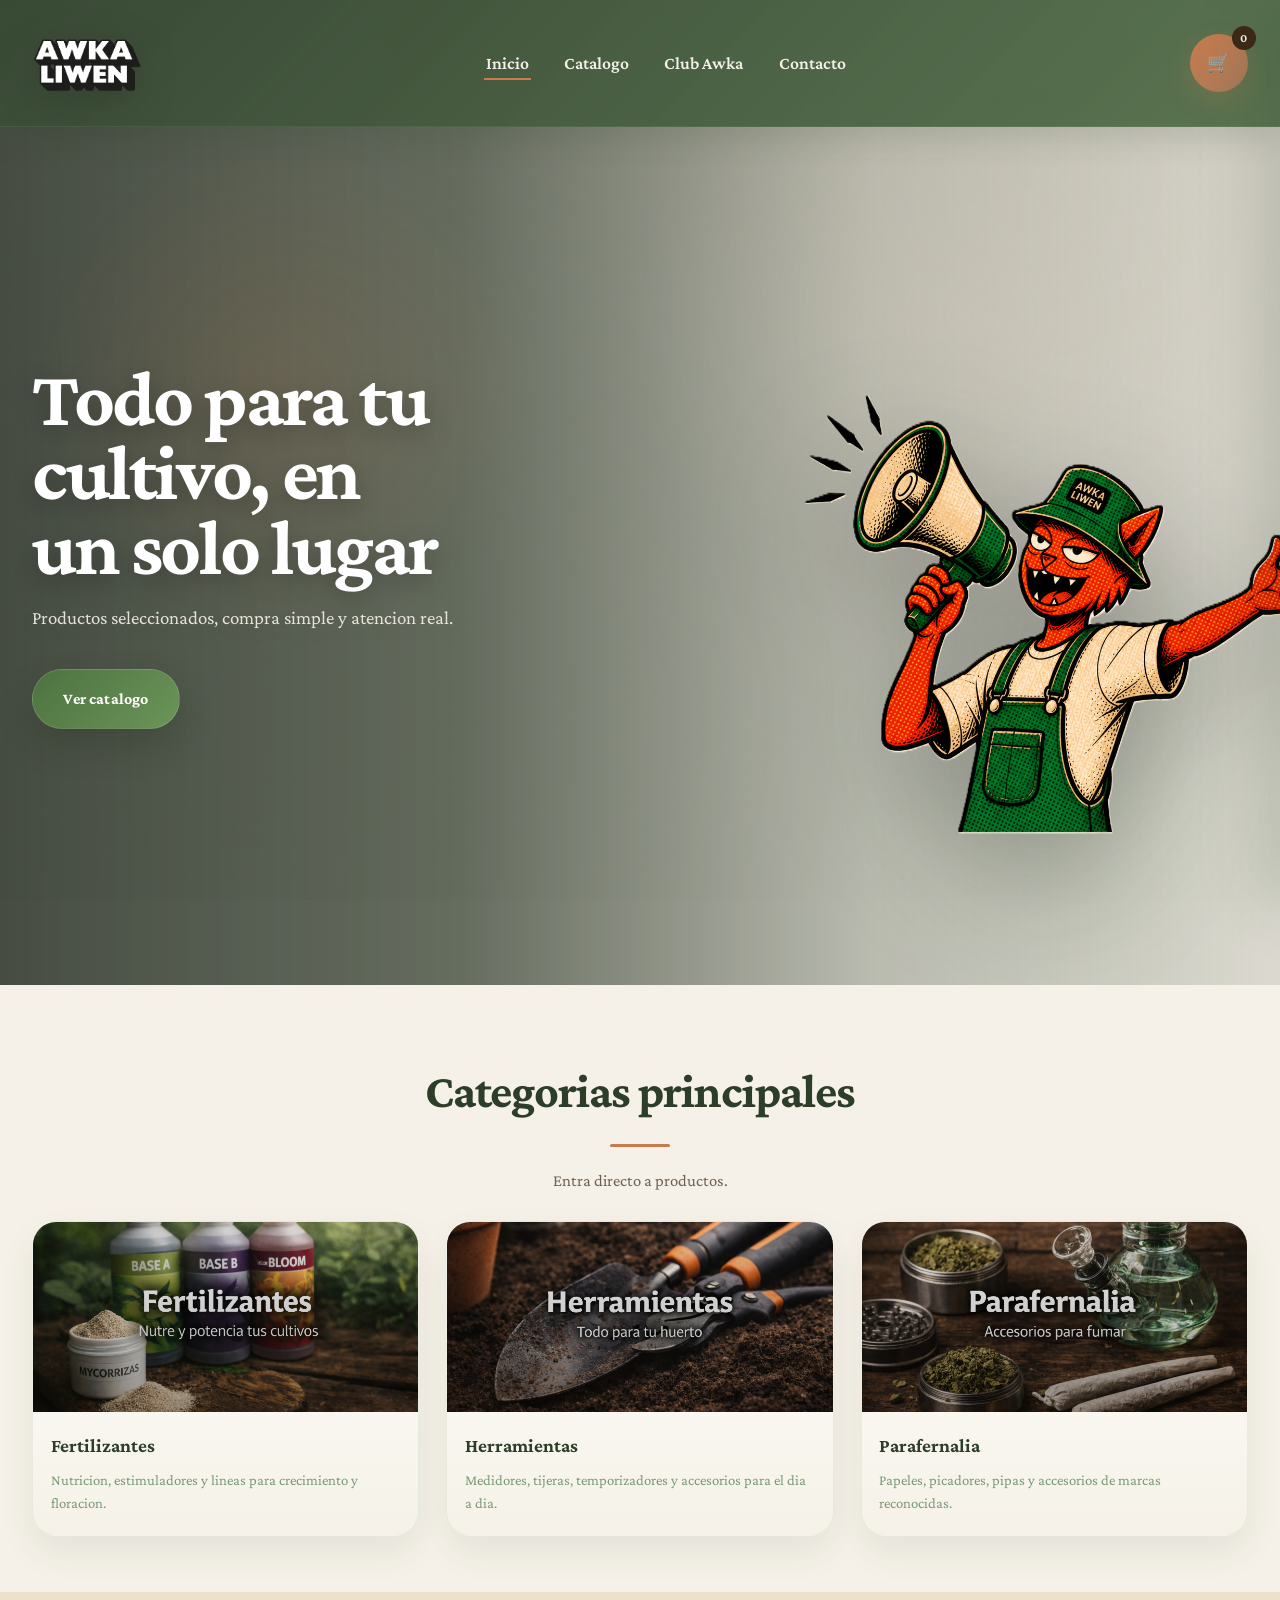
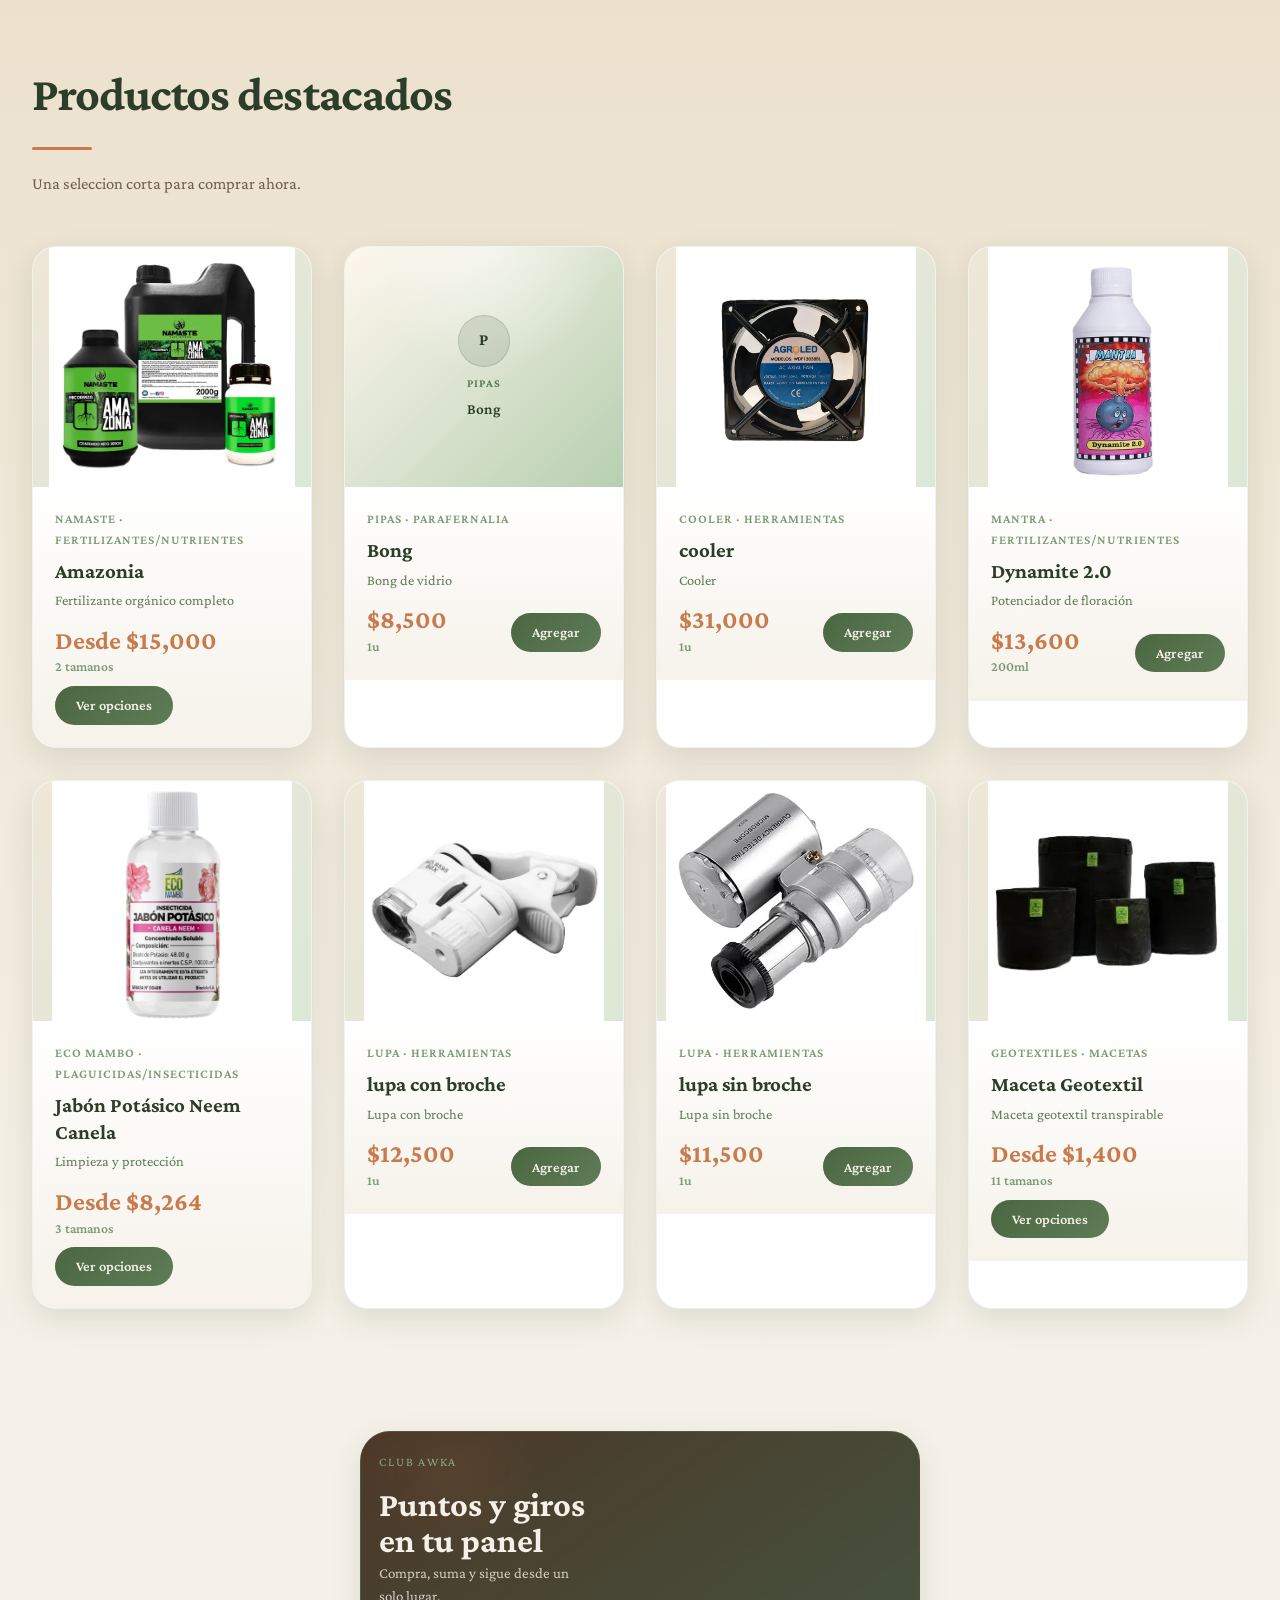
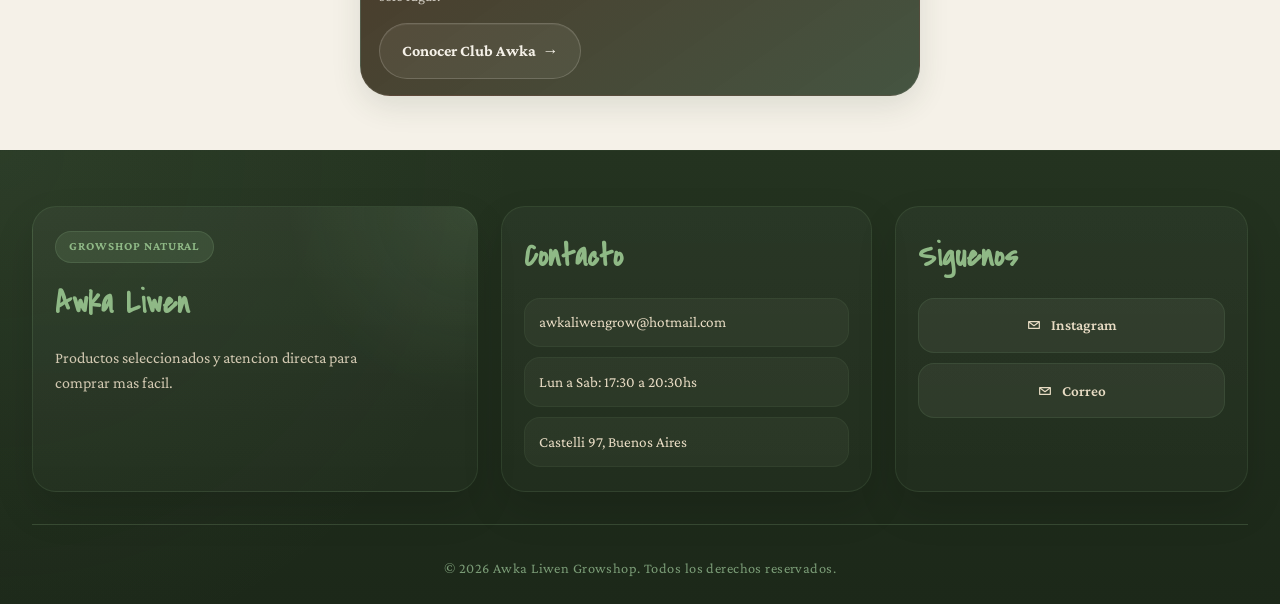
==== index.html @ b284bf14 "Unify asset cache-busting across main pages" ====
<!DOCTYPE html>
<html lang="es">
<head>
    <meta charset="UTF-8">
    <meta name="viewport" content="width=device-width, initial-scale=1.0">
    <meta name="description" content="Awka Liwen Growshop: fertilizantes, control de plagas, herramientas y parafernalia para cultivadores en Buenos Aires.">
    <meta name="theme-color" content="#2C3E29">
    <meta property="og:type" content="website">
    <meta property="og:title" content="Awka Liwen Growshop">
    <meta property="og:description" content="Catalogo natural con fertilizantes, herramientas y parafernalia para cultivadores.">
    <meta property="og:url" content="https://tienda-awka-new.vercel.app/">
    <meta property="og:image" content="https://tienda-awka-new.vercel.app/img/categorias/fertilizantes.jpg">
    <meta name="twitter:card" content="summary_large_image">
    <link rel="canonical" href="https://tienda-awka-new.vercel.app/">
    <link rel="icon" type="image/svg+xml" href="favicon.svg">
    <link rel="apple-touch-icon" href="favicon.svg">
    <link rel="manifest" href="site.webmanifest">
    <title>Awka Liwen - Growshop Natural desde 2020</title>
    <link rel="preconnect" href="https://fonts.googleapis.com">
    <link rel="preconnect" href="https://fonts.gstatic.com" crossorigin>
    <link href="https://fonts.googleapis.com/css2?family=Covered+By+Your+Grace&family=Crimson+Pro:wght@300;400;600;700&display=swap" rel="stylesheet">
    <link rel="stylesheet" href="css/styles.css?v=20260517-11">
</head>
<body>
    <header>
        <div class="container">
            <div class="header-content">
                <a href="index.html" class="logo" aria-label="Awka Liwen"><img src="img/awka-logo.png" alt="Awka Liwen"></a>
                <nav id="mainNav">
                    <ul>
                        <li><a href="index.html" class="active">Inicio</a></li>
                        <li><a href="shop.html">Catalogo</a></li>
                        <li><a href="club.html">Club Awka</a></li>
                        <li><a href="#contacto">Contacto</a></li>
                    </ul>
                </nav>
                <button class="cart-button" onclick="toggleCart()" aria-label="Abrir carrito">
                    Carrito
                    <span class="cart-count" id="cartCount">0</span>
                </button>
                <button class="hamburger" id="hamburger" aria-label="Menu" onclick="toggleNav()">
                    <span></span><span></span><span></span>
                </button>
            </div>
        </div>
    </header>

    <section class="hero">
        <div class="container">
            <div class="hero-shell">
                <div class="hero-copy">
                    <h1>Todo para tu cultivo, en un solo lugar</h1>
                    <p>Productos seleccionados, compra simple y atencion real.</p>
                    <div class="hero-actions">
                        <a href="shop.html" class="hero-cta">Ver catalogo</a>
                    </div>
                </div>
                <div class="hero-visual" aria-hidden="true">
                    <div class="hero-visual-frame">
                        <img src="img/brand/hero-megafono.png" alt="" class="hero-character" loading="eager">
                    </div>
                </div>
            </div>
        </div>
    </section>

    <section class="categories-section" id="categorias">
        <div class="container">
            <h2 class="section-title">Categorias principales</h2>
            <p class="section-lead">Entra directo a productos.</p>
            <div class="categories-grid">
                <a href="shop.html#fertilizantes" class="category-card">
                    <div class="category-image">
                        <img src="img/categorias/fertilizantes.jpg" alt="Fertilizantes" loading="lazy">
                    </div>
                    <div class="category-info">
                        <div class="category-name">Fertilizantes</div>
                        <div class="category-description">Nutricion, estimuladores y lineas para crecimiento y floracion.</div>
                    </div>
                </a>

                <a href="shop.html#herramientas" class="category-card">
                    <div class="category-image">
                        <img src="img/categorias/herramientas.jpg" alt="Herramientas" loading="lazy">
                    </div>
                    <div class="category-info">
                        <div class="category-name">Herramientas</div>
                        <div class="category-description">Medidores, tijeras, temporizadores y accesorios para el dia a dia.</div>
                    </div>
                </a>

                <a href="shop.html#parafernalia" class="category-card">
                    <div class="category-image">
                        <img src="img/categorias/parafernalia.jpg" alt="Parafernalia" loading="lazy">
                    </div>
                    <div class="category-info">
                        <div class="category-name">Parafernalia</div>
                        <div class="category-description">Papeles, picadores, pipas y accesorios de marcas reconocidas.</div>
                    </div>
                </a>

            </div>
        </div>
    </section>

    <section class="featured-section">
        <div class="container">
            <div class="section-heading-row">
                <div>
                    <h2 class="section-title section-title-left">Productos destacados</h2>
                    <p class="section-lead section-lead-left">Una seleccion corta para comprar ahora.</p>
                </div>
            </div>
            <div class="products-grid" id="featuredProducts"></div>
        </div>
    </section>

    <section class="club-preview-section" id="club-awka">
        <div class="container">
            <div class="club-preview-shell club-preview-shell-secondary">
                <div class="club-preview-copy">
                    <div class="club-preview-kicker">Club Awka</div>
                    <h2>Puntos y giros en tu panel</h2>
                    <p>Compra, suma y sigue desde un solo lugar.</p>
                    <div class="club-preview-actions">
                        <a href="club.html" class="promo-link cta-secondary">Conocer Club Awka</a>
                    </div>
                </div>
            </div>
        </div>
    </section>

    <footer id="contacto">
        <div class="container">
            <div class="footer-content">
                <div class="footer-section footer-brand">
                    <div class="footer-badge">Growshop natural</div>
                    <h3>Awka Liwen</h3>
                    <p>Productos seleccionados y atencion directa para comprar mas facil.</p>
                </div>
                <div class="footer-section footer-contact">
                    <h3>Contacto</h3>
                    <ul class="footer-list">
                        <li>awkaliwengrow@hotmail.com</li>
                        <li>Lun a Sab: 17:30 a 20:30hs</li>
                        <li>Castelli 97, Buenos Aires</li>
                    </ul>
                </div>
                <div class="footer-section footer-social">
                    <h3>Siguenos</h3>
                    <ul class="footer-list footer-social-list">
                        <li><a href="https://www.instagram.com/awkaliwengrowshop/" target="_blank" rel="noopener noreferrer">Instagram</a></li>
                        <li><a href="mailto:awkaliwengrow@hotmail.com">Correo</a></li>
                    </ul>
                </div>
            </div>
            <div class="footer-bottom">
                <p>&copy; 2026 Awka Liwen Growshop. Todos los derechos reservados.</p>
            </div>
        </div>
    </footer>

    <div class="cart-sidebar" id="cartSidebar">
        <div class="cart-header">
            <h2>Tu Carrito</h2>
            <button class="close-cart" onclick="toggleCart()" aria-label="Cerrar carrito">×</button>
        </div>
        <div class="cart-items" id="cartItems">
            <div class="empty-cart">
                <div class="empty-cart-icon">🌱</div>
                <p>Tu carrito esta vacio</p>
            </div>
        </div>
        <div class="cart-footer" id="cartFooter" style="display: none;">
            <div class="cart-total">
                <span>Total:</span>
                <span id="cartTotal">$0</span>
            </div>
            <button class="checkout-btn" onclick="checkout()">Finalizar Compra</button>
        </div>
    </div>

    <div class="modal-overlay" id="sizeModal" onclick="closeModal(event)">
        <div class="modal-content" onclick="event.stopPropagation()">
            <button class="modal-close" onclick="closeModal()" aria-label="Cerrar">×</button>
            <div class="modal-product-header">
                <div class="modal-product-icon" id="modalIcon"></div>
                <div class="modal-product-image" id="modalImage" style="display: none;"></div>
                <div class="modal-product-name" id="modalName"></div>
                <div class="modal-product-brand" id="modalBrand"></div>
            </div>
            <div class="size-options" id="sizeOptions"></div>
        </div>
    </div>

    <script src="js/products.js?v=20260517-11"></script>
    <script src="js/shop.js?v=20260517-11"></script>
    <script>
        function toggleNav() {
            const nav = document.getElementById('mainNav');
            const btn = document.getElementById('hamburger');
            nav.classList.toggle('open');
            btn.classList.toggle('open');
        }

        document.addEventListener('DOMContentLoaded', () => {
            const featuredGrid = document.getElementById('featuredProducts');
            if (!featuredGrid) return;

            const featured = products.filter((p) => p.featured).slice(0, 8);
            const list = featured.length > 0
                ? featured
                : products.sort(() => 0.5 - Math.random()).slice(0, 8);

            featuredGrid.innerHTML = list.map(renderProductCard).join('');
        });

        function renderProductCard(product) {
            let priceDisplay = '';
            if (product.sizes && product.sizes.length > 0) {
                if (product.sizes.length === 1) {
                    priceDisplay = `<div class="product-price">$${product.sizes[0].price.toLocaleString()}</div>
                                    <div class="product-size">${product.sizes[0].size}</div>`;
                } else {
                    priceDisplay = `<div class="product-price">Desde $${Math.min(...product.sizes.map((s) => s.price)).toLocaleString()}</div>
                                    <div class="product-size">${product.sizes.length} tamanos</div>`;
                }
            }

            const offerBadge = product.offer
                ? `<div class="offer-badge">${product.offerText || 'OFERTA'}</div>`
                : '';

            const imageContent = renderProductImage(product);
            const btnAction = product.sizes && product.sizes.length > 1
                ? `showProductDetails(${product.id})`
                : `addToCart(${product.id}, 0)`;
            const btnLabel = product.sizes && product.sizes.length > 1
                ? 'Ver opciones'
                : 'Agregar';

            return `
            <div class="product-card" onclick="showProductDetails(${product.id})">
                ${offerBadge}
                <div class="product-image">${imageContent}</div>
                <div class="product-info">
                    <div class="product-category">${product.brand} · ${getCategoryName(product.category)}</div>
                    <div class="product-name">${product.name}</div>
                    <div class="product-description">${product.description}</div>
                    <div class="product-footer">
                        <div>${priceDisplay}</div>
                        <button class="add-to-cart" onclick="event.stopPropagation(); ${btnAction}">${btnLabel}</button>
                    </div>
                </div>
            </div>`;
        }
    </script>
</body>
</html>
---- css/styles.css ----
/* AWKA LIWEN — ESTILOS COMPARTIDOS */

/* ── TOKENS ── */
:root {
    --earth-dark:   #2C3E29;
    --earth-green:  #4A6741;
    --sage:         #7A9B76;
    --clay:         #A67B5B;
    --terracotta:   #C97B4D;
    --cream:        #F5F1E8;
    --sand:         #E8DCC4;
    --soil:         #3D2817;
    --moss:         #5F7C58;
    --leaf:         #8FB986;
    --white:        #ffffff;
    --shadow-sm:    0 5px 15px rgba(44,62,41,0.08);
    --shadow-md:    0 10px 30px rgba(44,62,41,0.12);
    --shadow-lg:    0 20px 50px rgba(44,62,41,0.18);
    --radius-sm:    8px;
    --radius-md:    16px;
    --radius-lg:    24px;
    --radius-pill:  50px;
    --transition:   all 0.3s ease;
}

/* ── RESET ── */
*, *::before, *::after {
    margin: 0;
    padding: 0;
    box-sizing: border-box;
}

/* ── BASE ── */
body {
    font-family: 'Crimson Pro', serif;
    color: var(--earth-dark);
    background: var(--cream);
    line-height: 1.6;
    overflow-x: hidden;
}

body::before {
    content: '';
    position: fixed;
    inset: 0;
    background:
        radial-gradient(circle at 50% 0%, rgba(201,123,77,0.05) 0%, transparent 28%),
        radial-gradient(circle at 20% 80%, rgba(138,155,118,0.08) 0%, transparent 50%),
        radial-gradient(circle at 80% 20%, rgba(166,123,91,0.06)  0%, transparent 50%),
        url('data:image/svg+xml,%3Csvg width="100" height="100" xmlns="http://www.w3.org/2000/svg"%3E%3Cfilter id="n"%3E%3CfeTurbulence type="fractalNoise" baseFrequency="0.9" numOctaves="4"/%3E%3C/filter%3E%3Crect width="100" height="100" filter="url(%23n)" opacity="0.03"/%3E%3C/svg%3E');
    pointer-events: none;
    z-index: 0;
}

.container {
    max-width: 1400px;
    margin: 0 auto;
    padding: 0 2rem;
    position: relative;
    z-index: 1;
}

/* ── HEADER ── */
header {
    background:
        linear-gradient(135deg, rgba(44,62,41,0.94), rgba(74,103,65,0.9));
    padding: 1.2rem 0;
    position: sticky;
    top: 0;
    z-index: 100;
    box-shadow: 0 10px 30px rgba(44,62,41,0.16);
    backdrop-filter: blur(10px);
    border-bottom: 1px solid rgba(245,241,232,0.08);
}

.header-content {
    display: flex;
    justify-content: space-between;
    align-items: center;
    gap: 1.5rem;
}

.logo {
    text-decoration: none;
    display: inline-flex;
    align-items: center;
}

.logo img {
    width: auto;
    height: 88px;
    max-width: 320px;
    object-fit: contain;
    display: block;
    filter: drop-shadow(0 10px 20px rgba(0,0,0,0.18));
}

/* Nav */
nav ul {
    list-style: none;
    display: flex;
    gap: 2rem;
}

nav a {
    color: var(--cream);
    text-decoration: none;
    font-weight: 600;
    font-size: 1.1rem;
    transition: var(--transition);
    position: relative;
    padding: 0.45rem 0.1rem;
}

nav a::after {
    content: '';
    position: absolute;
    bottom: 0;
    left: 0;
    width: 0;
    height: 2px;
    background: var(--terracotta);
    transition: width 0.3s ease;
}

nav a:hover::after,
nav a.active::after {
    width: 100%;
}

/* Cart button */
.cart-button {
    background: linear-gradient(135deg, var(--terracotta), var(--clay));
    color: var(--cream);
    border: none;
    width: 58px;
    height: 58px;
    padding: 0;
    border-radius: var(--radius-pill);
    cursor: pointer;
    font-size: 0;
    font-weight: 600;
    font-family: 'Crimson Pro', serif;
    transition: var(--transition);
    position: relative;
    white-space: nowrap;
    display: inline-flex;
    align-items: center;
    justify-content: center;
    box-shadow: 0 10px 24px rgba(201,123,77,0.22);
}

.cart-button::before {
    content: '🛒';
    font-size: 1.15rem;
    line-height: 1;
}

.header-actions {
    display: flex;
    align-items: center;
    gap: 0.9rem;
    margin-left: auto;
}

.cart-button:hover {
    background: linear-gradient(135deg, var(--clay), var(--terracotta));
    transform: translateY(-2px);
    box-shadow: 0 6px 20px rgba(201,123,77,0.3);
}

.cart-count {
    position: absolute;
    top: -8px;
    right: -8px;
    background: var(--soil);
    color: var(--cream);
    border-radius: 50%;
    width: 24px;
    height: 24px;
    display: flex;
    align-items: center;
    justify-content: center;
    font-size: 0.75rem;
    font-weight: 700;
}

/* Hamburger */
.hamburger {
    display: none;
    flex-direction: column;
    gap: 5px;
    cursor: pointer;
    background: none;
    border: none;
    padding: 4px;
}

.hamburger span {
    display: block;
    width: 26px;
    height: 2px;
    background: var(--cream);
    border-radius: 2px;
    transition: var(--transition);
}

.hamburger.open span:nth-child(1) { transform: translateY(7px) rotate(45deg); }
.hamburger.open span:nth-child(2) { opacity: 0; }
.hamburger.open span:nth-child(3) { transform: translateY(-7px) rotate(-45deg); }

/* ── HERO ── */
.hero {
    position: relative;
    min-height: 72vh;
    display: flex;
    align-items: center;
    justify-content: flex-start;
    text-align: left;
    color: var(--white);
    overflow: hidden;
}

.hero::before {
    content: '';
    position: absolute;
    inset: 0;
    background: url('../img/hero-grow.jpg') center/cover no-repeat;
    transform: scale(1.04);
    filter: brightness(0.42) saturate(0.92);
    z-index: 0;
}

.hero::after {
    content: '';
    position: absolute;
    inset: 0;
    background:
        radial-gradient(circle at 22% 30%, rgba(201,123,77,0.14), transparent 22%),
        radial-gradient(circle at 84% 76%, rgba(143,185,134,0.12), transparent 20%),
        radial-gradient(circle at 75% 22%, rgba(232,220,196,0.18), transparent 28%),
        linear-gradient(90deg, rgba(21,30,20,0.78) 0%, rgba(33,46,30,0.68) 36%, rgba(33,46,30,0.28) 68%, rgba(33,46,30,0.12) 100%);
    z-index: 0;
}

.hero .container {
    position: relative;
    z-index: 1;
    padding-top: 1.7rem;
    padding-bottom: 1.9rem;
}

.hero-shell {
    display: grid;
    grid-template-columns: minmax(0, 0.92fr) minmax(420px, 1fr);
    gap: 2rem;
    align-items: center;
    position: relative;
}

.hero-copy {
    max-width: 700px;
    position: relative;
    z-index: 2;
}

.hero-visual {
    display: grid;
    justify-items: end;
    align-self: center;
    min-height: 100%;
}

.hero-visual-frame {
    position: relative;
    width: min(100%, 700px);
    padding: 0;
    background: none;
    border: none;
    box-shadow: none;
    overflow: visible;
}

.hero-character {
    display: block;
    width: 122%;
    max-width: none;
    max-height: 800px;
    object-fit: contain;
    object-position: center bottom;
    transform: translateX(8%) translateY(2%);
    filter: drop-shadow(0 36px 60px rgba(9,14,10,0.3));
}

.hero h1 {
    font-size: clamp(2.9rem, 6.2vw, 5.7rem);
    font-weight: 700;
    line-height: 0.94;
    letter-spacing: -0.03em;
    margin-bottom: 1.15rem;
    text-wrap: balance;
    text-shadow: 0 8px 24px rgba(0,0,0,0.26);
    opacity: 0;
    transform: translateY(20px);
    animation: fadeUp 0.8s ease forwards;
}

.hero p {
    max-width: 52ch;
    font-size: 1.18rem;
    color: rgba(245,241,232,0.9);
    margin-bottom: 2.25rem;
    text-shadow: 0 6px 18px rgba(0,0,0,0.18);
    opacity: 0;
    transform: translateY(20px);
    animation: fadeUp 0.8s ease 0.2s forwards;
}

.hero-actions {
    display: flex;
    justify-content: flex-start;
    gap: 1rem;
    flex-wrap: wrap;
    margin-bottom: 1.25rem;
}

.hero-cta {
    display: inline-flex;
    align-items: center;
    justify-content: center;
    min-height: 56px;
    padding: 1rem 1.9rem;
    background: linear-gradient(135deg, #4d7240, #6b9559);
    color: var(--white);
    text-decoration: none;
    font-weight: 700;
    font-size: 1rem;
    letter-spacing: 0.01em;
    border-radius: var(--radius-pill);
    transition: var(--transition);
    border: 1px solid rgba(245,241,232,0.12);
    box-shadow: 0 16px 34px rgba(28,43,25,0.24);
    opacity: 0;
    transform: translateY(20px);
    animation: fadeUp 0.8s ease 0.4s forwards;
}

.hero-cta:hover {
    background: linear-gradient(135deg, #6b9559, #4d7240);
    transform: translateY(-3px);
    box-shadow: 0 18px 36px rgba(28,43,25,0.3);
}

.hero-cta:focus-visible,
.checkout-btn:focus-visible,
.club-side-link:focus-visible,
.cta-secondary:focus-visible {
    outline: 2px solid rgba(107,149,89,0.65);
    outline-offset: 3px;
}

.hero-link-secondary {
    color: rgba(245,241,232,0.9);
    border-bottom: 1px solid rgba(245,241,232,0.22);
    padding-bottom: 0.2rem;
}

.hero-link-secondary:hover {
    color: var(--white);
    border-color: rgba(245,241,232,0.5);
}

.hero-actions a,
.club-dashboard-actions a,
.club-preview-actions a {
    white-space: nowrap;
}

.promo-strip {
    margin-top: 1.35rem;
    padding: 0 0 1.3rem;
    position: relative;
    z-index: 2;
}

.promo-strip .container {
    max-width: 100%;
    padding: 0 1rem;
}

.promo-carousel {
    display: grid;
    grid-template-columns: auto minmax(0, 1fr) auto;
    gap: 1rem;
    align-items: center;
}

.promo-viewport {
    overflow: hidden;
}

.promo-track {
    position: relative;
    min-height: 320px;
}

.promo-slide {
    display: none;
    padding: 2.4rem 2.5rem;
    border-radius: 32px;
    background:
        radial-gradient(circle at top right, rgba(232,220,196,0.18), transparent 28%),
        linear-gradient(145deg, rgba(36,51,32,0.98), rgba(74,103,65,0.94));
    color: var(--white);
    border: 1px solid rgba(245,241,232,0.1);
    box-shadow: 0 28px 60px rgba(44,62,41,0.2);
}

.promo-slide-offer {
    background:
        radial-gradient(circle at top right, rgba(201,123,77,0.22), transparent 30%),
        linear-gradient(145deg, rgba(36,51,32,0.98), rgba(91,66,43,0.95));
}

.promo-slide.is-active {
    display: block;
    animation: fadeUp 0.45s ease;
}

.promo-kicker {
    display: inline-flex;
    margin-bottom: 1rem;
    padding: 0.42rem 0.82rem;
    border-radius: var(--radius-pill);
    background: rgba(245,241,232,0.12);
    border: 1px solid rgba(245,241,232,0.14);
    font-size: 0.75rem;
    letter-spacing: 0.08em;
    text-transform: uppercase;
}

.promo-slide h2 {
    font-size: clamp(2rem, 3.2vw, 3rem);
    line-height: 0.96;
    margin-bottom: 1rem;
}

.promo-slide p {
    max-width: 52ch;
    color: rgba(245,241,232,0.86);
    margin-bottom: 1.4rem;
    font-size: 1.03rem;
    line-height: 1.75;
}

.promo-link {
    display: inline-flex;
    align-items: center;
    gap: 0.4rem;
    color: var(--cream);
    text-decoration: none;
    font-weight: 700;
}

.cta-secondary {
    min-height: 52px;
    padding: 0.9rem 1.35rem;
    border-radius: var(--radius-pill);
    border: 1px solid rgba(245,241,232,0.18);
    background: rgba(245,241,232,0.06);
    box-shadow: inset 0 1px 0 rgba(255,255,255,0.06);
}

.cta-secondary:hover {
    transform: translateY(-2px);
    background: rgba(245,241,232,0.1);
    border-color: rgba(245,241,232,0.28);
}

.promo-link::after {
    content: '→';
}

.promo-nav {
    width: 52px;
    height: 52px;
    border-radius: 999px;
    border: 1px solid rgba(74,103,65,0.18);
    background: rgba(255,255,255,0.9);
    color: var(--earth-dark);
    font-size: 1.6rem;
    line-height: 1;
    cursor: pointer;
    box-shadow: var(--shadow-sm);
}

.promo-dots {
    display: flex;
    justify-content: center;
    gap: 0.55rem;
    margin-top: 0.75rem;
}

.promo-dot {
    width: 10px;
    height: 10px;
    border-radius: 999px;
    border: none;
    background: rgba(74,103,65,0.24);
    cursor: pointer;
}

.promo-dot.is-active {
    width: 30px;
    background: var(--earth-green);
}

@keyframes fadeUp {
    to { opacity: 1; transform: translateY(0); }
}

/* ── SECTIONS ── */
.categories-section {
    padding: 68px 0 56px;
}

.featured-section {
    padding: 64px 0 68px;
    background:
        linear-gradient(180deg, rgba(232,220,196,0.75), rgba(245,241,232,0.92));
}

.section-title {
    text-align: center;
    font-size: clamp(2.1rem, 4vw, 3rem);
    margin-bottom: 30px;
    font-weight: 700;
    color: var(--earth-dark);
    position: relative;
    letter-spacing: -0.02em;
}

.section-title::after {
    content: '';
    display: block;
    width: 60px;
    height: 3px;
    background: var(--terracotta);
    margin: 14px auto 0;
    border-radius: 2px;
}

.section-lead {
    max-width: 760px;
    margin: -10px auto 26px;
    text-align: center;
    color: rgba(61,40,23,0.72);
    font-size: 1.04rem;
    line-height: 1.72;
    text-wrap: balance;
}

.section-heading-row {
    display: flex;
    align-items: end;
    justify-content: space-between;
    gap: 1.5rem;
    margin-bottom: 1.35rem;
}

.section-title-left,
.section-lead-left {
    text-align: left;
    margin-left: 0;
    margin-right: 0;
}

.section-title-left::after {
    margin-left: 0;
    margin-right: 0;
}

.featured-section-link {
    flex-shrink: 0;
    color: var(--earth-green);
}

/* ── CATEGORY CARDS ── */
.categories-grid {
    display: grid;
    grid-template-columns: repeat(auto-fit, minmax(220px, 1fr));
    gap: 1.7rem;
}

.category-card {
    display: block;
    background: linear-gradient(180deg, rgba(255,255,255,0.96), rgba(245,241,232,0.96));
    border-radius: 24px;
    overflow: hidden;
    text-decoration: none;
    color: inherit;
    transition: var(--transition);
    box-shadow: 0 16px 34px rgba(44,62,41,0.08);
    border: 1px solid rgba(122,155,118,0.12);
}

.category-card:hover {
    transform: translateY(-8px);
    box-shadow: 0 28px 50px rgba(44,62,41,0.16);
}
.category-image {
    position: relative;
    height: 190px;
    display: flex;
    align-items: center;
    justify-content: center;
    font-size: 2.5rem;
    background: linear-gradient(135deg, var(--earth-green), var(--moss));
    color: var(--white);
    overflow: hidden;
}

.category-image::after {
    content: "";
    position: absolute;
    inset: 0;
    background: linear-gradient(180deg, rgba(0,0,0,0.06), rgba(0,0,0,0.34));
}

.category-info {
    position: relative;
    z-index: 2;
}

.category-image img {
    width: 100%;
    height: 100%;
    object-fit: cover;
    object-position: center;
    transition: transform 0.4s ease;
}

.featured-categories-grid .category-card:nth-child(2) .category-image img {
    object-position: center 58%;
}

.category-card:hover .category-image img {
    transform: scale(1.05);
}

.category-info {
    padding: 1.15rem 1.1rem 1.2rem;
}

.category-name {
    font-weight: 700;
    font-size: 1.2rem;
    margin-bottom: 0.45rem;
    color: var(--earth-dark);
}

.category-description {
    font-size: 0.92rem;
    color: var(--sage);
    line-height: 1.6;
}

/* ── PRODUCT CARDS ── */
.products-grid {
    display: grid;
    grid-template-columns: repeat(auto-fill, minmax(280px, 1fr));
    gap: 2rem;
}

.products-grid > .club-profile-empty {
    grid-column: 1 / -1;
}

.products-meta {
    display: flex;
    align-items: center;
    justify-content: space-between;
    gap: 1rem;
    margin-bottom: 1.15rem;
    padding: 1rem 1.1rem;
    border-radius: 22px;
    background: linear-gradient(180deg, rgba(255,255,255,0.82), rgba(245,241,232,0.88));
    border: 1px solid rgba(122,155,118,0.12);
    box-shadow: var(--shadow-sm);
}

.products-meta-copy {
    display: grid;
    gap: 0.15rem;
}

.products-meta-label {
    font-size: 0.72rem;
    font-weight: 700;
    text-transform: uppercase;
    letter-spacing: 0.12em;
    color: var(--moss);
}

.products-meta-copy strong {
    color: var(--soil);
    font-size: 1.1rem;
}

.products-meta-copy span:last-child {
    color: rgba(61,40,23,0.72);
}

.products-meta-reset {
    min-height: 42px;
    padding: 0 1rem;
    border-radius: 999px;
    border: 1px solid rgba(74,103,65,0.18);
    background: rgba(255,255,255,0.7);
    color: var(--earth-dark);
    font-family: 'Crimson Pro', serif;
    font-size: 0.96rem;
    font-weight: 700;
    cursor: pointer;
    transition: var(--transition);
}

.products-meta-reset:hover {
    transform: translateY(-1px);
    border-color: rgba(74,103,65,0.32);
    background: rgba(255,255,255,0.95);
}

.product-card {
    background: var(--white);
    border-radius: var(--radius-lg);
    overflow: hidden;
    box-shadow: var(--shadow-md);
    transition: var(--transition);
    cursor: pointer;
    position: relative;
    border: 1px solid rgba(122,155,118,0.12);
}

.product-card:hover {
    transform: translateY(-10px);
    box-shadow: 0 24px 55px rgba(44,62,41,0.16);
}

.product-image {
    width: 100%;
    height: 240px;
    background:
        radial-gradient(circle at top, rgba(255,255,255,0.55), transparent 46%),
        linear-gradient(135deg, #efe6d7, #dce8d7);
    display: flex;
    align-items: center;
    justify-content: center;
    font-size: 4rem;
    overflow: hidden;
}

.product-image img {
    width: 100%;
    height: 100%;
    object-fit: contain;
    display: block;
}

.image-fallback {
    width: 100%;
    height: 100%;
    padding: 1.2rem;
    display: flex;
    flex-direction: column;
    align-items: center;
    justify-content: center;
    gap: 0.45rem;
    background:
        radial-gradient(circle at top, rgba(255,255,255,0.5), transparent 45%),
        linear-gradient(135deg, rgba(255,248,239,0.95), rgba(181,206,175,0.95));
    color: var(--earth-dark);
    text-align: center;
}

.image-fallback--compact {
    padding: 0.5rem;
    gap: 0.2rem;
}

.image-fallback-badge {
    width: 3.25rem;
    height: 3.25rem;
    border-radius: 999px;
    display: inline-flex;
    align-items: center;
    justify-content: center;
    background: rgba(67, 86, 57, 0.14);
    border: 1px solid rgba(67, 86, 57, 0.18);
    font-size: 1.05rem;
    font-weight: 700;
    letter-spacing: 0.08em;
}

.image-fallback--compact .image-fallback-badge {
    width: 2rem;
    height: 2rem;
    font-size: 0.7rem;
}

.image-fallback-brand {
    font-size: 0.72rem;
    font-weight: 700;
    letter-spacing: 0.12em;
    text-transform: uppercase;
    color: var(--moss);
}

.image-fallback-name {
    font-size: 0.95rem;
    font-weight: 600;
    line-height: 1.3;
}

.image-fallback--compact .image-fallback-brand,
.image-fallback--compact .image-fallback-name {
    font-size: 0.62rem;
}

.product-info {
    padding: 1.4rem;
    background:
        linear-gradient(180deg, rgba(255,255,255,0.98), rgba(245,241,232,0.92));
}

.product-category {
    font-size: 0.8rem;
    color: var(--sage);
    text-transform: uppercase;
    letter-spacing: 1px;
    margin-bottom: 0.4rem;
    font-weight: 600;
}

.product-name {
    font-size: 1.3rem;
    font-weight: 700;
    color: var(--earth-dark);
    margin-bottom: 0.4rem;
    line-height: 1.3;
}

.product-description {
    font-size: 0.9rem;
    color: var(--moss);
    margin-bottom: 0.8rem;
    line-height: 1.5;
}

.product-footer {
    display: flex;
    justify-content: space-between;
    align-items: center;
    margin-top: 1rem;
    gap: 0.5rem;
    flex-wrap: wrap;
}

.product-price {
    font-size: 1.6rem;
    font-weight: 700;
    color: var(--terracotta);
    line-height: 1;
}

.product-size {
    font-size: 0.85rem;
    color: var(--sage);
    margin-top: 0.2rem;
    font-weight: 600;
}

.add-to-cart {
    background: linear-gradient(135deg, var(--earth-green), var(--moss));
    color: var(--cream);
    border: none;
    padding: 0.7rem 1.3rem;
    border-radius: var(--radius-pill);
    cursor: pointer;
    font-size: 0.9rem;
    font-weight: 600;
    font-family: 'Crimson Pro', serif;
    transition: var(--transition);
    white-space: nowrap;
}

.add-to-cart:hover {
    background: linear-gradient(135deg, var(--moss), var(--earth-green));
    transform: translateY(-1px);
}

/* Offer badge */
.offer-badge {
    position: absolute;
    top: 12px;
    left: 12px;
    background: var(--terracotta);
    color: var(--white);
    font-size: 0.75rem;
    font-weight: 700;
    padding: 4px 10px;
    border-radius: var(--radius-pill);
    text-transform: uppercase;
    letter-spacing: 0.5px;
    z-index: 1;
}

/* ── SEARCH ── */
.shop-page-wrapper {
    min-height: 60vh;
    padding: 1rem 0 4rem;
}

.shop-hero {
    display: block;
    margin-bottom: 1rem;
}

.shop-hero-minimal .shop-hero-panel {
    display: none;
}

.shop-hero-copy,
.shop-hero-panel {
    border-radius: 30px;
    overflow: hidden;
    position: relative;
}

.shop-hero-copy {
    padding: 1.7rem 1.8rem;
    background:
        radial-gradient(circle at 18% 18%, rgba(201,123,77,0.16), transparent 16%),
        radial-gradient(circle at top right, rgba(232,220,196,0.12), transparent 24%),
        linear-gradient(145deg, #31472b 0%, #496441 52%, #5f7855 100%);
    color: var(--white);
    box-shadow: 0 22px 48px rgba(44,62,41,0.16);
    border: 1px solid rgba(255,255,255,0.07);
}

.shop-hero-copy::after {
    content: '';
    position: absolute;
    inset: auto -10% -34% auto;
    width: 260px;
    height: 260px;
    border-radius: 50%;
    background: radial-gradient(circle, rgba(232,220,196,0.16), transparent 68%);
    pointer-events: none;
}

.shop-kicker {
    display: inline-flex;
    align-items: center;
    padding: 0.45rem 0.9rem;
    border-radius: var(--radius-pill);
    background: rgba(245,241,232,0.1);
    border: 1px solid rgba(245,241,232,0.16);
    font-size: 0.85rem;
    letter-spacing: 0.08em;
    text-transform: uppercase;
    margin-bottom: 1rem;
}

.shop-hero-copy h1 {
    max-width: none;
    font-size: clamp(2rem, 3.6vw, 3rem);
    line-height: 1;
    letter-spacing: -0.03em;
    margin-bottom: 0.65rem;
}

.shop-hero-copy p {
    max-width: 38ch;
    color: rgba(245,241,232,0.9);
    font-size: 0.98rem;
    line-height: 1.55;
}

.shop-hero-centered .shop-hero-copy {
    text-align: center;
    justify-items: center;
    gap: 0.9rem;
}

.shop-hero-centered .shop-hero-copy h1 {
    margin-bottom: 0;
}

.shop-hero-centered .search-section {
    width: min(100%, 620px);
}

.shop-hero-centered .search-bar {
    margin-inline: auto;
}

.shop-hero-panel {
    padding: 1rem;
    background:
        radial-gradient(circle at bottom right, rgba(201,123,77,0.12), transparent 24%),
        radial-gradient(circle at top left, rgba(143,185,134,0.16), transparent 42%),
        linear-gradient(180deg, rgba(247,244,238,0.98), rgba(233,224,205,0.92));
    border: 1px solid rgba(122,155,118,0.16);
    box-shadow: var(--shadow-md);
    display: grid;
    gap: 0.75rem;
}

.shop-hero-stat {
    padding: 1.15rem 1.1rem;
    border-radius: 22px;
    background: rgba(255,255,255,0.78);
    border: 1px solid rgba(122,155,118,0.12);
    box-shadow: inset 0 1px 0 rgba(255,255,255,0.7);
}

.shop-hero-stat strong {
    display: block;
    color: var(--earth-dark);
    font-size: 1rem;
    margin-bottom: 0.3rem;
}

.shop-hero-stat span {
    color: var(--moss);
    font-size: 0.92rem;
    line-height: 1.45;
}

.shop-toolbar {
    padding: 0.95rem 1rem;
    margin-bottom: 1rem;
    border-radius: 28px;
    background:
        linear-gradient(180deg, rgba(255,255,255,0.96), rgba(245,241,232,0.92));
    border: 1px solid rgba(122,155,118,0.14);
    box-shadow: var(--shadow-md);
    display: grid;
    gap: 0.85rem;
}

.search-section {
    padding: 0;
}

.shop-search-help {
    margin-top: 0.5rem;
    color: rgba(61,40,23,0.68);
    font-size: 0.86rem;
    line-height: 1.45;
    max-width: 48ch;
}

.search-toggle {
    display: none;
    width: 44px;
    height: 44px;
    border-radius: 999px;
    border: 1px solid rgba(245,241,232,0.14);
    background: rgba(245,241,232,0.08);
    color: var(--cream);
    cursor: pointer;
    font-size: 1rem;
}

.search-bar {
    position: relative;
    max-width: 100%;
    margin: 0;
}

.search-input {
    width: 100%;
    padding: 1.05rem 3.2rem 1.05rem 1.4rem;
    border: 1px solid rgba(122,155,118,0.16);
    border-radius: 20px;
    font-family: 'Crimson Pro', serif;
    font-size: 1.05rem;
    color: var(--earth-dark);
    background: rgba(255,255,255,0.98);
    transition: var(--transition);
    outline: none;
}

.search-input:focus {
    border-color: var(--sage);
    box-shadow: 0 0 0 5px rgba(122,155,118,0.12);
}

.search-icon {
    position: absolute;
    right: 1.2rem;
    top: 50%;
    transform: translateY(-50%);
    font-size: 1.1rem;
    pointer-events: none;
}

/* ── FILTERS ── */
.filters-wrap {
    border-top: 1px solid rgba(122,155,118,0.12);
    padding-top: 0.85rem;
}

.filters-wrap:empty {
    display: none;
}

.filters-label {
    font-size: 0.8rem;
    font-weight: 700;
    letter-spacing: 0.12em;
    text-transform: uppercase;
    color: var(--moss);
    margin-bottom: 1rem;
}

.filters {
    display: flex;
    flex-wrap: wrap;
    gap: 0.55rem;
    padding: 0;
}

.filter-btn {
    display: flex;
    align-items: center;
    gap: 0.5rem;
    width: auto;
    min-height: 48px;
    padding: 0.72rem 0.82rem;
    border-radius: 18px;
    border: 1px solid rgba(122,155,118,0.16);
    background: linear-gradient(180deg, rgba(255,255,255,0.98), rgba(248,245,239,0.94));
    cursor: pointer;
    font-family: 'Crimson Pro', serif;
    font-size: 0.94rem;
    color: var(--earth-dark);
    transition: var(--transition);
    box-shadow: 0 10px 24px rgba(44,62,41,0.05);
    text-align: left;
}

.filter-btn:hover {
    background: linear-gradient(180deg, rgba(255,255,255,1), rgba(239,245,236,0.96));
    color: var(--earth-dark);
    border-color: rgba(74,103,65,0.22);
    transform: translateY(-2px);
}

.filter-btn.active {
    background: linear-gradient(135deg, var(--earth-green), var(--moss));
    color: var(--cream);
    border-color: transparent;
    box-shadow: 0 14px 28px rgba(74,103,65,0.24);
}

.filter-btn:active {
    transform: scale(0.96);
}

.filter-icon {
    width: 1.65rem;
    height: 1.65rem;
    border-radius: 999px;
    display: inline-flex;
    align-items: center;
    justify-content: center;
    background: rgba(44,62,41,0.07);
    font-size: 0.8rem;
    flex-shrink: 0;
}

.filter-btn.active .filter-icon {
    background: rgba(255,255,255,0.14);
}

/* ── INFO SECTION ── */
.info-section {
    background:
        radial-gradient(circle at top left, rgba(143,185,134,0.08), transparent 30%),
        linear-gradient(180deg, rgba(44,62,41,0.98), rgba(38,54,35,1));
    padding: 72px 0;
    margin-top: 5rem;
}

.home-benefits-section {
    margin-top: 0;
}

.info-grid {
    display: grid;
    grid-template-columns: repeat(auto-fit, minmax(220px, 1fr));
    gap: 1.4rem;
}

.info-card {
    padding: 1.65rem 1.3rem 1.45rem;
    border-radius: 28px;
    text-align: center;
    background: linear-gradient(180deg, rgba(255,255,255,0.035), rgba(255,255,255,0.015));
    border: 1px solid rgba(143,185,134,0.12);
    box-shadow: 0 18px 45px rgba(0,0,0,0.12);
}

.info-icon {
    font-size: 0;
    width: 3.1rem;
    height: 3.1rem;
    margin-inline: auto;
    margin-bottom: 1.15rem;
    border-radius: 50%;
    background-color: rgba(143,185,134,0.08);
    background-repeat: no-repeat;
    background-position: center;
    background-size: 1.45rem;
    border: 1px solid rgba(143,185,134,0.16);
}

.info-card:nth-child(1) .info-icon {
    background-image: url("data:image/svg+xml,%3Csvg xmlns='http://www.w3.org/2000/svg' viewBox='0 0 24 24' fill='none'%3E%3Cpath d='M3 7h11v8H3z' stroke='%238FB986' stroke-width='1.8' stroke-linejoin='round'/%3E%3Cpath d='M14 10h3l3 3v2h-6' stroke='%238FB986' stroke-width='1.8' stroke-linecap='round' stroke-linejoin='round'/%3E%3Ccircle cx='7' cy='18' r='2' stroke='%238FB986' stroke-width='1.8'/%3E%3Ccircle cx='17' cy='18' r='2' stroke='%238FB986' stroke-width='1.8'/%3E%3C/svg%3E");
}

.info-card:nth-child(2) .info-icon {
    background-image: url("data:image/svg+xml,%3Csvg xmlns='http://www.w3.org/2000/svg' viewBox='0 0 24 24' fill='none'%3E%3Cpath d='M4 20V9.5L12 4l8 5.5V20' stroke='%238FB986' stroke-width='1.8' stroke-linecap='round' stroke-linejoin='round'/%3E%3Cpath d='M9 20v-5h6v5' stroke='%238FB986' stroke-width='1.8' stroke-linecap='round' stroke-linejoin='round'/%3E%3C/svg%3E");
}

.info-card:nth-child(3) .info-icon {
    background-image: url("data:image/svg+xml,%3Csvg xmlns='http://www.w3.org/2000/svg' viewBox='0 0 24 24' fill='none'%3E%3Crect x='3' y='6' width='18' height='12' rx='2.5' stroke='%238FB986' stroke-width='1.8'/%3E%3Cpath d='M3 10h18' stroke='%238FB986' stroke-width='1.8'/%3E%3Cpath d='M7 15h4' stroke='%238FB986' stroke-width='1.8' stroke-linecap='round'/%3E%3C/svg%3E");
}

.info-title {
    font-size: 1.3rem;
    font-weight: 700;
    color: var(--leaf);
    margin-bottom: 0.65rem;
}

.info-text {
    font-size: 0.98rem;
    color: var(--sand);
    opacity: 0.88;
    line-height: 1.75;
    max-width: 30ch;
    margin: 0 auto;
}

/* ── CART SIDEBAR ── */
.cart-sidebar {
    position: fixed;
    right: -450px;
    top: 0;
    width: 450px;
    height: 100vh;
    background:
        radial-gradient(circle at top left, rgba(143,185,134,0.12), transparent 38%),
        linear-gradient(180deg, rgba(255,255,255,0.98), rgba(245,241,232,0.98));
    box-shadow: -20px 0 60px rgba(44,62,41,0.18);
    z-index: 1000;
    transition: right 0.4s ease;
    display: flex;
    flex-direction: column;
    border-left: 1px solid rgba(122,155,118,0.15);
}

.cart-sidebar.open { right: 0; }

.cart-header {
    background:
        linear-gradient(135deg, rgba(44,62,41,0.98), rgba(74,103,65,0.96));
    color: var(--cream);
    padding: 1.8rem 2rem;
    display: flex;
    justify-content: space-between;
    align-items: center;
    border-bottom: 1px solid rgba(255,255,255,0.08);
}

.cart-header h2 {
    font-family: 'Covered By Your Grace', cursive;
    font-size: 2rem;
}

.close-cart {
    background: rgba(255,255,255,0.08);
    border: 1px solid rgba(255,255,255,0.14);
    color: var(--cream);
    width: 44px;
    height: 44px;
    border-radius: 999px;
    font-size: 1.8rem;
    cursor: pointer;
    transition: transform 0.3s ease;
    line-height: 1;
}

.close-cart:hover { transform: rotate(90deg); }

.cart-items {
    flex: 1;
    overflow-y: auto;
    padding: 2rem;
}

.cart-item {
    display: flex;
    gap: 1rem;
    margin-bottom: 1.5rem;
    padding: 1rem;
    border-radius: 22px;
    background: rgba(255,255,255,0.8);
    border: 1px solid rgba(122,155,118,0.12);
    box-shadow: 0 12px 28px rgba(44,62,41,0.06);
}

.cart-item-image {
    width: 80px;
    height: 80px;
    background:
        radial-gradient(circle at top, rgba(255,255,255,0.5), transparent 46%),
        linear-gradient(135deg, #efe6d7, #dce8d7);
    border-radius: 18px;
    display: flex;
    align-items: center;
    justify-content: center;
    font-size: 2rem;
    flex-shrink: 0;
    overflow: hidden;
}

.cart-item-image img {
    width: 100%;
    height: 100%;
    object-fit: cover;
}

.cart-item-info { flex: 1; }

.cart-item-name {
    font-weight: 700;
    font-size: 1.05rem;
    color: var(--earth-dark);
    margin-bottom: 0.3rem;
}

.cart-item-price {
    color: var(--terracotta);
    font-weight: 600;
    font-size: 1rem;
}

.cart-item-controls {
    display: flex;
    align-items: center;
    gap: 0.8rem;
    margin-top: 0.6rem;
    flex-wrap: wrap;
}

.qty-btn {
    background: linear-gradient(135deg, var(--sage), var(--earth-green));
    color: var(--white);
    border: none;
    width: 32px;
    height: 32px;
    border-radius: 50%;
    cursor: pointer;
    font-size: 1rem;
    transition: var(--transition);
    display: flex;
    align-items: center;
    justify-content: center;
}

.qty-btn:hover {
    background: var(--earth-green);
    transform: scale(1.1);
}

.cart-item-quantity {
    font-weight: 600;
    min-width: 30px;
    text-align: center;
}

.remove-item {
    background: rgba(201,123,77,0.12);
    color: var(--terracotta);
    border: 1px solid rgba(201,123,77,0.2);
    padding: 0.4rem 0.8rem;
    border-radius: 999px;
    cursor: pointer;
    font-size: 0.85rem;
    margin-left: auto;
    transition: var(--transition);
    font-family: 'Crimson Pro', serif;
}

.remove-item:hover {
    background: var(--terracotta);
    color: var(--white);
}

.cart-footer {
    background:
        linear-gradient(180deg, rgba(232,220,196,0.95), rgba(245,241,232,0.98));
    padding: 2rem;
    border-top: 1px solid rgba(122,155,118,0.18);
}

.cart-total {
    display: flex;
    justify-content: space-between;
    margin-bottom: 1.5rem;
    font-size: 1.5rem;
    font-weight: 700;
    color: var(--earth-dark);
}

.checkout-btn {
    width: 100%;
    background: linear-gradient(135deg, var(--terracotta), var(--clay));
    color: var(--cream);
    border: none;
    padding: 1.2rem;
    border-radius: var(--radius-pill);
    cursor: pointer;
    min-height: 58px;
    font-size: 1.08rem;
    font-weight: 700;
    letter-spacing: 0.01em;
    font-family: 'Crimson Pro', serif;
    transition: var(--transition);
    box-shadow: 0 16px 30px rgba(201,123,77,0.22);
}

.filter-btn span:last-child {
    font-size: 0.9rem;
    line-height: 1.2;
}

.checkout-btn:hover {
    background: linear-gradient(135deg, var(--clay), var(--terracotta));
    transform: translateY(-2px);
    box-shadow: 0 14px 28px rgba(201,123,77,0.3);
}

.cart-actions {
    display: grid;
    gap: 0.9rem;
}

.checkout-btn-secondary {
    background: linear-gradient(135deg, #2fbf63, #26a851);
    box-shadow: 0 14px 30px rgba(47, 191, 99, 0.22);
}

.checkout-btn-secondary:hover {
    background: linear-gradient(135deg, #26a851, #209247);
    box-shadow: 0 8px 25px rgba(38, 168, 81, 0.35);
}

.empty-cart {
    text-align: center;
    padding: 3rem 2rem;
    color: var(--sage);
}

.empty-cart-icon {
    font-size: 4rem;
    margin-bottom: 1rem;
}

/* ── MODAL ── */
.modal-overlay {
    display: none;
    position: fixed;
    inset: 0;
    background: rgba(44,62,41,0.72);
    backdrop-filter: blur(8px);
    z-index: 2000;
    align-items: center;
    justify-content: center;
}

.modal-overlay.active { display: flex; }

.modal-content {
    background:
        radial-gradient(circle at top, rgba(255,255,255,0.92), transparent 42%),
        linear-gradient(180deg, rgba(255,255,255,0.98), rgba(245,241,232,0.98));
    border-radius: 28px;
    padding: 2.5rem;
    max-width: 500px;
    width: 90%;
    max-height: 85vh;
    overflow-y: auto;
    position: relative;
    border: 1px solid rgba(122,155,118,0.14);
    box-shadow: 0 28px 60px rgba(44,62,41,0.22);
}

.checkout-modal-content {
    max-width: 560px;
}

.checkout-modal-header {
    margin-bottom: 1.5rem;
}

.checkout-profile-form {
    display: grid;
    gap: 1rem;
}

.checkout-profile-field {
    display: grid;
    gap: 0.45rem;
}

.checkout-profile-field label {
    color: var(--earth-dark);
    font-weight: 700;
}

.checkout-profile-field input {
    min-height: 56px;
    border-radius: 18px;
    border: 1px solid rgba(74,103,65,0.18);
    padding: 0 1rem;
    font-family: 'Crimson Pro', serif;
    font-size: 1rem;
    background: rgba(255,255,255,0.78);
    color: var(--soil);
}

.checkout-profile-field input:focus {
    outline: none;
    border-color: var(--earth-green);
    box-shadow: 0 0 0 4px rgba(74,103,65,0.12);
}

.checkout-profile-help,
.checkout-profile-note,
.checkout-profile-feedback {
    color: rgba(61,40,23,0.78);
    line-height: 1.6;
}

.checkout-profile-help {
    max-width: 58ch;
}

.checkout-profile-note {
    padding: 0.8rem 0.9rem;
    border-radius: 16px;
    background: rgba(245,241,232,0.72);
    border: 1px solid rgba(74,103,65,0.1);
    font-size: 0.94rem;
}

.checkout-profile-feedback {
    min-height: 24px;
}

.checkout-profile-feedback.is-error {
    color: #a03f2f;
}

.purchase-status-modal {
    max-width: 580px;
}

.purchase-status-header {
    margin-bottom: 1.2rem;
}

.purchase-status-summary {
    display: grid;
    gap: 0.7rem;
    margin-bottom: 1rem;
}

.purchase-status-item {
    display: flex;
    justify-content: space-between;
    gap: 1rem;
    padding: 0.9rem 1rem;
    border-radius: 16px;
    background: rgba(245,241,232,0.76);
    border: 1px solid rgba(74,103,65,0.1);
}

.purchase-status-item span,
.purchase-status-item strong {
    display: block;
}

.purchase-status-item span {
    color: rgba(61,40,23,0.66);
    font-size: 0.84rem;
    text-transform: uppercase;
    letter-spacing: 0.08em;
}

.purchase-status-item strong {
    color: var(--soil);
    font-size: 1rem;
    text-align: right;
}

.purchase-status-note {
    padding: 0.95rem 1rem;
    border-radius: 18px;
    background: rgba(255,255,255,0.66);
    border: 1px solid rgba(74,103,65,0.08);
    color: rgba(61,40,23,0.8);
    line-height: 1.6;
    margin-bottom: 1rem;
}

.purchase-status-actions {
    display: grid;
    gap: 0.8rem;
}

.purchase-status-link {
    text-decoration: none;
    display: inline-flex;
    align-items: center;
    justify-content: center;
}

.modal-close {
    position: absolute;
    top: 1rem;
    right: 1rem;
    background: rgba(44,62,41,0.06);
    border: 1px solid rgba(122,155,118,0.16);
    width: 42px;
    height: 42px;
    border-radius: 999px;
    font-size: 1.7rem;
    cursor: pointer;
    color: var(--earth-dark);
    transition: transform 0.3s ease;
    line-height: 1;
}

.modal-close:hover { transform: rotate(90deg); }

.modal-product-header {
    text-align: center;
    margin-bottom: 2rem;
}

.modal-product-icon { font-size: 4rem; margin-bottom: 1rem; }

.modal-product-image {
    width: 160px;
    height: 160px;
    margin: 0 auto 1rem;
    border-radius: var(--radius-md);
    overflow: hidden;
    background:
        radial-gradient(circle at top, rgba(255,255,255,0.52), transparent 45%),
        linear-gradient(135deg, #efe6d7, #dce8d7);
    border: 1px solid rgba(122,155,118,0.12);
}

.modal-product-image img {
    width: 100%;
    height: 100%;
    object-fit: contain;
}

.modal-product-name {
    font-size: 1.8rem;
    font-weight: 700;
    color: var(--earth-dark);
    margin-bottom: 0.5rem;
}

.modal-product-brand {
    font-size: 1rem;
    color: var(--sage);
    text-transform: uppercase;
    letter-spacing: 1px;
}

.size-options {
    display: flex;
    flex-direction: column;
    gap: 1rem;
}

.size-option {
    display: flex;
    justify-content: space-between;
    align-items: center;
    padding: 1.2rem;
    border: 1px solid rgba(122,155,118,0.14);
    border-radius: var(--radius-md);
    cursor: pointer;
    transition: var(--transition);
    background: rgba(255,255,255,0.82);
    box-shadow: 0 10px 24px rgba(44,62,41,0.05);
}

.size-option:hover {
    border-color: rgba(74,103,65,0.24);
    background: linear-gradient(135deg, rgba(232,220,196,0.9), rgba(255,255,255,0.98));
    transform: translateX(4px);
}

.size-label {
    font-size: 1.2rem;
    font-weight: 600;
    color: var(--earth-dark);
}

.size-price {
    font-size: 1.4rem;
    font-weight: 700;
    color: var(--terracotta);
}

/* ── WHATSAPP FLOAT ── */
.contact-float,
.whatsapp-float {
    position: fixed;
    bottom: 2rem;
    right: 2rem;
    z-index: 900;
    text-decoration: none;
    display: flex;
    align-items: center;
    gap: 10px;
    background: linear-gradient(135deg, #d14f74, #8e4ac8);
    color: var(--white);
    padding: 0.85rem 1.4rem 0.85rem 1.1rem;
    border-radius: var(--radius-pill);
    font-family: 'Crimson Pro', serif;
    font-size: 1rem;
    font-weight: 600;
    border: 1px solid rgba(255,255,255,0.12);
    box-shadow: 0 14px 34px rgba(37,211,102,0.24);
    transition: var(--transition);
}

.contact-float:hover,
.whatsapp-float:hover {
    background: linear-gradient(135deg, #bf4268, #733abf);
    transform: translateY(-3px);
    box-shadow: 0 10px 30px rgba(142,74,200,0.35);
}

.contact-float--whatsapp,
.contact-float--whatsapp:hover {
    background: #25D366;
}

.contact-float--whatsapp:hover {
    box-shadow: 0 10px 30px rgba(37,211,102,0.45);
}

.contact-float svg,
.whatsapp-float svg {
    width: 22px;
    height: 22px;
    flex-shrink: 0;
}

/* ── FOOTER ── */
footer {
    background:
        radial-gradient(circle at top left, rgba(143,185,134,0.08), transparent 38%),
        linear-gradient(180deg, #243320, #1c2819);
    color: var(--sand);
    padding: 3.4rem 0 1.5rem;
    border-top: 1px solid rgba(143,185,134,0.12);
    position: relative;
    overflow: hidden;
}

.footer-content {
    display: grid;
    grid-template-columns: 1.2fr 1fr 0.95fr;
    gap: 1.4rem;
    margin-bottom: 2rem;
}

.footer-section {
    padding: 1.5rem 1.4rem;
    border-radius: 24px;
    background: linear-gradient(180deg, rgba(255,255,255,0.03), rgba(255,255,255,0.015));
    border: 1px solid rgba(143,185,134,0.12);
    box-shadow: 0 18px 40px rgba(0,0,0,0.12);
}

.footer-brand {
    background:
        radial-gradient(circle at top right, rgba(143,185,134,0.12), transparent 36%),
        linear-gradient(180deg, rgba(255,255,255,0.04), rgba(255,255,255,0.015));
}

.footer-badge {
    display: inline-flex;
    align-items: center;
    padding: 0.35rem 0.8rem;
    margin-bottom: 0.9rem;
    border-radius: 999px;
    background: rgba(143,185,134,0.14);
    border: 1px solid rgba(143,185,134,0.18);
    color: var(--leaf);
    font-size: 0.76rem;
    font-weight: 700;
    letter-spacing: 0.08em;
    text-transform: uppercase;
}

.footer-section h3 {
    font-family: 'Covered By Your Grace', cursive;
    font-size: 2rem;
    color: var(--leaf);
    margin-bottom: 1rem;
}

.footer-section p {
    color: rgba(232,220,196,0.88);
    max-width: 36ch;
}

.footer-list {
    list-style: none;
    display: flex;
    flex-direction: column;
    gap: 0.65rem;
}

.footer-section li {
    color: var(--sand);
    font-size: 0.95rem;
    line-height: 1.6;
}

.footer-contact li {
    padding: 0.72rem 0.9rem;
    border-radius: 16px;
    background: rgba(245,241,232,0.04);
    border: 1px solid rgba(143,185,134,0.08);
}

.footer-section a {
    color: var(--sand);
    text-decoration: none;
    transition: color 0.3s ease;
    display: inline-flex;
    align-items: center;
    gap: 0.55rem;
}

.footer-section a:hover { color: var(--leaf); }

.footer-social-list li {
    margin: 0;
}

.footer-social-list a {
    width: 100%;
    justify-content: center;
    padding: 0.9rem 1rem;
    border-radius: 16px;
    background: rgba(245,241,232,0.05);
    border: 1px solid rgba(143,185,134,0.12);
    font-weight: 600;
}

.footer-social-list a:hover {
    color: var(--cream);
    border-color: rgba(143,185,134,0.24);
    background: rgba(143,185,134,0.1);
}

.footer-section:nth-child(3) a:first-child::before,
.footer-section:nth-child(3) a:last-child::before {
    content: '';
    width: 1rem;
    height: 1rem;
    display: inline-block;
    flex-shrink: 0;
    background-repeat: no-repeat;
    background-position: center;
    background-size: contain;
}

.footer-section:nth-child(3) a:first-child::before {
    background-image: url("data:image/svg+xml,%3Csvg xmlns='http://www.w3.org/2000/svg' viewBox='0 0 24 24' fill='none'%3E%3Crect x='3.5' y='3.5' width='17' height='17' rx='5' stroke='%23E8DCC4' stroke-width='1.8'/%3E%3Ccircle cx='12' cy='12' r='4' stroke='%23E8DCC4' stroke-width='1.8'/%3E%3Ccircle cx='17.4' cy='6.6' r='1' fill='%23E8DCC4'/%3E%3C/svg%3E");
}

.footer-section:nth-child(3) a:last-child::before {
    background-image: url("data:image/svg+xml,%3Csvg xmlns='http://www.w3.org/2000/svg' viewBox='0 0 24 24' fill='none'%3E%3Cpath d='M4 7h16v10H4z' stroke='%23E8DCC4' stroke-width='1.8' stroke-linejoin='round'/%3E%3Cpath d='m5 8 7 5 7-5' stroke='%23E8DCC4' stroke-width='1.8' stroke-linecap='round' stroke-linejoin='round'/%3E%3C/svg%3E");
}

.footer-bottom {
    text-align: center;
    padding-top: 2rem;
    border-top: 1px solid rgba(95,124,88,0.4);
    color: var(--sage);
    font-size: 0.9rem;
    letter-spacing: 0.03em;
}

@media (max-width: 980px) {
    .footer-content {
        grid-template-columns: 1fr;
    }
}

/* ── BUTTONS ── */
.btn {
    display: inline-block;
    padding: 1rem 2.5rem;
    border-radius: var(--radius-pill);
    font-size: 1.1rem;
    font-weight: 600;
    text-decoration: none;
    transition: var(--transition);
    font-family: 'Crimson Pro', serif;
    border: none;
    cursor: pointer;
}

.btn-primary {
    background: var(--earth-green);
    color: var(--cream);
}

.btn-primary:hover {
    background: var(--moss);
    transform: translateY(-3px);
    box-shadow: 0 10px 30px rgba(74,103,65,0.3);
}

/* ── SHOP PAGE WRAPPER ── */
.shop-page-wrapper {
    min-height: 60vh;
    padding: 2rem 0 4rem;
}

/* CLUB AWKA */
.club-preview-section,
.club-pillars-section,
.club-roadmap-section {
    padding: 54px 0;
}

.club-benefits-section,
.club-profile-section,
.club-cta-section {
    padding: 0 0 88px;
}

.club-preview-shell,
.club-benefits-shell,
.club-cta-card,
.club-hero-panel,
.club-member-card,
.club-pillar-card,
.club-roadmap-item,
.club-benefit-item,
.club-preview-card {
    box-shadow: var(--shadow-md);
}

.club-preview-shell,
.club-benefits-shell,
.club-cta-card {
    display: grid;
    grid-template-columns: 1fr;
    gap: 0.9rem;
    align-items: center;
    background:
        radial-gradient(circle at 18% 18%, rgba(201,123,77,0.12), transparent 18%),
        radial-gradient(circle at 88% 82%, rgba(143,185,134,0.1), transparent 22%),
        linear-gradient(145deg, rgba(61,40,23,0.98), rgba(44,62,41,0.95));
    color: var(--cream);
    border-radius: 30px;
    padding: 2rem 2.15rem;
    border: 1px solid rgba(245,241,232,0.07);
}

.club-preview-copy h2,
.club-benefits-copy h2,
.club-cta-card h2,
.club-hero-copy h1 {
    font-size: clamp(2.1rem, 4.2vw, 3.4rem);
    line-height: 1.06;
    margin-bottom: 0.7rem;
    color: var(--cream);
    max-width: 12ch;
}

.club-preview-copy p,
.club-benefits-copy p,
.club-cta-card p,
.club-hero-copy p {
    font-size: 1rem;
    line-height: 1.55;
    color: rgba(245,241,232,0.8);
    max-width: 34rem;
}

.club-preview-kicker {
    display: inline-flex;
    align-items: center;
    gap: 0.35rem;
    padding: 0;
    border-radius: var(--radius-pill);
    color: var(--leaf);
    font-size: 0.78rem;
    letter-spacing: 0.14em;
    text-transform: uppercase;
    margin-bottom: 0.8rem;
    opacity: 0.85;
}

.club-preview-actions {
    display: flex;
    flex-wrap: wrap;
    gap: 1rem;
    margin-top: 0.9rem;
}

.club-preview-shell-secondary {
    max-width: 560px;
    margin: 0 auto;
    padding: 1rem 1.15rem;
    background:
        radial-gradient(circle at 16% 16%, rgba(201,123,77,0.08), transparent 16%),
        linear-gradient(145deg, rgba(61,40,23,0.92), rgba(44,62,41,0.88));
}

.club-preview-shell-secondary .club-preview-copy h2 {
    max-width: 10ch;
    margin-bottom: 0.22rem;
    font-size: clamp(1.6rem, 2.7vw, 2.15rem);
}

.club-preview-shell-secondary .club-preview-copy p {
    max-width: 26ch;
    font-size: 0.93rem;
}

.club-preview-card,
.club-member-card,
.club-pillar-card,
.club-roadmap-item,
.club-benefit-item {
    background: linear-gradient(145deg, rgba(245,241,232,0.94), rgba(232,220,196,0.88));
    border-radius: 24px;
    padding: 1.35rem;
    border: 1px solid rgba(61,40,23,0.08);
}

.club-preview-panel-minimal .club-preview-card-primary {
    padding: 1.1rem 1.15rem;
    box-shadow: none;
}

.club-preview-card strong,
.club-pillar-card h3,
.club-roadmap-item h3,
.club-benefit-item strong,
.club-member-name {
    display: block;
    font-size: 1.25rem;
    margin-bottom: 0.45rem;
    color: var(--soil);
}

.club-preview-card p,
.club-pillar-card p,
.club-roadmap-item p,
.club-benefit-item span,
.club-member-caption {
    color: rgba(61,40,23,0.8);
    line-height: 1.65;
}

.club-preview-grid,
.club-pillars-grid {
    display: grid;
    grid-template-columns: repeat(2, minmax(0, 1fr));
    gap: 1rem;
}

.club-preview-flow {
    display: grid;
    gap: 0;
    padding: 0;
    border-radius: 20px;
    background: rgba(255,255,255,0.14);
    border: 1px solid rgba(245,241,232,0.1);
    box-shadow: none;
    overflow: hidden;
}

.club-preview-flow-item {
    display: grid;
    grid-template-columns: auto 1fr;
    gap: 0.9rem;
    align-items: center;
    padding: 0.95rem 1rem;
}

.club-preview-flow-item + .club-preview-flow-item {
    border-top: 1px solid rgba(245,241,232,0.08);
}

.club-preview-flow-index {
    display: inline-flex;
    align-items: center;
    justify-content: center;
    min-width: 4.8rem;
    min-height: 1.8rem;
    padding: 0.2rem 0.6rem;
    border-radius: 999px;
    background: rgba(245,241,232,0.1);
    color: rgba(245,241,232,0.76);
    font-size: 0.72rem;
    letter-spacing: 0.12em;
    font-weight: 700;
    text-transform: uppercase;
}

.club-preview-flow-copy {
    display: block;
    padding-top: 0;
}

.club-preview-flow-copy span {
    color: rgba(245,241,232,0.84);
    line-height: 1.45;
    font-size: 0.97rem;
}

.club-preview-card-primary {
    background: linear-gradient(145deg, rgba(245,241,232,0.16), rgba(255,255,255,0.08));
    border: 1px solid rgba(245,241,232,0.1);
}

.club-preview-card-primary strong {
    color: var(--cream);
    font-size: 1.18rem;
    margin-bottom: 0.35rem;
}

.club-preview-card-primary p {
    color: rgba(245,241,232,0.78);
    line-height: 1.55;
}

.club-preview-label,
.club-roadmap-phase,
.club-member-eyebrow {
    display: inline-flex;
    margin-bottom: 0.7rem;
    color: var(--earth-green);
    text-transform: uppercase;
    letter-spacing: 0.12em;
    font-size: 0.78rem;
    font-weight: 700;
}

.club-preview-step,
.club-pillar-number {
    display: inline-flex;
    align-items: center;
    justify-content: center;
    width: 42px;
    height: 42px;
    margin-bottom: 0.9rem;
    border-radius: 50%;
    background: rgba(74,103,65,0.12);
    color: var(--earth-green);
    font-weight: 700;
}

.club-page .contact-float {
    position: fixed;
}

.club-page {
    background:
        radial-gradient(circle at top left, rgba(143,185,134,0.16), transparent 32%),
        radial-gradient(circle at right, rgba(201,123,77,0.14), transparent 28%),
        var(--cream);
}

.club-header-spacer {
    width: 58px;
    height: 58px;
    flex-shrink: 0;
}

.club-header-link {
    display: inline-flex;
    align-items: center;
    justify-content: center;
    padding: 0.85rem 1.35rem;
    border-radius: var(--radius-pill);
    background: rgba(245,241,232,0.12);
    border: 1px solid rgba(245,241,232,0.18);
    color: var(--cream);
    text-decoration: none;
    font-weight: 600;
    transition: var(--transition);
}

.club-header-link:hover {
    background: rgba(245,241,232,0.18);
    transform: translateY(-2px);
}

.club-hero {
    padding: 92px 0 88px;
}

.club-hero-grid {
    display: grid;
    grid-template-columns: 1.1fr 0.9fr;
    gap: 2rem;
    align-items: center;
}

.club-hero-copy {
    max-width: 620px;
}

.club-hero-notes {
    display: flex;
    flex-wrap: wrap;
    gap: 0.8rem;
    margin-top: 1.4rem;
}

.club-hero-notes span {
    display: inline-flex;
    padding: 0.65rem 0.95rem;
    border-radius: var(--radius-pill);
    background: rgba(44,62,41,0.08);
    border: 1px solid rgba(74,103,65,0.12);
    color: var(--earth-dark);
    font-weight: 600;
}

.club-member-card {
    background: linear-gradient(145deg, rgba(44,62,41,0.98), rgba(61,40,23,0.96));
    border-color: rgba(245,241,232,0.08);
    color: var(--cream);
    padding: 2rem;
}

.club-member-top,
.club-member-stats {
    display: flex;
    justify-content: space-between;
    gap: 1rem;
}

.club-member-pill {
    display: inline-flex;
    align-items: center;
    height: fit-content;
    padding: 0.5rem 0.8rem;
    border-radius: var(--radius-pill);
    background: rgba(143,185,134,0.14);
    color: var(--leaf);
    border: 1px solid rgba(143,185,134,0.16);
    font-size: 0.78rem;
    letter-spacing: 0.12em;
    text-transform: uppercase;
}

.club-member-name,
.club-member-points,
.club-member-card .club-member-caption,
.club-member-stats strong,
.club-member-stats span {
    color: var(--cream);
}

.club-member-balance {
    display: grid;
    gap: 0.45rem;
    padding: 1.35rem 0;
}

.club-member-points {
    font-size: 2.6rem;
    line-height: 1;
}

.club-member-stats {
    align-items: stretch;
}

.club-member-stats div {
    flex: 1;
    display: grid;
    gap: 0.25rem;
    padding: 1rem;
    border-radius: 18px;
    background: rgba(245,241,232,0.06);
    border: 1px solid rgba(245,241,232,0.08);
}

.club-member-stats span {
    font-size: 0.9rem;
    opacity: 0.76;
}

.club-pillar-card,
.club-roadmap-item {
    background: linear-gradient(180deg, rgba(255,255,255,0.82), rgba(232,220,196,0.88));
}

.club-roadmap {
    display: grid;
    grid-template-columns: repeat(3, minmax(0, 1fr));
    gap: 1rem;
}

.club-roadmap-item.is-active {
    background: linear-gradient(145deg, rgba(143,185,134,0.24), rgba(255,255,255,0.9));
    border-color: rgba(74,103,65,0.18);
}

.club-profile-shell {
    display: grid;
    grid-template-columns: 0.9fr 1.1fr;
    gap: 2rem;
    align-items: start;
}

.club-dashboard-hero {
    padding: 72px 0 24px;
    position: relative;
}

.club-dashboard-hero::before {
    content: '';
    position: absolute;
    inset: 18px 0 auto;
    height: 260px;
    pointer-events: none;
    background:
        radial-gradient(circle at 16% 36%, rgba(143,185,134,0.12), transparent 22%),
        radial-gradient(circle at 82% 14%, rgba(201,123,77,0.1), transparent 18%);
    z-index: 0;
}

.club-dashboard-shell {
    display: grid;
    grid-template-columns: 0.95fr 1.05fr;
    gap: 1.6rem;
    align-items: start;
}

.club-dashboard-shell-minimal {
    grid-template-columns: 1fr;
    align-items: start;
    justify-items: center;
    gap: 0.6rem;
    padding: 1.2rem 1.3rem;
    border: 1px solid rgba(61,40,23,0.08);
    border-radius: 24px;
    background:
        radial-gradient(circle at 14% 22%, rgba(201,123,77,0.08), transparent 16%),
        radial-gradient(circle at top right, rgba(143,185,134,0.18), transparent 28%),
        linear-gradient(145deg, rgba(255,255,255,0.92), rgba(232,220,196,0.86));
    box-shadow: 0 20px 44px rgba(44,62,41,0.08);
}

.club-dashboard-copy {
    max-width: 420px;
}

.club-dashboard-copy h1 {
    font-size: clamp(2.35rem, 4.6vw, 3.8rem);
    line-height: 1.04;
    margin-bottom: 0.55rem;
    color: var(--earth-dark);
}

.club-dashboard-shell-minimal .club-dashboard-copy {
    max-width: 46rem;
    text-align: center;
}

.club-dashboard-shell-minimal .club-dashboard-copy h1 {
    font-size: clamp(2.9rem, 7vw, 5rem);
    line-height: 0.95;
    margin-bottom: 0;
}

.club-dashboard-copy p {
    font-size: 0.98rem;
    line-height: 1.55;
    color: rgba(61,40,23,0.76);
    text-wrap: balance;
    max-width: 30ch;
}

.club-dashboard-cards,
.club-quick-grid {
    display: grid;
    gap: 1rem;
}

.club-dashboard-cards {
    grid-template-columns: repeat(3, minmax(0, 1fr));
}

.club-mini-card,
.club-action-card {
    background: linear-gradient(180deg, rgba(255,255,255,0.88), rgba(232,220,196,0.9));
    border-radius: 24px;
    border: 1px solid rgba(61,40,23,0.08);
    padding: 1.3rem;
    box-shadow: var(--shadow-sm);
}

.club-mini-card-soft {
    background: linear-gradient(180deg, rgba(245,241,232,0.96), rgba(232,220,196,0.88));
}

.club-mini-label,
.club-action-kicker {
    display: inline-flex;
    margin-bottom: 0.7rem;
    color: var(--earth-green);
    text-transform: uppercase;
    letter-spacing: 0.12em;
    font-size: 0.74rem;
    font-weight: 700;
}

.club-mini-card strong,
.club-action-card h2 {
    display: block;
    color: var(--soil);
    margin-bottom: 0.45rem;
}

.club-mini-card p,
.club-action-card p,
.club-action-note {
    color: rgba(61,40,23,0.78);
    line-height: 1.65;
}

.club-quick-panel {
    padding: 0 0 40px;
}

.club-kpi-card {
    background: linear-gradient(180deg, rgba(255,255,255,0.95), rgba(245,241,232,0.92));
    border-radius: 22px;
    border: 1px solid rgba(61,40,23,0.07);
    padding: 1.25rem;
    box-shadow: 0 16px 34px rgba(44,62,41,0.08);
}

.club-kpi-card-highlight {
    background: linear-gradient(145deg, rgba(74,103,65,0.18), rgba(245,241,232,0.92));
}

.club-kpi-label {
    display: inline-flex;
    margin-bottom: 0.65rem;
    color: var(--earth-green);
    text-transform: uppercase;
    letter-spacing: 0.12em;
    font-size: 0.72rem;
    font-weight: 700;
}

.club-kpi-card strong {
    display: block;
    color: var(--soil);
    margin-bottom: 0.35rem;
}

.club-kpi-card p {
    color: rgba(61,40,23,0.76);
    line-height: 1.55;
}

.club-dashboard-layout {
    display: grid;
    grid-template-columns: 280px minmax(0, 1fr);
    gap: 1.15rem;
    align-items: start;
}

.club-dashboard-layout-single {
    grid-template-columns: 1fr;
}

.club-side-card {
    position: sticky;
    top: 110px;
    background:
        radial-gradient(circle at top left, rgba(143,185,134,0.12), transparent 26%),
        linear-gradient(180deg, rgba(44,62,41,0.98), rgba(61,40,23,0.96));
    color: var(--cream);
    border-radius: 22px;
    padding: 1rem;
    box-shadow: 0 24px 46px rgba(44,62,41,0.18);
    border: 1px solid rgba(245,241,232,0.08);
}

.club-side-card h2 {
    margin-bottom: 0.75rem;
    font-size: 1.5rem;
    line-height: 1;
}

.club-side-actions {
    display: grid;
    gap: 0.65rem;
}

.club-side-link {
    display: inline-flex;
    align-items: center;
    justify-content: center;
    min-height: 50px;
    padding: 0 1.1rem;
    border-radius: 16px;
    border: 1px solid rgba(245,241,232,0.14);
    background: rgba(245,241,232,0.06);
    color: var(--cream);
    text-decoration: none;
    font-weight: 700;
    font-family: 'Crimson Pro', serif;
    font-size: 0.97rem;
    transition: var(--transition);
    box-shadow: inset 0 1px 0 rgba(255,255,255,0.06);
}

.club-side-link.is-primary {
    background: linear-gradient(135deg, var(--terracotta), var(--clay));
    border: none;
    box-shadow: 0 12px 24px rgba(201,123,77,0.2);
}

.club-side-link:hover:not([disabled]) {
    transform: translateY(-2px);
}

.club-side-link-secondary {
    background: rgba(245,241,232,0.1);
    border-color: rgba(61,40,23,0.12);
}

.club-side-link[disabled] {
    opacity: 0.55;
    cursor: not-allowed;
}

.club-side-note {
    margin-top: 0.7rem;
    color: rgba(245,241,232,0.72);
    line-height: 1.35;
    font-size: 0.82rem;
    max-width: 19ch;
}

.club-profile-box-dashboard {
    padding: 1.2rem;
    background:
        radial-gradient(circle at top right, rgba(143,185,134,0.12), transparent 24%),
        linear-gradient(180deg, rgba(255,255,255,0.94), rgba(232,220,196,0.9));
    box-shadow: 0 18px 32px rgba(44,62,41,0.08);
}

.club-profile-box-dashboard-merged {
    max-width: 980px;
    margin: 0 auto;
}

.club-quick-grid {
    grid-template-columns: repeat(3, minmax(0, 1fr));
}

.club-action-note {
    display: block;
    margin-top: 0.85rem;
    font-size: 0.94rem;
}

.club-profile-shell-single {
    grid-template-columns: 1fr;
}

.club-profile-panel-head {
    display: flex;
    justify-content: space-between;
    gap: 1rem;
    align-items: end;
    margin-bottom: 0.85rem;
}

.club-profile-panel-head-merged {
    align-items: start;
    gap: 1.2rem;
}

.club-profile-panel-head h2 {
    font-size: clamp(1.8rem, 3.6vw, 2.6rem);
    line-height: 1.06;
    color: var(--soil);
}

.club-profile-panel-head p {
    max-width: 230px;
    color: rgba(61,40,23,0.72);
    line-height: 1.45;
    font-size: 0.94rem;
    text-wrap: pretty;
}

.club-panel-actions {
    display: flex;
    flex-wrap: wrap;
    justify-content: flex-end;
    gap: 0.65rem;
    min-width: 170px;
}

.club-panel-actions .club-side-link {
    min-width: 170px;
    background: rgba(245,241,232,0.84);
    border-color: rgba(61,40,23,0.1);
    color: var(--soil);
    box-shadow: 0 10px 22px rgba(43,52,39,0.08);
}

.club-panel-actions .club-side-link.is-primary {
    color: var(--cream);
    background: linear-gradient(135deg, var(--terracotta), var(--clay));
    border: none;
    box-shadow: 0 14px 28px rgba(201,123,77,0.22);
}

.club-panel-actions .club-side-link.club-side-link-secondary {
    background: linear-gradient(145deg, rgba(74,103,65,0.1), rgba(245,241,232,0.9));
    color: var(--soil);
}

.club-profile-intro h2 {
    font-size: clamp(2rem, 4vw, 3.3rem);
    line-height: 1.08;
    margin-bottom: 1rem;
}

.club-profile-intro p {
    font-size: 1.02rem;
    line-height: 1.75;
    margin-bottom: 1.1rem;
}

.club-profile-list {
    list-style: none;
    display: grid;
    gap: 0.7rem;
}

.club-profile-list li {
    display: flex;
    align-items: center;
    gap: 0.7rem;
    color: var(--earth-dark);
    font-weight: 600;
}

.club-profile-list li::before {
    content: '';
    width: 10px;
    height: 10px;
    border-radius: 50%;
    background: var(--terracotta);
    box-shadow: 0 0 0 6px rgba(201,123,77,0.12);
}

.club-profile-box,
.club-profile-card {
    background: linear-gradient(180deg, rgba(255,255,255,0.9), rgba(232,220,196,0.88));
    border-radius: 28px;
    border: 1px solid rgba(61,40,23,0.08);
    box-shadow: var(--shadow-md);
}

.club-profile-box {
    padding: 1.5rem;
}

.club-profile-form label {
    display: block;
    margin-bottom: 0.6rem;
    color: var(--earth-dark);
    font-weight: 700;
}

.club-profile-form-row {
    display: flex;
    gap: 0.8rem;
    align-items: center;
}

.club-profile-form-row input {
    flex: 1;
    min-height: 56px;
    border-radius: 18px;
    border: 1px solid rgba(74,103,65,0.18);
    padding: 0 1rem;
    font-family: 'Crimson Pro', serif;
    font-size: 1rem;
    background: rgba(255,255,255,0.78);
    color: var(--soil);
}

.admin-card input {
    width: 100%;
    min-height: 52px;
    border-radius: 16px;
    border: 1px solid rgba(74,103,65,0.18);
    padding: 0 1rem;
    font-family: 'Crimson Pro', serif;
    font-size: 1rem;
    background: rgba(255,255,255,0.78);
    color: var(--soil);
    margin-bottom: 0.9rem;
}

.admin-card input:focus {
    outline: none;
    border-color: var(--earth-green);
    box-shadow: 0 0 0 4px rgba(74,103,65,0.12);
}

.club-profile-form-row input:focus {
    outline: none;
    border-color: var(--earth-green);
    box-shadow: 0 0 0 4px rgba(74,103,65,0.12);
}

.club-profile-button {
    min-height: 56px;
    min-width: 168px;
}

.club-auth-shell {
    display: grid;
    gap: 1rem;
}

.club-auth-summary {
    display: flex;
    align-items: center;
    justify-content: space-between;
    gap: 1rem;
    margin-bottom: 1rem;
    padding: 1rem 1.05rem;
    border-radius: 20px;
    background: rgba(74,103,65,0.08);
}

.club-auth-summary strong {
    color: var(--soil);
    font-size: 1.05rem;
}

.club-auth-back {
    border: 1px solid rgba(74,103,65,0.18);
    background: rgba(255,255,255,0.7);
    color: var(--earth-dark);
    min-height: 46px;
    padding: 0 1rem;
    border-radius: 999px;
    font-family: 'Crimson Pro', serif;
    font-size: 0.98rem;
    cursor: pointer;
}

.club-auth-name-field {
    margin-bottom: 1rem;
}

.club-auth-name-field input {
    width: 100%;
    min-height: 56px;
    border-radius: 18px;
    border: 1px solid rgba(74,103,65,0.18);
    padding: 0 1rem;
    font-family: 'Crimson Pro', serif;
    font-size: 1rem;
    background: rgba(255,255,255,0.78);
    color: var(--soil);
}

.club-auth-name-field input:focus {
    outline: none;
    border-color: var(--earth-green);
    box-shadow: 0 0 0 4px rgba(74,103,65,0.12);
}

.club-profile-feedback {
    margin-top: 0.7rem;
    min-height: 22px;
    color: rgba(61,40,23,0.76);
    font-size: 0.94rem;
}

.club-profile-feedback.is-error {
    color: #a03f2f;
}

.club-profile-feedback.is-success {
    color: var(--earth-green);
}

.club-profile-result {
    margin-top: 1rem;
}

.club-notice-overlay {
    position: fixed;
    inset: 0;
    display: grid;
    place-items: center;
    padding: 1rem;
    background: rgba(44, 62, 41, 0.58);
    backdrop-filter: blur(10px);
    z-index: 2400;
}

.club-notice-overlay[hidden] {
    display: none !important;
}

.club-notice-card {
    position: relative;
    width: min(420px, 100%);
    padding: 1.4rem 1.2rem 1.15rem;
    border-radius: 24px;
    background:
        radial-gradient(circle at top, rgba(255,255,255,0.92), transparent 40%),
        linear-gradient(180deg, rgba(255,255,255,0.98), rgba(245,241,232,0.98));
    border: 1px solid rgba(74,103,65,0.14);
    box-shadow: 0 24px 70px rgba(44,62,41,0.2);
    text-align: center;
}

.club-notice-badge {
    display: inline-flex;
    align-items: center;
    justify-content: center;
    min-height: 28px;
    padding: 0 0.75rem;
    border-radius: 999px;
    background: rgba(74,103,65,0.1);
    color: var(--earth-green);
    font-size: 0.74rem;
    font-weight: 700;
    letter-spacing: 0.12em;
    text-transform: uppercase;
}

.club-notice-card h3 {
    margin: 0.85rem 0 0.35rem;
    color: var(--soil);
}

.club-notice-card p {
    margin: 0;
    color: rgba(61,40,23,0.76);
    line-height: 1.55;
}

.club-notice-actions {
    margin-top: 1rem;
}

.club-notice-close {
    position: absolute;
    top: 0.8rem;
    right: 0.8rem;
    width: 38px;
    height: 38px;
    border-radius: 50%;
    border: 1px solid rgba(74,103,65,0.12);
    background: rgba(74,103,65,0.06);
    color: var(--soil);
    font-size: 1.25rem;
    line-height: 1;
    cursor: pointer;
}

.admin-page .club-dashboard-shell-minimal {
    background:
        radial-gradient(circle at top right, rgba(201,123,77,0.12), transparent 22%),
        linear-gradient(145deg, rgba(255,255,255,0.94), rgba(232,220,196,0.88));
}

.admin-shell {
    display: grid;
    gap: 0.85rem;
}

.admin-login-shell {
    max-width: 720px;
    margin: 0 auto;
}

.admin-login-shell[hidden] {
    display: none !important;
}

.admin-page-section {
    padding-top: 1.25rem;
}

.admin-topbar {
    display: flex;
    align-items: center;
    justify-content: space-between;
    gap: 1rem;
    padding: 0.9rem 1rem;
    border-radius: 18px;
    background: linear-gradient(145deg, rgba(255,255,255,0.92), rgba(244,239,228,0.88));
    border: 1px solid rgba(61,40,23,0.08);
    box-shadow: 0 8px 22px rgba(44,62,41,0.04);
}

.admin-topbar h2,
.admin-card h3 {
    margin: 0;
    color: var(--soil);
    text-wrap: balance;
}

.admin-topbar p {
    margin-top: 0.18rem;
    color: rgba(61,40,23,0.72);
    line-height: 1.35;
}

.admin-topbar .club-preview-kicker {
    margin-bottom: 0.18rem;
}

.admin-topbar-actions {
    display: flex;
    align-items: center;
    gap: 0.65rem;
}

.admin-topbar-button {
    min-width: 0;
    min-height: 46px;
    padding: 0 0.95rem;
}

.admin-dashboard-layout {
    display: grid;
    grid-template-columns: minmax(0, 1.45fr) minmax(280px, 0.85fr);
    gap: 0.9rem;
}

.admin-panel-main,
.admin-panel-side {
    display: grid;
    gap: 0.9rem;
    align-content: start;
}

.admin-grid {
    display: grid;
    grid-template-columns: repeat(2, minmax(0, 1fr));
    gap: 0.9rem;
}

.shop-toolbar-filters {
    padding-top: 0.75rem;
}

.admin-grid-actions {
    grid-template-columns: repeat(2, minmax(0, 1fr));
}

.admin-grid-queue {
    grid-template-columns: repeat(3, minmax(0, 1fr));
}

.admin-grid-secondary {
    grid-template-columns: repeat(2, minmax(0, 1fr));
}

.admin-grid-actions,
.admin-grid-queue,
.admin-grid-secondary {
    margin-top: 0;
}

.admin-metrics-grid {
    display: grid;
    grid-template-columns: repeat(2, minmax(0, 1fr));
    gap: 0.65rem;
}

.admin-metric-card {
    padding: 0.78rem 0.82rem;
    border-radius: 14px;
    background: rgba(255,255,255,0.72);
    border: 1px solid rgba(74,103,65,0.12);
}

.admin-metric-card span,
.admin-metric-card strong,
.admin-metric-card small {
    display: block;
}

.admin-metric-card span {
    color: rgba(61,40,23,0.68);
    font-size: 0.8rem;
    margin-bottom: 0.25rem;
}

.admin-metric-card strong {
    color: var(--soil);
    font-size: 1.2rem;
    margin-bottom: 0.2rem;
}

.admin-metric-card small {
    color: rgba(61,40,23,0.72);
    line-height: 1.35;
    font-size: 0.84rem;
}

.admin-metric-insights {
    display: grid;
    grid-template-columns: 1fr;
    gap: 0.55rem;
    margin-top: 0.65rem;
}

.admin-kpi-grid {
    grid-template-columns: repeat(4, minmax(0, 1fr));
}

.admin-kpi-grid .club-kpi-card {
    padding: 0.85rem 0.9rem;
}

.admin-kpi-grid .club-kpi-card strong {
    margin-bottom: 0;
}

.admin-card {
    padding: 0.9rem 0.95rem;
    background:
        radial-gradient(circle at top right, rgba(143,185,134,0.07), transparent 24%),
        linear-gradient(180deg, rgba(255,255,255,0.95), rgba(239,232,217,0.9));
    border-radius: 18px;
}

.admin-welcome-card {
    padding: 0.85rem 0.95rem;
}

.admin-welcome-card h3 {
    margin-bottom: 0.18rem;
}

.admin-welcome-card p {
    margin: 0;
    color: rgba(61,40,23,0.72);
    font-size: 0.84rem;
    line-height: 1.45;
}

.admin-welcome-actions {
    display: flex;
    align-items: center;
    gap: 0.65rem;
    flex-wrap: wrap;
    margin-top: 0.65rem;
}

.admin-welcome-button {
    min-height: 42px;
    padding: 0 0.9rem;
}

.admin-welcome-button-ghost {
    background: rgba(74,103,65,0.08);
    color: var(--soil);
}

.admin-welcome-button-ghost:hover {
    background: rgba(74,103,65,0.14);
}

.admin-card-summary,
.admin-card-priority {
    box-shadow: 0 10px 26px rgba(61, 40, 23, 0.05);
}

.admin-card-priority {
    min-height: 100%;
}

.admin-grid-queue .admin-card-priority h3,
.admin-grid-actions .admin-card-priority h3 {
    margin-bottom: 0.2rem;
}

.admin-card-head {
    display: flex;
    align-items: center;
    justify-content: space-between;
    gap: 1rem;
    margin-bottom: 0.7rem;
}

.admin-card-priority h3,
.admin-card-summary h3 {
    font-size: 1.2rem;
}

.admin-card h3 {
    margin-bottom: 0.15rem;
}

.admin-submit {
    margin-top: 0.9rem;
    width: 100%;
}

.admin-compact-form {
    display: grid;
    gap: 0.55rem;
}

.admin-compact-form label {
    display: none;
}

.admin-compact-form .admin-submit {
    margin-top: 0.15rem;
}

.admin-list {
    display: grid;
    gap: 0.55rem;
    margin-top: 0.65rem;
}

.admin-disclosure {
    margin-top: 0.35rem;
}

.admin-disclosure-toggle {
    list-style: none;
    display: inline-flex;
    align-items: center;
    gap: 0.45rem;
    min-height: 34px;
    padding: 0 0.72rem;
    border-radius: 999px;
    background: rgba(74,103,65,0.06);
    border: 1px solid rgba(74,103,65,0.12);
    color: var(--earth-dark);
    font-size: 0.75rem;
    font-weight: 700;
    letter-spacing: 0.04em;
    cursor: pointer;
    user-select: none;
}

.admin-disclosure-toggle::-webkit-details-marker {
    display: none;
}

.admin-disclosure-toggle::before {
    content: '+';
    font-size: 0.95rem;
    line-height: 1;
}

.admin-disclosure[open] .admin-disclosure-toggle::before {
    content: '-';
}

.admin-disclosure[open] .admin-list {
    margin-top: 0.5rem;
}

.admin-grid-queue .admin-list {
    margin-top: 0.55rem;
}

.admin-grid-queue .admin-card-priority,
.admin-grid-secondary .admin-card {
    align-self: start;
}

.admin-segments-row {
    display: grid;
    grid-template-columns: repeat(3, minmax(0, 1fr));
    gap: 0.55rem;
    margin-top: 0.65rem;
}

.admin-segment-pill {
    padding: 0.68rem 0.8rem;
    border-radius: 14px;
    background: rgba(255,255,255,0.72);
    border: 1px solid rgba(74,103,65,0.12);
}

.admin-segment-pill span {
    display: block;
    margin-bottom: 0.15rem;
    color: var(--earth-green);
    text-transform: uppercase;
    letter-spacing: 0.08em;
    font-size: 0.68rem;
    font-weight: 700;
}

.admin-segment-pill strong {
    color: var(--soil);
    font-size: 1.15rem;
}

.admin-item {
    display: flex;
    align-items: flex-start;
    justify-content: space-between;
    gap: 0.85rem;
    padding: 0.72rem 0.78rem;
    border-radius: 14px;
    background: rgba(255,255,255,0.64);
    border: 1px solid rgba(74,103,65,0.12);
    box-shadow: inset 0 1px 0 rgba(255,255,255,0.45);
}

.admin-item-main {
    display: grid;
    gap: 0.2rem;
}

.admin-item-main strong {
    color: var(--soil);
}

.admin-item-main span,
.admin-item-note {
    color: rgba(61,40,23,0.72);
    font-size: 0.82rem;
}

.admin-item-side {
    display: grid;
    justify-items: end;
    gap: 0.5rem;
}

.admin-inline-actions {
    display: flex;
    flex-wrap: wrap;
    gap: 0.45rem;
    justify-content: flex-end;
}

.admin-badge,
.admin-pill {
    display: inline-flex;
    align-items: center;
    justify-content: center;
    min-height: 30px;
    padding: 0 0.75rem;
    border-radius: 999px;
    background: rgba(74,103,65,0.1);
    color: var(--earth-dark);
    font-size: 0.78rem;
    font-weight: 700;
    text-transform: uppercase;
    letter-spacing: 0.08em;
}

.admin-badge.is-success {
    background: rgba(74,103,65,0.16);
    color: var(--earth-green);
}

.admin-badge.is-muted {
    background: rgba(61,40,23,0.08);
    color: rgba(61,40,23,0.65);
}

.admin-mini-button {
    min-height: 36px;
    padding: 0 0.82rem;
}

.admin-mini-button.is-muted {
    background: rgba(245,241,232,0.72);
    border-color: rgba(61,40,23,0.08);
    color: rgba(61,40,23,0.72);
    box-shadow: none;
}

.club-profile-empty {
    padding: 1.05rem 1.1rem;
    border-radius: 20px;
    background: rgba(245,241,232,0.74);
    border: 1px dashed rgba(74,103,65,0.24);
    color: rgba(61,40,23,0.78);
    line-height: 1.55;
}

.club-profile-card {
    padding: 1.35rem;
}

.club-profile-header {
    display: flex;
    justify-content: space-between;
    gap: 1rem;
    align-items: start;
    margin-bottom: 0.95rem;
}

.club-profile-header h3 {
    font-size: 1.8rem;
    margin-bottom: 0.35rem;
    color: var(--soil);
}

.club-profile-header p {
    color: rgba(61,40,23,0.8);
    line-height: 1.5;
}

.club-profile-phone {
    display: inline-flex;
    padding: 0.65rem 0.9rem;
    border-radius: var(--radius-pill);
    background: rgba(74,103,65,0.1);
    color: var(--earth-green);
    font-weight: 700;
}

.club-summary-panel,
.club-primary-action-panel,
.club-benefits-panel,
.club-campaigns-panel,
.club-rewards-panel,
.club-profile-history {
    margin-top: 0.95rem;
}

.club-summary-grid {
    display: grid;
    grid-template-columns: repeat(2, minmax(0, 1fr));
    gap: 0.7rem;
}

.club-summary-hero-card {
    display: grid;
    gap: 0.24rem;
    padding: 1.5rem 1.25rem;
    border-radius: 18px;
    background: linear-gradient(145deg, rgba(245,241,232,0.82), rgba(255,255,255,0.72));
    border: 1px solid rgba(74,103,65,0.1);
    justify-items: center;
    text-align: center;
}

.club-summary-hero-card > strong {
    color: var(--soil);
    font-size: clamp(3.1rem, 6vw, 4.8rem);
    line-height: 1;
    letter-spacing: -0.03em;
}

.club-summary-hero-card > small {
    color: rgba(61,40,23,0.6);
    line-height: 1.4;
    font-size: 0.9rem;
}

.club-summary-actions {
    display: grid;
    justify-items: center;
    gap: 0.5rem;
    margin-top: 0.9rem;
}

.club-summary-cta {
    display: inline-flex;
    align-items: center;
    justify-content: center;
    min-height: 46px;
    padding: 0 1.2rem;
    border-radius: 999px;
    background: linear-gradient(145deg, rgba(74,103,65,0.96), rgba(96,146,83,0.92));
    color: var(--cream);
    text-decoration: none;
    font-weight: 700;
    box-shadow: 0 14px 30px rgba(44,62,41,0.14);
}

.club-summary-note {
    color: rgba(61,40,23,0.68);
    font-size: 0.88rem;
    line-height: 1.35;
}

.club-summary-subline {
    display: flex;
    flex-wrap: wrap;
    align-items: baseline;
    gap: 0.5rem 0.8rem;
    margin-top: 0.55rem;
    padding-top: 0.7rem;
    border-top: 1px solid rgba(74,103,65,0.08);
}

.club-summary-subline span {
    color: rgba(61,40,23,0.62);
    font-size: 0.86rem;
    font-weight: 600;
}

.club-summary-subline strong {
    color: var(--earth-green);
    font-size: 1.05rem;
}

.club-summary-subline small {
    color: rgba(61,40,23,0.58);
    font-size: 0.84rem;
}

.club-summary-item {
    display: grid;
    gap: 0.18rem;
    padding: 0.95rem;
    border-radius: 16px;
    background: rgba(245,241,232,0.56);
    border: 1px solid rgba(74,103,65,0.08);
}

.club-summary-label {
    color: rgba(61,40,23,0.58);
    font-size: 0.76rem;
    letter-spacing: 0.08em;
    text-transform: uppercase;
    font-weight: 700;
}

.club-summary-item strong {
    color: var(--soil);
    font-size: 1.18rem;
    line-height: 1.2;
}

.club-summary-item small {
    color: rgba(61,40,23,0.72);
    line-height: 1.4;
}

.club-primary-action-panel {
    display: grid;
    gap: 0.8rem;
    padding: 1.1rem 1.1rem;
    border-radius: 20px;
    background: linear-gradient(145deg, rgba(74,103,65,0.14), rgba(245,241,232,0.82));
    border: 1px solid rgba(74,103,65,0.1);
}

.club-primary-action-copy p {
    color: rgba(61,40,23,0.78);
    line-height: 1.5;
}

.club-primary-action-kpi {
    display: grid;
    justify-items: center;
    text-align: center;
    gap: 0.18rem;
    padding: 0.25rem 0 0.15rem;
}

.club-primary-action-kpi strong {
    color: var(--earth-green);
    font-size: clamp(2rem, 4vw, 3rem);
    line-height: 1.05;
    letter-spacing: -0.03em;
}

.club-primary-action-kpi small {
    color: rgba(61,40,23,0.62);
    font-size: 0.88rem;
}

.club-primary-action-buttons {
    display: flex;
    justify-content: center;
    gap: 0.6rem;
}

.club-primary-action-link {
    width: min(100%, 820px);
    margin-inline: auto;
}

.club-primary-secondary-link {
    display: inline-flex;
    align-items: center;
    justify-content: center;
    min-height: 44px;
    width: 100%;
    padding: 0.75rem 1rem;
    border-radius: 999px;
    text-decoration: none;
    color: var(--earth-green);
    background: rgba(255,255,255,0.56);
    border: 1px solid rgba(74,103,65,0.12);
    font-weight: 700;
}

.club-primary-secondary-link:hover {
    color: var(--soil);
    border-color: rgba(74,103,65,0.22);
    background: rgba(255,255,255,0.82);
}

.club-section-heading {
    display: flex;
    align-items: center;
    justify-content: space-between;
    gap: 0.8rem;
    margin-bottom: 0.55rem;
}

.club-section-heading span {
    color: rgba(61,40,23,0.6);
    font-size: 0.78rem;
    letter-spacing: 0.08em;
    text-transform: uppercase;
    font-weight: 700;
}

.club-profile-stats {
    display: grid;
    grid-template-columns: repeat(3, minmax(0, 1fr));
    gap: 0.7rem;
}

.club-level-banner {
    display: grid;
    grid-template-columns: auto 1fr auto;
    gap: 1rem;
    align-items: center;
    margin-bottom: 1rem;
    padding: 1rem 1.1rem;
    border-radius: 22px;
    background: linear-gradient(145deg, rgba(74,103,65,0.12), rgba(245,241,232,0.88));
}

.club-level-badge {
    display: inline-flex;
    align-items: center;
    justify-content: center;
    min-width: 96px;
    min-height: 44px;
    padding: 0.6rem 0.9rem;
    border-radius: var(--radius-pill);
    background: var(--earth-green);
    color: var(--cream);
    font-weight: 700;
}

.club-level-copy {
    display: grid;
    gap: 0.2rem;
}

.club-level-copy strong {
    color: var(--soil);
}

.club-level-copy span,
.club-level-total {
    color: rgba(61,40,23,0.76);
}

.club-level-total {
    font-size: 1.1rem;
    font-weight: 700;
}

.club-profile-stat {
    display: grid;
    gap: 0.2rem;
    padding: 0.9rem 0.95rem;
    border-radius: 16px;
    background: rgba(245,241,232,0.56);
    border: 1px solid rgba(74,103,65,0.08);
}

.club-profile-stat strong {
    font-size: 1.45rem;
    color: var(--soil);
}

.club-profile-stat span,
.club-profile-meta {
    color: rgba(61,40,23,0.75);
}

.club-profile-meta {
    display: flex;
    flex-wrap: wrap;
    gap: 0.5rem;
    margin-top: 0.75rem;
    font-size: 0.88rem;
    line-height: 1.35;
}

.club-profile-meta span {
    display: inline-flex;
    align-items: center;
    min-height: 30px;
    padding: 0.28rem 0.7rem;
    border-radius: 999px;
    background: rgba(255,255,255,0.54);
    border: 1px solid rgba(61,40,23,0.06);
}

.club-benefits-panel {
    padding: 0.95rem 1rem;
    border-radius: 18px;
    background: rgba(245,241,232,0.42);
    border: 1px solid rgba(74,103,65,0.08);
}

.club-benefits-summary {
    display: grid;
    grid-template-columns: repeat(3, minmax(0, 1fr));
    gap: 0.7rem;
}

.club-benefit-summary-card {
    display: grid;
    grid-template-columns: auto 1fr;
    gap: 0.7rem;
    align-items: start;
    padding: 1rem;
    border-radius: 16px;
    background: rgba(255,255,255,0.52);
    border: 1px solid rgba(74,103,65,0.08);
}

.club-benefit-summary-copy strong {
    display: block;
    color: var(--soil);
    font-size: 0.98rem;
    line-height: 1.3;
}

.club-benefit-summary-copy p {
    margin-top: 0.28rem;
    color: rgba(61,40,23,0.68);
    font-size: 0.88rem;
    line-height: 1.45;
}

.club-benefits-footnote {
    margin-top: 0.7rem;
    padding-top: 0.7rem;
    border-top: 1px solid rgba(74,103,65,0.08);
}

.club-benefits-footnote strong,
.club-benefits-footnote span {
    display: block;
}

.club-benefits-footnote strong {
    color: rgba(61,40,23,0.7);
    font-size: 0.76rem;
    font-weight: 700;
    letter-spacing: 0.08em;
    text-transform: uppercase;
}

.club-benefits-footnote span {
    margin-top: 0.18rem;
    color: rgba(61,40,23,0.62);
    line-height: 1.45;
    font-size: 0.9rem;
}

.club-campaigns-panel {
    padding: 0.95rem 1rem;
    border-radius: 18px;
    background: rgba(245,241,232,0.22);
    border: 1px solid rgba(74,103,65,0.08);
}

.club-campaign-featured-wrap {
    display: grid;
    gap: 0.65rem;
}

.club-campaign-activation {
    padding: 0.8rem 0.9rem;
    border-radius: 16px;
    background: rgba(255,255,255,0.42);
    border: 1px solid rgba(74,103,65,0.08);
}

.club-campaign-activation strong,
.club-campaign-activation span,
.club-campaign-activation small {
    display: block;
}

.club-campaign-activation span {
    margin-top: 0.2rem;
    color: var(--soil);
}

.club-campaign-activation small {
    margin-top: 0.25rem;
    color: rgba(61,40,23,0.72);
    line-height: 1.5;
}

.club-campaign-audience {
    display: inline-flex;
    align-items: center;
    min-height: 24px;
    padding: 0 0.58rem;
    margin-bottom: 0.45rem;
    border-radius: 999px;
    background: rgba(255,255,255,0.54);
    border: 1px solid rgba(74,103,65,0.14);
    color: var(--earth-green);
    text-transform: uppercase;
    letter-spacing: 0.08em;
    font-size: 0.66rem;
    font-weight: 700;
}

.club-campaign-compact {
    display: grid;
    gap: 0.42rem;
    padding: 0.9rem 1rem;
    border-radius: 16px;
    background: rgba(255,255,255,0.42);
    border: 1px solid rgba(74,103,65,0.08);
}

.club-campaign-compact.is-featured {
    padding: 1rem 1.05rem;
    background: linear-gradient(145deg, rgba(255,255,255,0.72), rgba(245,241,232,0.78));
    border-color: rgba(74,103,65,0.12);
}

.club-campaign-compact-copy strong {
    display: block;
    color: var(--soil);
    font-size: 1rem;
    line-height: 1.28;
}

.club-campaign-compact-copy p {
    margin-top: 0.24rem;
    color: rgba(61,40,23,0.68);
    line-height: 1.45;
    font-size: 0.88rem;
}

.club-campaign-secondary-list {
    display: grid;
    grid-template-columns: repeat(2, minmax(0, 1fr));
    gap: 0.6rem;
}

.club-rewards-panel {
    display: grid;
    gap: 0.9rem;
    padding: 1rem 1.05rem;
    border-radius: 18px;
    background: linear-gradient(145deg, rgba(74,103,65,0.08), rgba(245,241,232,0.74));
    border: 1px solid rgba(74,103,65,0.1);
}

.club-rewards-head {
    display: flex;
    align-items: end;
    justify-content: space-between;
    gap: 1rem;
    padding: 0;
    border-radius: 0;
    background: none;
    border: 0;
}

.club-rewards-head p {
    color: rgba(61,40,23,0.76);
    line-height: 1.5;
    margin-top: 0.2rem;
}

.club-rewards-points {
    display: grid;
    justify-items: end;
    gap: 0.1rem;
    text-align: right;
}

.club-rewards-points strong {
    color: var(--soil);
    font-size: 1.75rem;
    line-height: 1;
}

.club-rewards-points span {
    color: rgba(61,40,23,0.68);
    font-size: 0.86rem;
}

.club-rewards-grid {
    display: grid;
    grid-template-columns: repeat(3, minmax(0, 1fr));
    gap: 0.75rem;
}

.club-reward-card {
    display: grid;
    gap: 0.7rem;
    padding: 0.88rem;
    border-radius: 18px;
    background: rgba(255,255,255,0.56);
    border: 1px solid rgba(74,103,65,0.08);
}

.club-reward-card.is-available {
    border-color: rgba(74,103,65,0.18);
    box-shadow: 0 14px 28px rgba(44,62,41,0.06);
}

.club-reward-image-wrap {
    border-radius: 14px;
    overflow: hidden;
    background: linear-gradient(180deg, rgba(255,255,255,0.96), rgba(232,220,196,0.72));
    aspect-ratio: 1 / 1;
}

.club-reward-image {
    width: 100%;
    height: 100%;
    object-fit: contain;
    display: block;
}

.club-reward-copy {
    display: grid;
    gap: 0.12rem;
}

.club-reward-copy strong {
    color: var(--soil);
    line-height: 1.25;
}

.club-reward-copy span,
.club-reward-meta small {
    color: rgba(61,40,23,0.68);
}

.club-reward-meta {
    display: flex;
    align-items: center;
    justify-content: space-between;
    gap: 0.6rem;
}

.club-reward-points {
    display: inline-flex;
    align-items: center;
    min-height: 28px;
    padding: 0 0.65rem;
    border-radius: 999px;
    background: rgba(74,103,65,0.1);
    color: var(--earth-green);
    font-size: 0.8rem;
    font-weight: 700;
}

.club-reward-actions {
    display: grid;
    gap: 0.5rem;
}

.club-reward-cta {
    display: inline-flex;
    align-items: center;
    justify-content: center;
    min-height: 44px;
    width: 100%;
    padding: 0 1rem;
    border-radius: 999px;
    border: none;
    background: linear-gradient(145deg, rgba(74,103,65,0.96), rgba(96,146,83,0.92));
    color: var(--cream);
    font-family: 'Crimson Pro', serif;
    font-size: 0.98rem;
    font-weight: 700;
    cursor: pointer;
    box-shadow: 0 12px 24px rgba(44,62,41,0.12);
}

.club-reward-cta:hover {
    transform: translateY(-1px);
}

.club-side-link.club-side-link-disabled {
    background: rgba(255,255,255,0.42);
    border-color: rgba(61,40,23,0.08);
    color: rgba(61,40,23,0.5);
    box-shadow: none;
}

.club-reward-link {
    color: var(--earth-green);
    text-decoration: none;
    font-weight: 700;
    font-size: 0.92rem;
}

.club-reward-link:hover {
    color: var(--soil);
}

.club-benefit-item {
    display: grid;
    grid-template-columns: 14px minmax(0, 1fr);
    gap: 0.6rem;
    align-items: center;
}

.club-benefit-mark {
    width: 8px;
    height: 8px;
    border-radius: 50%;
    background: rgba(74,103,65,0.12);
    border: 1px solid rgba(74,103,65,0.18);
}

.club-benefit-item strong {
    color: var(--soil);
    font-size: 0.94rem;
    line-height: 1.35;
}

.club-history-glance {
    display: grid;
    grid-template-columns: repeat(3, minmax(0, 1fr));
    gap: 0.7rem;
    margin-bottom: 0.8rem;
}

.club-history-glance-item {
    display: grid;
    gap: 0.18rem;
    padding: 0.9rem 0.95rem;
    border-radius: 16px;
    background: rgba(245,241,232,0.56);
    border: 1px solid rgba(74,103,65,0.08);
}

.club-history-glance-item strong {
    color: var(--soil);
}

.club-history-glance-item small {
    color: rgba(61,40,23,0.7);
    line-height: 1.45;
}

.club-history-feed {
    display: grid;
}

.club-spin-highlight {
    display: flex;
    gap: 0.9rem;
    align-items: center;
    padding: 0.95rem 1rem;
    border-radius: 20px;
    background: rgba(245,241,232,0.72);
}

.club-spin-highlight.is-empty {
    align-items: flex-start;
}

.club-spin-highlight.is-empty strong,
.club-spin-highlight strong {
    display: block;
    color: var(--soil);
}

.club-spin-highlight span {
    color: rgba(61,40,23,0.72);
}

.club-spin-highlight-icon,
.club-history-icon {
    width: 42px;
    height: 42px;
    display: inline-flex;
    align-items: center;
    justify-content: center;
    border-radius: 50%;
    background: rgba(74,103,65,0.12);
    flex-shrink: 0;
    font-size: 1.1rem;
}

.club-spin-highlight-copy {
    display: grid;
    gap: 0.15rem;
}

.ruleta-play-shell {
    display: grid;
    grid-template-columns: minmax(0, 1.15fr) 340px;
    gap: 1rem;
    align-items: start;
}

.ruleta-play-stage,
.ruleta-play-sidebar {
    background: linear-gradient(180deg, rgba(255,255,255,0.92), rgba(232,220,196,0.88));
    border-radius: 28px;
    border: 1px solid rgba(61,40,23,0.08);
    box-shadow: var(--shadow-md);
    padding: 1.5rem;
}

.ruleta-play-stage {
    display: grid;
    justify-items: center;
    gap: 1rem;
    min-height: 520px;
}

.ruleta-play-wheel-wrap {
    position: relative;
    width: min(100%, 380px);
    aspect-ratio: 1 / 1;
    display: grid;
    place-items: center;
}

.ruleta-play-wheel {
    width: 100%;
    height: 100%;
    border-radius: 50%;
    border: 14px solid rgba(44,62,41,0.95);
    background: conic-gradient(
        #d97a5f 0deg 51deg,
        #f5d6a1 51deg 102deg,
        #6e8a5f 102deg 153deg,
        #d1b882 153deg 204deg,
        #b35b47 204deg 255deg,
        #8aa174 255deg 306deg,
        #efd8bf 306deg 360deg
    );
    box-shadow: 0 28px 40px rgba(61,40,23,0.12);
    transition: transform 4s cubic-bezier(.16,1,.3,1);
}

.ruleta-wheel-center {
    position: absolute;
    width: 108px;
    height: 108px;
    border-radius: 50%;
    background: rgba(44,62,41,0.95);
    color: var(--cream);
    display: grid;
    place-items: center;
    font-size: 1.2rem;
    letter-spacing: 0.16em;
    font-weight: 700;
    box-shadow: 0 12px 24px rgba(44,62,41,0.25);
}

.ruleta-wheel-pointer {
    position: absolute;
    top: -10px;
    left: 50%;
    transform: translateX(-50%);
    width: 0;
    height: 0;
    border-left: 18px solid transparent;
    border-right: 18px solid transparent;
    border-top: 30px solid var(--clay);
    filter: drop-shadow(0 10px 20px rgba(61,40,23,0.18));
}

.ruleta-spin-button[disabled] {
    opacity: 0.6;
    cursor: not-allowed;
}

.ruleta-play-sidebar {
    display: grid;
    gap: 1rem;
}

.ruleta-status-card,
.ruleta-result-card {
    border-radius: 22px;
    padding: 1rem 1.05rem;
    background: rgba(245,241,232,0.78);
    border: 1px solid rgba(74,103,65,0.14);
}

.ruleta-status-card strong,
.ruleta-result-card strong {
    display: block;
    color: var(--soil);
    margin-bottom: 0.4rem;
}

.ruleta-status-card span,
.ruleta-result-card p {
    color: rgba(61,40,23,0.75);
    line-height: 1.6;
    margin: 0;
}

.club-profile-history-title {
    margin-bottom: 0.55rem;
    font-weight: 700;
    color: var(--soil);
    font-size: 0.9rem;
}

.club-history-item {
    display: flex;
    justify-content: space-between;
    gap: 1rem;
    align-items: center;
    padding: 0.95rem 0;
    border-top: 1px solid rgba(61,40,23,0.08);
}

.club-history-main {
    display: flex;
    align-items: center;
    gap: 0.8rem;
}

.club-history-item strong,
.club-history-badge {
    color: var(--soil);
}

.club-history-item span {
    display: block;
    color: rgba(61,40,23,0.72);
}

.club-history-badge {
    padding: 0.45rem 0.7rem;
    border-radius: var(--radius-pill);
    background: rgba(61,40,23,0.06);
    font-size: 0.88rem;
    font-weight: 700;
}

.club-history-badge.is-win {
    background: rgba(74,103,65,0.14);
    color: var(--earth-green);
}

/* ── ANIMATIONS ── */
@keyframes fadeIn {
    from { opacity: 0; }
    to   { opacity: 1; }
}

@keyframes fadeInDown {
    from { opacity: 0; transform: translateY(-20px); }
    to   { opacity: 1; transform: translateY(0); }
}

@keyframes fadeInUp {
    from { opacity: 0; transform: translateY(20px); }
    to   { opacity: 1; transform: translateY(0); }
}

/* ── RESPONSIVE ── */
@media (max-width: 768px) {
    .hamburger { display: flex; }
    nav {
        display: none;
        position: absolute;
        top: 100%;
        left: 0;
        right: 0;
        background: var(--earth-green);
        padding: 1rem 2rem 1.5rem;
        box-shadow: 0 8px 20px rgba(0,0,0,0.15);
    }

    nav.open { display: block; }

    nav ul {
        flex-direction: column;
        gap: 0;
    }

    nav a {
        display: block;
        padding: 0.75rem 0;
        border-bottom: 1px solid rgba(255,255,255,0.1);
        font-size: 1.2rem;
    }

    .header-content {
        flex-wrap: nowrap;
        position: relative;
    }

    .logo img { width: auto; height: 62px; max-width: 230px; }

    .cart-button {
        margin-left: auto;
        margin-right: 0.35rem;
        width: 50px;
        height: 50px;
        padding: 0;
    }

    .cart-count {
        top: -6px;
        right: -6px;
        width: 21px;
        height: 21px;
        font-size: 0.7rem;
    }

    .products-grid {
        grid-template-columns: repeat(auto-fill, minmax(240px, 1fr));
        gap: 1.5rem;
    }

    .shop-hero {
        grid-template-columns: 1fr;
        gap: 1rem;
    }

    .shop-hero-copy,
    .shop-hero-panel,
    .shop-toolbar {
        border-radius: 22px;
    }

    .shop-hero-copy {
        padding: 1.5rem;
    }

    .shop-hero-copy h1 {
        font-size: 2.2rem;
        max-width: none;
    }

    .club-preview-shell,
    .club-benefits-shell,
    .club-cta-card,
    .club-hero-grid,
    .club-profile-shell,
    .club-roadmap,
    .club-dashboard-shell {
        grid-template-columns: 1fr;
    }

    .club-preview-grid,
    .club-pillars-grid,
    .club-dashboard-cards,
    .club-quick-grid,
    .club-kpi-grid,
    .club-kpi-strip {
        grid-template-columns: 1fr;
    }

    .club-dashboard-layout {
        grid-template-columns: 1fr;
    }

    .club-side-card {
        position: static;
        top: auto;
        order: 2;
    }

    .club-profile-box-dashboard {
        order: 1;
    }

    .club-panel-actions {
        width: 100%;
        justify-content: flex-start;
        min-width: 0;
    }

    .club-profile-box-dashboard-merged {
        max-width: none;
    }

    .club-header-link,
    .club-header-spacer {
        display: none;
    }

    .club-hero,
    .club-preview-section,
    .club-pillars-section,
    .club-roadmap-section,
    .club-dashboard-hero {
        padding: 44px 0;
    }

    .club-benefits-section,
    .club-profile-section,
    .club-cta-section {
        padding-bottom: 72px;
    }

    .filters {
        justify-content: flex-start;
    }

    .cart-sidebar {
        width: 100%;
        right: -100%;
    }

    .hero {
        height: auto;
        min-height: auto;
    }
    .hero .container {
        padding-top: 1.05rem;
        padding-bottom: 0.6rem;
    }
    .hero-shell {
        grid-template-columns: 1fr;
        gap: 0;
        min-height: 390px;
        align-items: start;
    }
    .hero-copy {
        max-width: 100%;
        padding: 0 0 0.75rem;
    }
    .hero-visual {
        position: absolute;
        inset: auto -2.2rem -0.15rem auto;
        width: 100%;
        display: flex;
        justify-content: flex-end;
        align-items: flex-end;
        pointer-events: none;
        z-index: 1;
    }
    .hero-visual-frame {
        width: min(100%, 520px);
        overflow: visible;
    }
    .hero-character {
        width: 178%;
        max-height: 520px;
        transform: translateX(0);
        opacity: 0.28;
        filter: drop-shadow(0 18px 30px rgba(9,14,10,0.12));
    }
    .hero-actions { flex-direction: column; align-items: flex-start; }
    .hero h1 {
        font-size: clamp(2.4rem, 9vw, 3.5rem);
        margin-bottom: 0.7rem;
    }
    .hero p {
        max-width: 30ch;
        margin-bottom: 1rem;
        font-size: 0.98rem;
        line-height: 1.5;
    }
    .hero-cta {
        width: min(100%, 300px);
        padding: 0.88rem 1.25rem;
    }
    .promo-strip { margin-top: 0.9rem; }
    .promo-carousel { grid-template-columns: 1fr; }
    .promo-nav { display: none; }
    .promo-slide { padding: 2rem 1.25rem 2.15rem; min-height: 284px; border-radius: 0; }
    .promo-slide p { font-size: 0.98rem; line-height: 1.7; }
    .promo-strip .container { padding: 0; }
    .categories-section,
    .featured-section { padding: 48px 0; }
    .section-title { margin-bottom: 26px; }
    .section-lead { margin: -8px auto 22px; font-size: 0.96rem; line-height: 1.7; }
    .section-heading-row {
        flex-direction: column;
        align-items: flex-start;
        margin-bottom: 1.6rem;
    }
    .categories-grid { gap: 1.1rem; }
    .category-image { height: 170px; }
    .category-info { padding: 1rem; }
    .category-name { font-size: 1.08rem; }
    .category-description { font-size: 0.88rem; }

    .contact-float span,
    .whatsapp-float span { display: none; }
    .contact-float,
    .whatsapp-float { padding: 1rem; border-radius: 50%; }
}

@media (max-width: 480px) {
    .container { padding: 0 1rem; }
    .logo img { width: auto; height: 54px; max-width: 200px; }
    .hero .container {
        padding-top: 0.75rem;
        padding-bottom: 0.45rem;
    }
    .hero-shell {
        min-height: 320px;
    }
    .hero-copy {
        padding-bottom: 0.55rem;
    }
    .hero-visual-frame {
        width: min(100%, 380px);
    }
    .hero-character {
        width: 178%;
        max-height: 340px;
        transform: translateX(0);
        opacity: 0.26;
    }
    .hero h1 {
        font-size: 2.05rem;
    }
    .hero p {
        max-width: 28ch;
        margin-bottom: 0.7rem;
        font-size: 0.91rem;
        line-height: 1.45;
    }
    .hero-actions {
        gap: 0.75rem;
        margin-bottom: 0;
        justify-content: flex-start;
    }
    .promo-strip { margin-top: 0.75rem; }
    .promo-slide h2 { font-size: 1.75rem; }
    .promo-slide { min-height: 266px; }
    .cart-button { width: 48px; height: 48px; }
    .shop-page-wrapper { padding: 1.2rem 0 3rem; }
    .shop-hero-copy,
    .shop-hero-panel,
    .shop-toolbar { padding: 1rem; }
    .products-meta {
        flex-direction: column;
        align-items: flex-start;
    }
    .checkout-modal-content {
        width: calc(100% - 1.5rem);
        padding: 1.5rem;
    }
    .shop-hero-copy h1 { font-size: 1.9rem; }
    .club-preview-shell,
    .club-benefits-shell,
    .club-cta-card,
    .club-member-card,
    .club-profile-box,
    .club-profile-card {
        padding: 1.2rem;
        border-radius: 24px;
    }
    .club-preview-copy h2,
    .club-benefits-copy h2,
    .club-cta-card h2,
    .club-hero-copy h1 {
        font-size: 1.75rem;
        max-width: none;
    }
    .club-preview-copy p {
        font-size: 0.98rem;
    }
    .club-preview-actions {
        flex-direction: column;
        align-items: stretch;
    }
    .club-preview-shell-secondary {
        padding: 1rem 1.05rem;
    }
    .club-preview-flow-item {
        grid-template-columns: 1fr;
        gap: 0.55rem;
    }
    .club-preview-flow-copy {
        padding-top: 0;
    }
    .club-preview-meta {
        gap: 0.45rem;
    }

    .club-member-top,
    .club-member-stats {
        flex-direction: column;
    }
    .club-auth-summary,
    .club-profile-form-row,
    .club-profile-header,
    .club-profile-panel-head {
        flex-direction: column;
        align-items: stretch;
    }
    .club-panel-actions .club-side-link {
        width: 100%;
        min-width: 0;
    }
    .club-profile-stats {
        grid-template-columns: 1fr 1fr;
    }
    .club-summary-grid,
    .club-history-glance {
        grid-template-columns: 1fr;
    }
    .club-primary-action-panel {
        padding: 0.9rem;
    }
    .club-rewards-head {
        flex-direction: column;
        align-items: stretch;
    }
    .club-rewards-points {
        justify-items: start;
        text-align: left;
    }
    .club-rewards-grid {
        grid-template-columns: 1fr;
    }
    .club-profile-stats-5 {
        grid-template-columns: 1fr 1fr;
    }
    .club-benefits-summary {
        grid-template-columns: 1fr;
    }
    .club-rewards-grid {
        grid-template-columns: 1fr 1fr;
    }
    .admin-dashboard-layout,
    .club-campaign-secondary-list,
    .admin-segments-row {
        grid-template-columns: 1fr;
    }
    .ruleta-play-shell {
        grid-template-columns: 1fr;
    }
    .admin-grid,
    .admin-kpi-grid,
    .admin-metrics-grid,
    .admin-metric-insights {
        grid-template-columns: 1fr;
    }
    .admin-grid-actions,
    .admin-grid-queue,
    .admin-grid-secondary {
        grid-template-columns: 1fr;
    }
    .admin-topbar,
    .admin-card-head,
    .admin-item {
        flex-direction: column;
        align-items: stretch;
    }
    .admin-topbar-actions {
        width: 100%;
        flex-direction: column;
    }
    .admin-topbar-button {
        width: 100%;
    }
    .admin-item-side {
        justify-items: start;
    }
    .admin-inline-actions {
        justify-content: flex-start;
    }
    .search-input { font-size: 0.98rem; }
    .filters {
        gap: 0.5rem;
    }
    .filter-btn {
        min-height: 44px;
        padding: 0.7rem 0.78rem;
        border-radius: 16px;
    }
    .products-grid { grid-template-columns: 1fr 1fr; gap: 1rem; }
    .product-image { height: 160px; }
    .product-name { font-size: 1rem; }
    .product-price { font-size: 1.2rem; }
    .add-to-cart { padding: 0.5rem 0.9rem; font-size: 0.8rem; }
}
.club-auth-stage {
    margin-bottom: 1rem;
}

.club-member-panel {
    margin-top: 0.2rem;
}
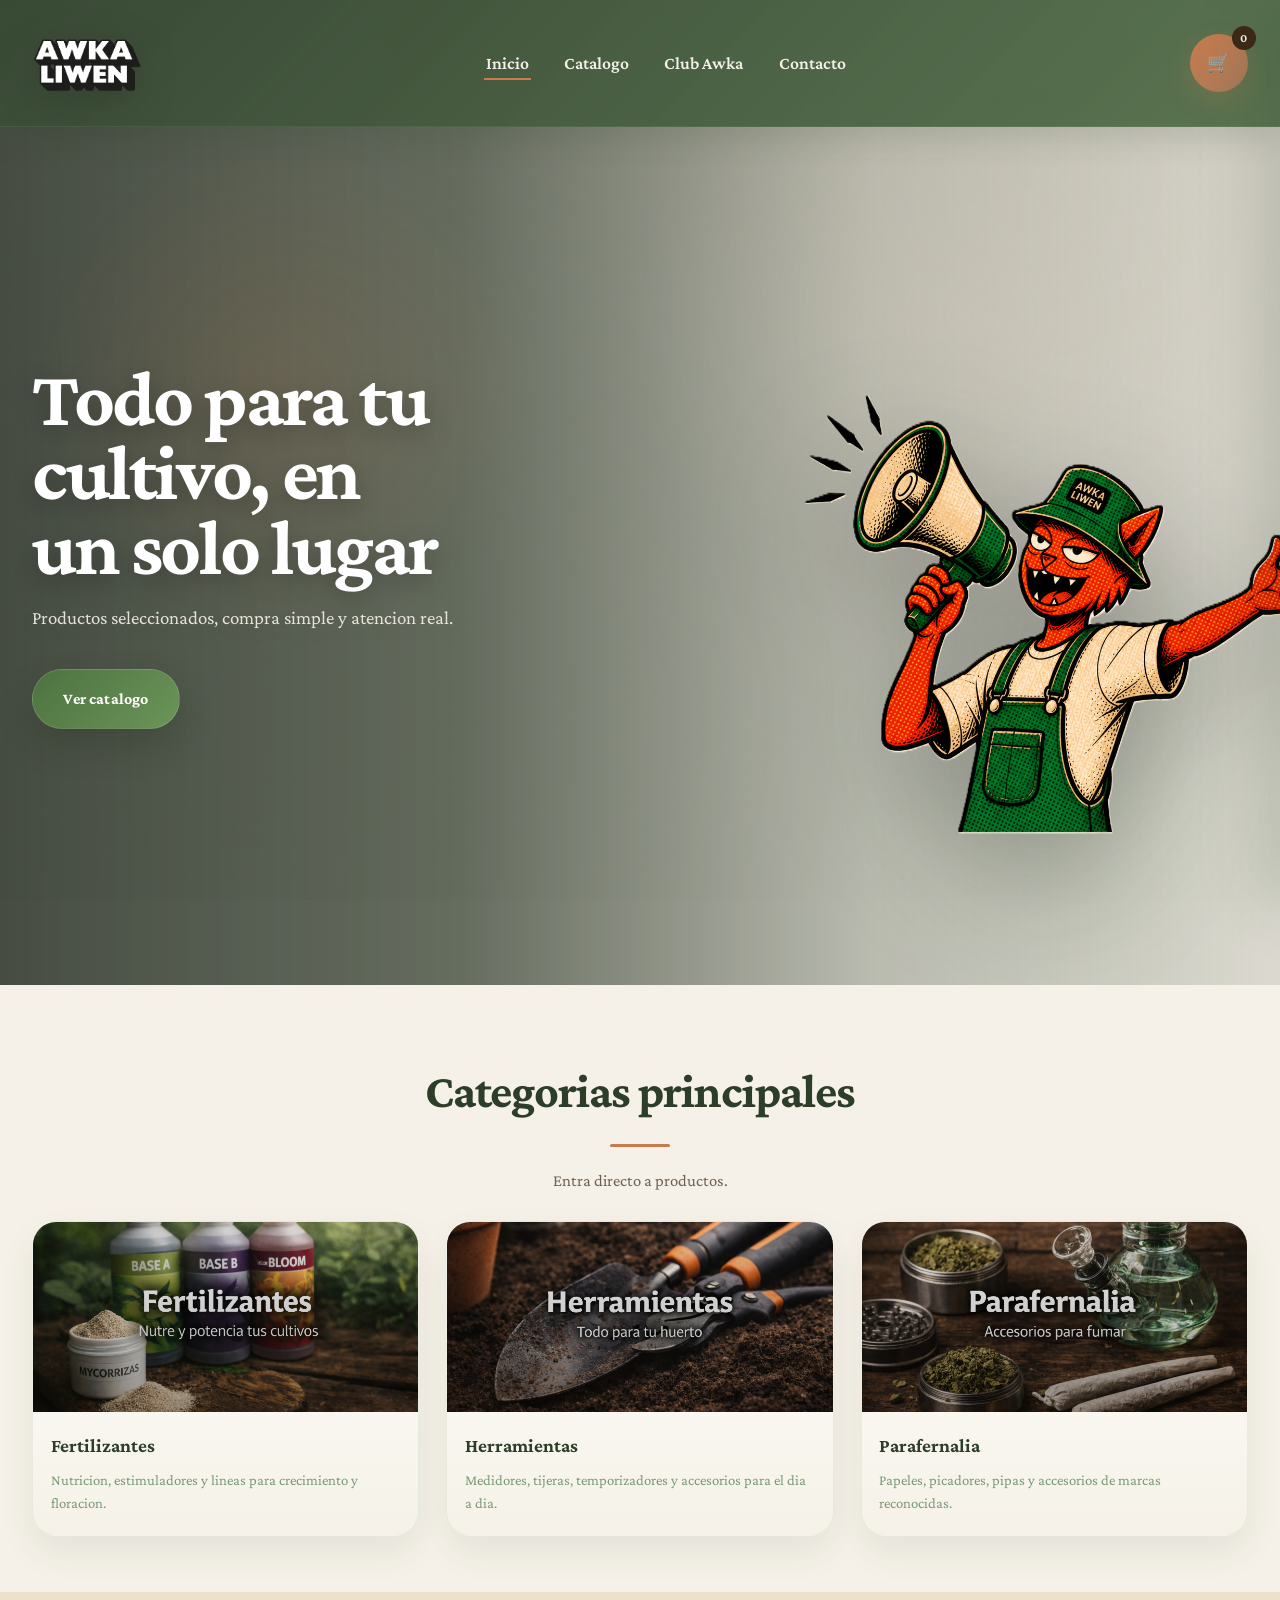
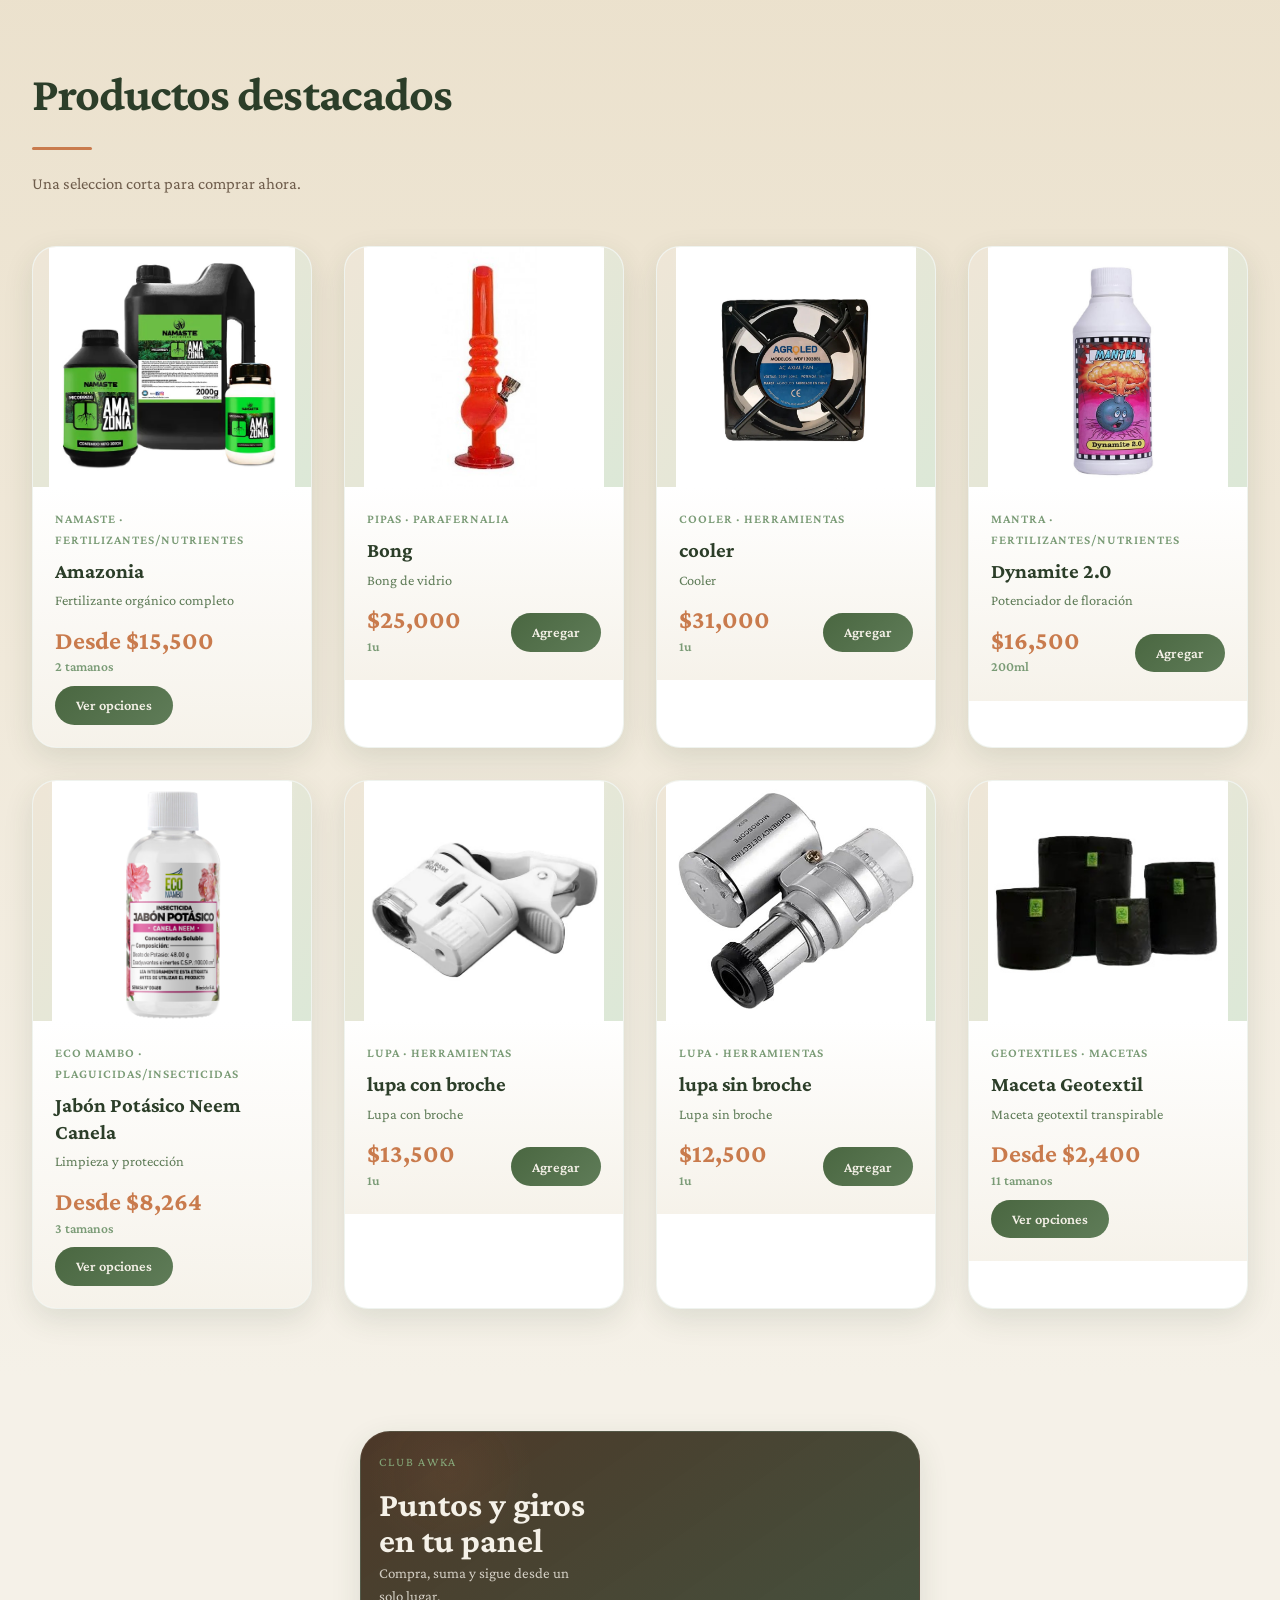
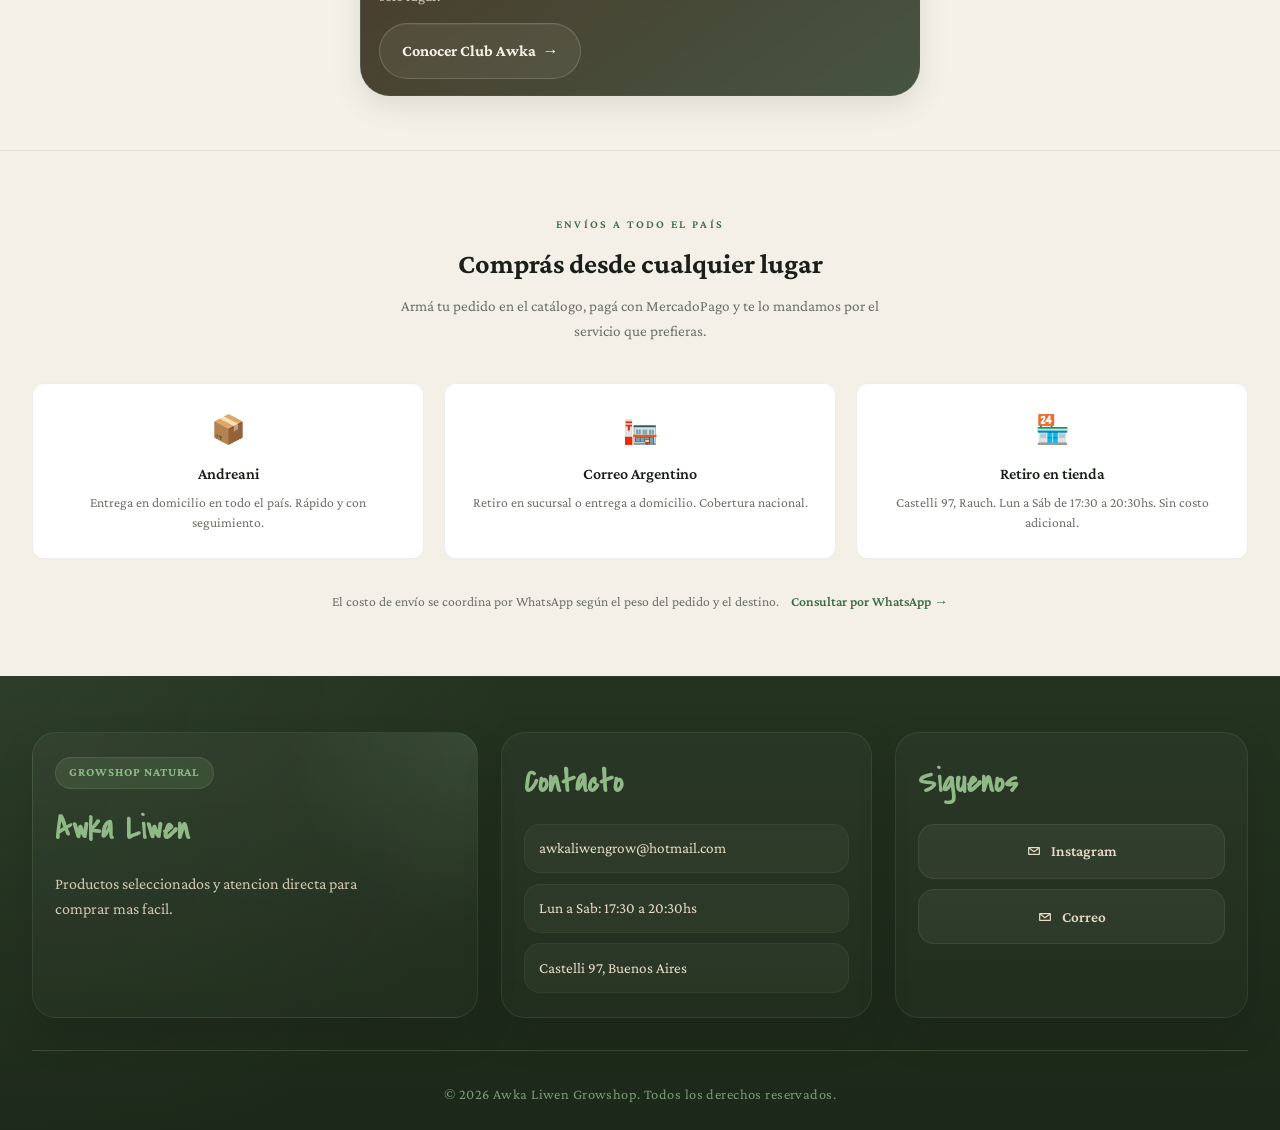
==== commit a1b36f95: "feat: agrega sección de envíos en home" ====
--- a/index.html
+++ b/index.html
@@ -130,6 +130,37 @@
         </div>
     </section>
 
+    <section class="envios-section" id="envios">
+        <div class="container">
+            <div class="envios-header">
+                <div class="envios-kicker">Envíos a todo el país</div>
+                <h2>Comprás desde cualquier lugar</h2>
+                <p>Armá tu pedido en el catálogo, pagá con MercadoPago y te lo mandamos por el servicio que prefieras.</p>
+            </div>
+            <div class="envios-grid">
+                <div class="envio-card">
+                    <div class="envio-icon">📦</div>
+                    <div class="envio-name">Andreani</div>
+                    <div class="envio-desc">Entrega en domicilio en todo el país. Rápido y con seguimiento.</div>
+                </div>
+                <div class="envio-card">
+                    <div class="envio-icon">🏣</div>
+                    <div class="envio-name">Correo Argentino</div>
+                    <div class="envio-desc">Retiro en sucursal o entrega a domicilio. Cobertura nacional.</div>
+                </div>
+                <div class="envio-card">
+                    <div class="envio-icon">🏪</div>
+                    <div class="envio-name">Retiro en tienda</div>
+                    <div class="envio-desc">Castelli 97, Rauch. Lun a Sáb de 17:30 a 20:30hs. Sin costo adicional.</div>
+                </div>
+            </div>
+            <div class="envios-nota">
+                El costo de envío se coordina por WhatsApp según el peso del pedido y el destino.
+                <a href="https://wa.me/542494009164?text=Hola%20Awka%20Liwen%2C%20quiero%20consultar%20un%20env%C3%ADo" target="_blank" rel="noopener" class="envios-wa">Consultar por WhatsApp →</a>
+            </div>
+        </div>
+    </section>
+
     <footer id="contacto">
         <div class="container">
             <div class="footer-content">
@@ -193,6 +224,8 @@
         </div>
     </div>
 
+    <script src="data/analytics-config.js?v=20260604-01"></script>
+    <script src="js/analytics.js?v=20260604-01"></script>
     <script src="js/products.js?v=20260517-11"></script>
     <script src="js/shop.js?v=20260517-11"></script>
     <script>
--- a/css/styles.css
+++ b/css/styles.css
@@ -3106,6 +3106,10 @@
     line-height: 1.45;
 }
 
+.admin-dashboard-feedback {
+    margin: 0.35rem 0 0.15rem;
+}
+
 .admin-welcome-actions {
     display: flex;
     align-items: center;
@@ -3301,6 +3305,16 @@
     justify-content: flex-end;
 }
 
+.admin-section-feedback {
+    margin: 0.75rem 0 0.3rem;
+}
+
+.admin-form-hint {
+    color: rgba(61,40,23,0.68);
+    font-size: 0.8rem;
+    line-height: 1.4;
+}
+
 .admin-badge,
 .admin-pill {
     display: inline-flex;
@@ -3332,6 +3346,13 @@
     padding: 0 0.82rem;
 }
 
+.admin-mini-button.is-primary {
+    background: linear-gradient(135deg, var(--terracotta), var(--clay));
+    border: none;
+    color: var(--cream);
+    box-shadow: 0 10px 22px rgba(201,123,77,0.18);
+}
+
 .admin-mini-button.is-muted {
     background: rgba(245,241,232,0.72);
     border-color: rgba(61,40,23,0.08);
@@ -3398,25 +3419,33 @@
 .club-summary-hero-card {
     display: grid;
     gap: 0.24rem;
-    padding: 1.5rem 1.25rem;
-    border-radius: 18px;
-    background: linear-gradient(145deg, rgba(245,241,232,0.82), rgba(255,255,255,0.72));
-    border: 1px solid rgba(74,103,65,0.1);
+    padding: 1.7rem 1.35rem 1.55rem;
+    border-radius: 20px;
+    background:
+        radial-gradient(circle at top, rgba(163, 214, 115, 0.18), transparent 48%),
+        linear-gradient(145deg, rgba(245,241,232,0.92), rgba(255,255,255,0.82));
+    border: 1px solid rgba(74,103,65,0.14);
+    box-shadow: 0 18px 36px rgba(44,62,41,0.08);
     justify-items: center;
     text-align: center;
 }
 
 .club-summary-hero-card > strong {
-    color: var(--soil);
+    color: var(--earth-green);
     font-size: clamp(3.1rem, 6vw, 4.8rem);
     line-height: 1;
     letter-spacing: -0.03em;
+    text-shadow: 0 8px 20px rgba(74,103,65,0.12);
 }
 
 .club-summary-hero-card > small {
-    color: rgba(61,40,23,0.6);
+    color: rgba(61,40,23,0.68);
     line-height: 1.4;
     font-size: 0.9rem;
+}
+
+.club-summary-hero-card .club-summary-label {
+    color: rgba(74,103,65,0.8);
 }
 
 .club-summary-actions {
@@ -3502,36 +3531,41 @@
 
 .club-primary-action-panel {
     display: grid;
-    gap: 0.8rem;
-    padding: 1.1rem 1.1rem;
+    gap: 0.7rem;
+    padding: 1rem 1.1rem 1.1rem;
     border-radius: 20px;
-    background: linear-gradient(145deg, rgba(74,103,65,0.14), rgba(245,241,232,0.82));
-    border: 1px solid rgba(74,103,65,0.1);
-}
-
-.club-primary-action-copy p {
-    color: rgba(61,40,23,0.78);
-    line-height: 1.5;
+    background:
+        radial-gradient(circle at top, rgba(163, 214, 115, 0.14), transparent 46%),
+        linear-gradient(145deg, rgba(74,103,65,0.16), rgba(245,241,232,0.86));
+    border: 1px solid rgba(74,103,65,0.12);
+}
+
+.club-primary-action-copy {
+    justify-self: start;
 }
 
 .club-primary-action-kpi {
     display: grid;
     justify-items: center;
     text-align: center;
-    gap: 0.18rem;
-    padding: 0.25rem 0 0.15rem;
+    gap: 0.14rem;
+    padding: 0.1rem 0 0.12rem;
 }
 
 .club-primary-action-kpi strong {
     color: var(--earth-green);
-    font-size: clamp(2rem, 4vw, 3rem);
-    line-height: 1.05;
-    letter-spacing: -0.03em;
+    font-size: clamp(2.2rem, 4.5vw, 3.2rem);
+    line-height: 1;
+    letter-spacing: -0.04em;
+    text-shadow: 0 10px 20px rgba(74,103,65,0.1);
 }
 
 .club-primary-action-kpi small {
     color: rgba(61,40,23,0.62);
-    font-size: 0.88rem;
+    font-size: 0.82rem;
+    font-weight: 700;
+    text-transform: uppercase;
+    letter-spacing: 0.06em;
 }
 
 .club-primary-action-buttons {
@@ -4599,7 +4633,7 @@
         grid-template-columns: 1fr;
     }
     .club-rewards-grid {
-        grid-template-columns: 1fr 1fr;
+        grid-template-columns: 1fr;
     }
     .admin-dashboard-layout,
     .club-campaign-secondary-list,
@@ -4661,3 +4695,65 @@
 .club-member-panel {
     margin-top: 0.2rem;
 }
+
+/* ── ENVIOS SECTION ── */
+.envios-section {
+    background: #f4f0e8;
+    padding: 4rem 0;
+    border-top: 1px solid rgba(0,0,0,0.06);
+}
+.envios-header {
+    text-align: center;
+    margin-bottom: 2.5rem;
+}
+.envios-kicker {
+    font-size: 0.72rem;
+    letter-spacing: 0.2em;
+    text-transform: uppercase;
+    color: #3d6b47;
+    font-weight: 600;
+    margin-bottom: 0.5rem;
+}
+.envios-header h2 {
+    font-size: 1.75rem;
+    color: #1a1f1a;
+    margin-bottom: 0.5rem;
+}
+.envios-header p {
+    color: #6b7068;
+    font-size: 0.95rem;
+    max-width: 480px;
+    margin: 0 auto;
+}
+.envios-grid {
+    display: grid;
+    grid-template-columns: repeat(auto-fit, minmax(200px, 1fr));
+    gap: 1.25rem;
+    margin-bottom: 2rem;
+}
+.envio-card {
+    background: #fff;
+    border: 1px solid rgba(0,0,0,0.07);
+    border-radius: 12px;
+    padding: 1.5rem 1.25rem;
+    text-align: center;
+}
+.envio-icon { font-size: 1.75rem; margin-bottom: 0.5rem; }
+.envio-name { font-weight: 600; color: #1a1f1a; margin-bottom: 0.4rem; font-size: 1rem; }
+.envio-desc { font-size: 0.85rem; color: #6b7068; line-height: 1.5; }
+.envios-nota {
+    text-align: center;
+    font-size: 0.85rem;
+    color: #6b7068;
+    display: flex;
+    align-items: center;
+    justify-content: center;
+    gap: 0.75rem;
+    flex-wrap: wrap;
+}
+.envios-wa {
+    color: #3d6b47;
+    font-weight: 600;
+    text-decoration: none;
+}
+.envios-wa:hover { text-decoration: underline; }
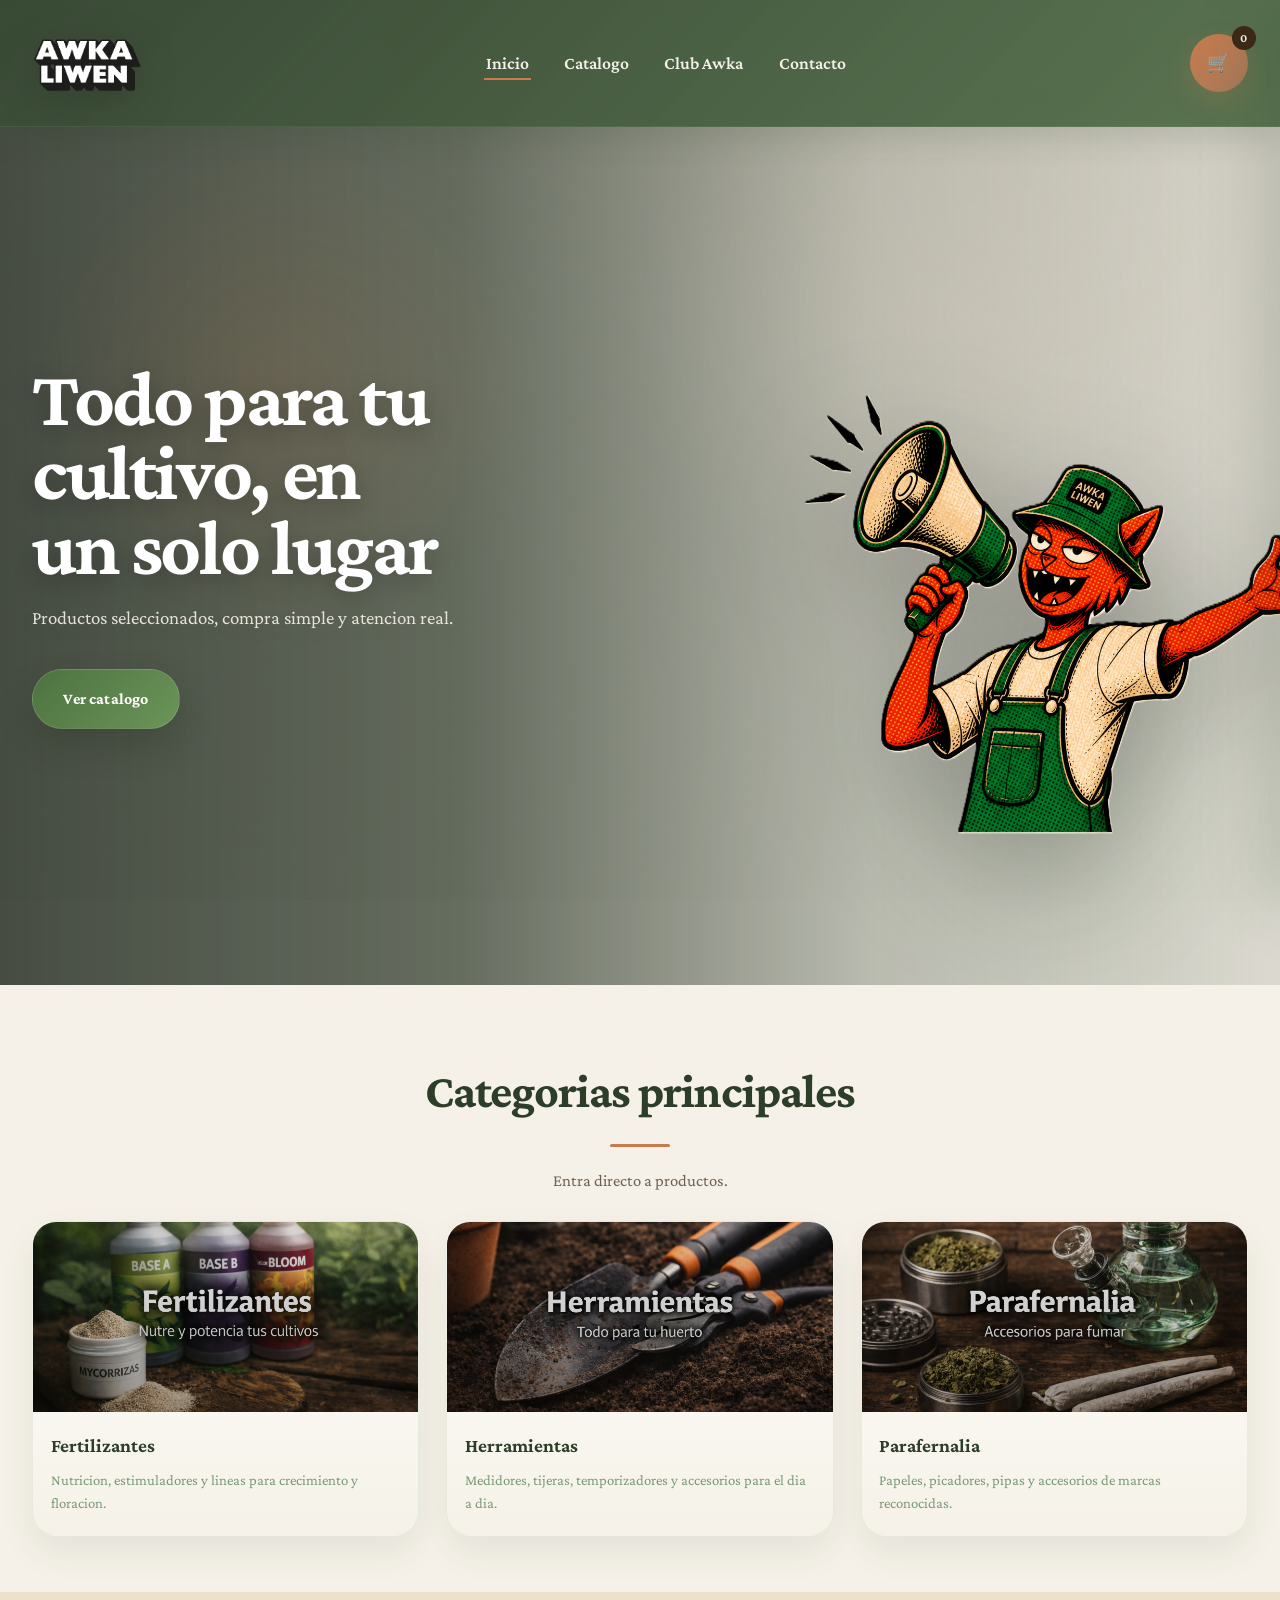
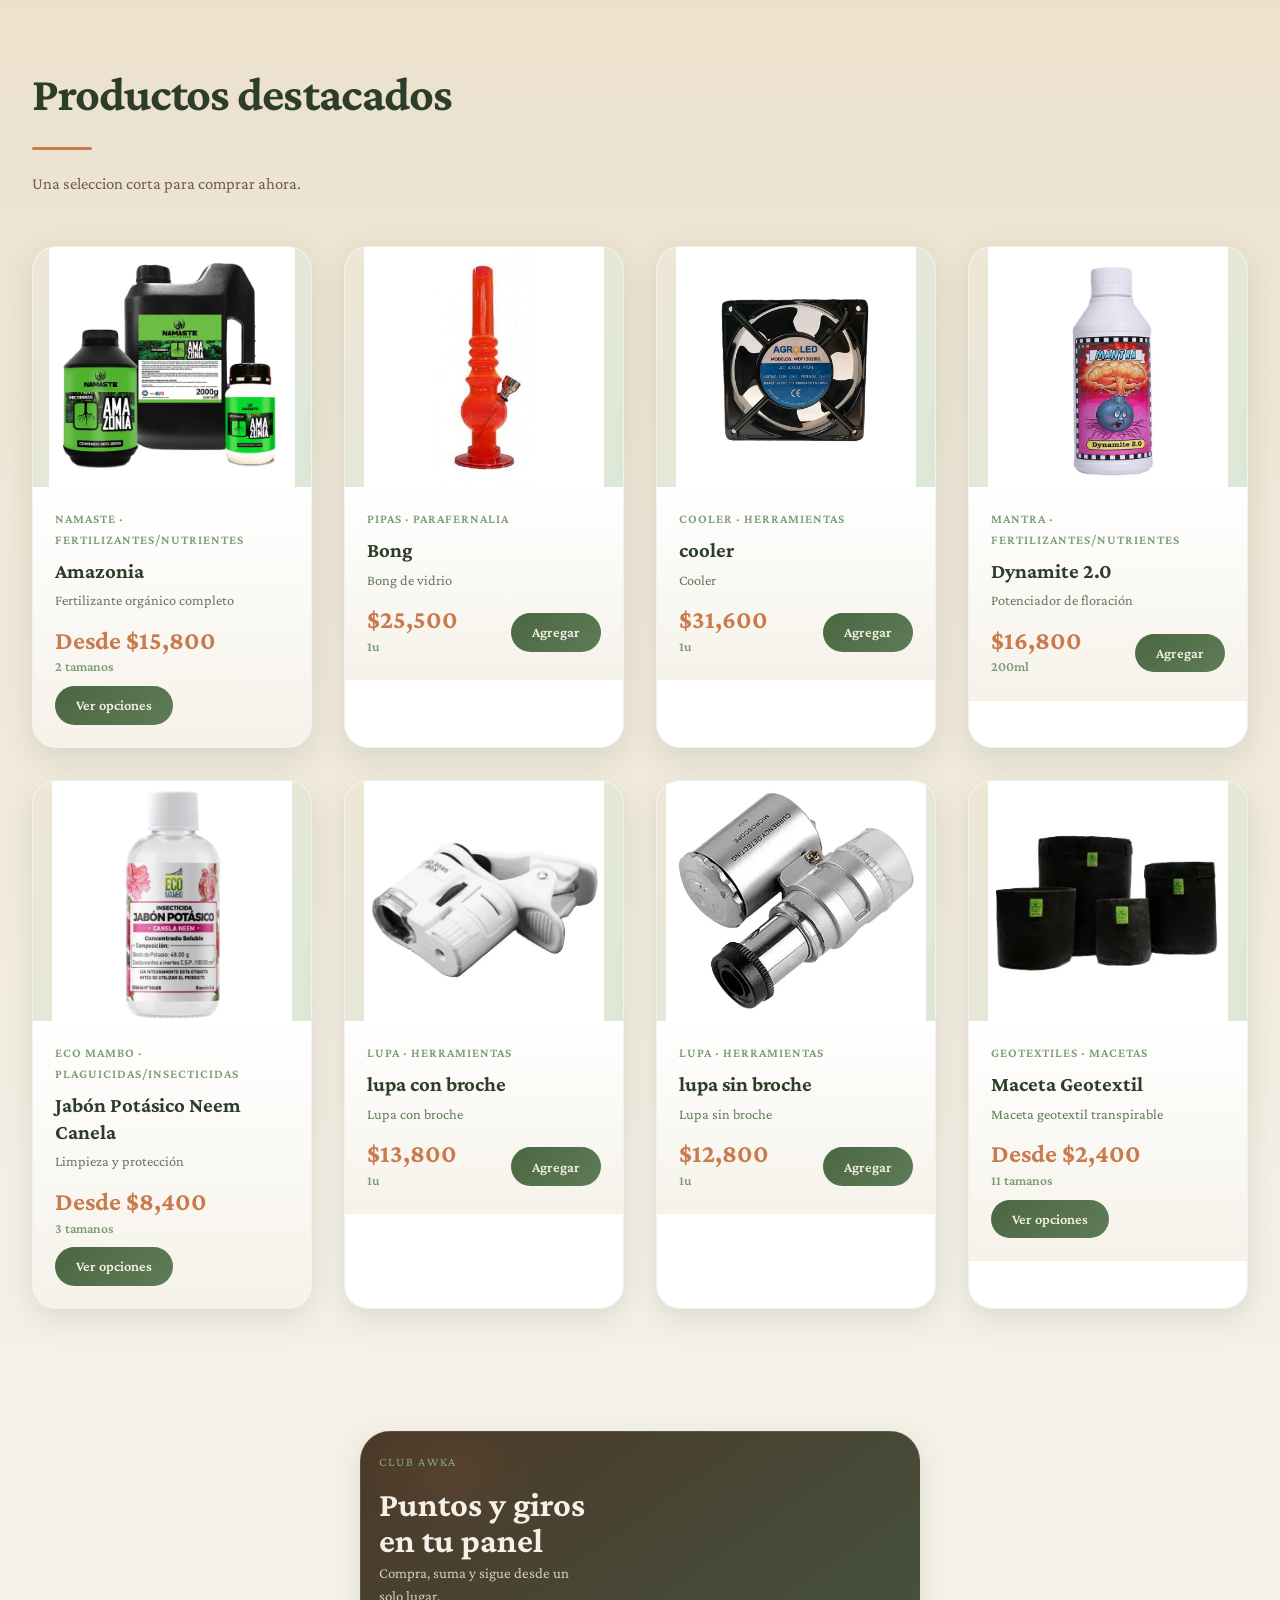
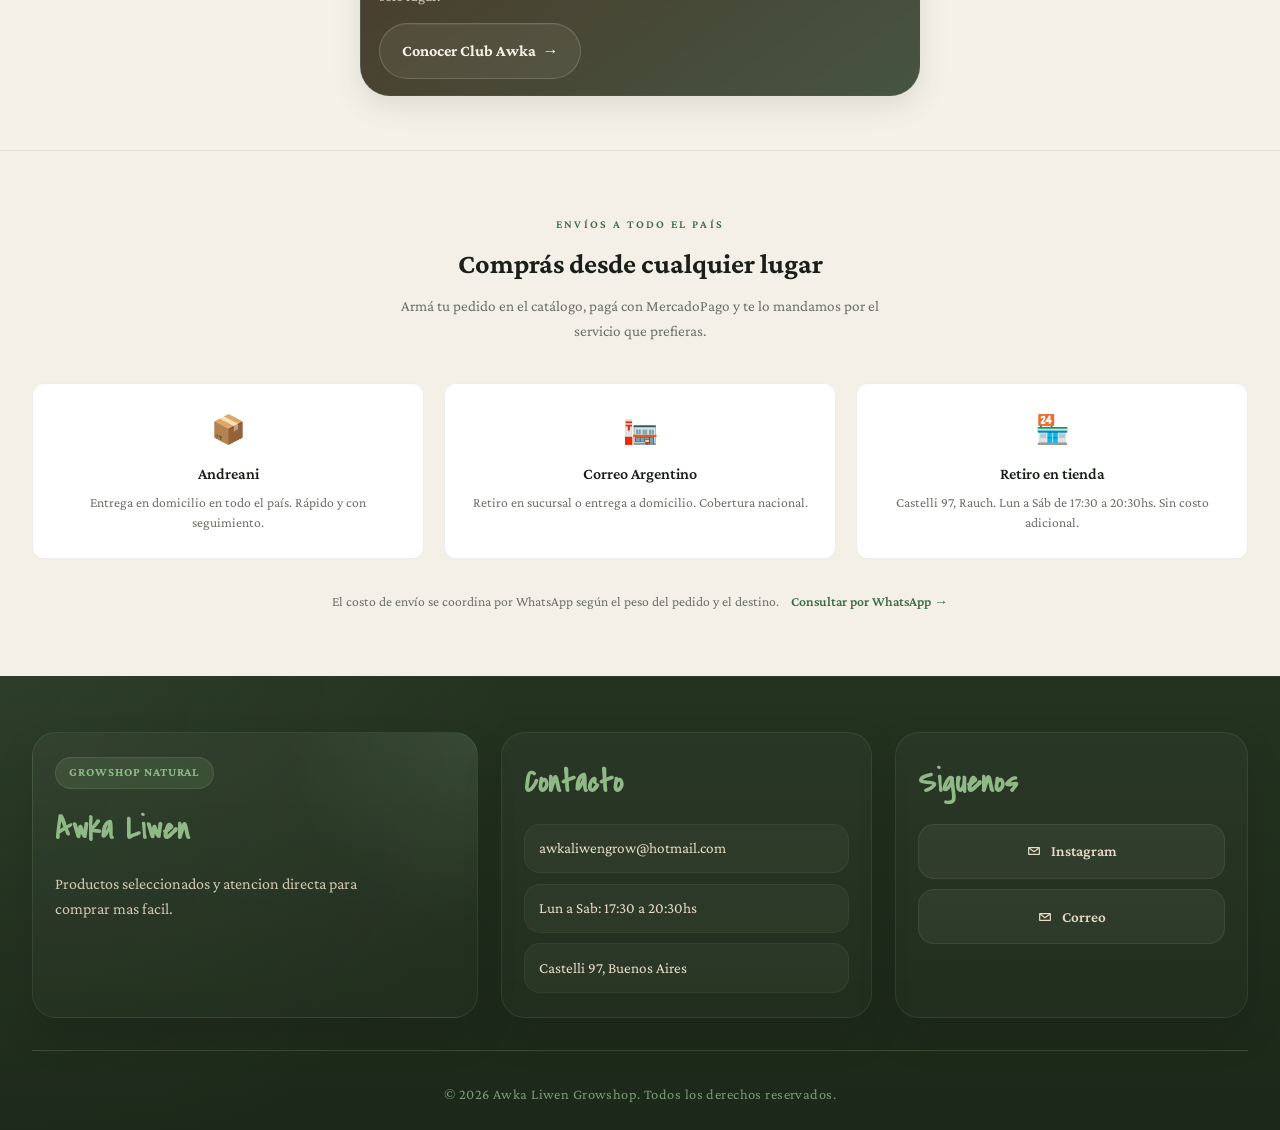
==== commit 11d13946: "fix: fuerza recarga products.js" ====
--- a/index.html
+++ b/index.html
@@ -226,8 +226,8 @@
 
     <script src="data/analytics-config.js?v=20260604-01"></script>
     <script src="js/analytics.js?v=20260604-01"></script>
-    <script src="js/products.js?v=20260517-11"></script>
-    <script src="js/shop.js?v=20260517-11"></script>
+    <script src="js/products.js?v=20260517-12"></script>
+    <script src="js/shop.js?v=20260517-12"></script>
     <script>
         function toggleNav() {
             const nav = document.getElementById('mainNav');
--- a/css/styles.css
+++ b/css/styles.css
@@ -4757,3 +4757,9 @@
     text-decoration: none;
 }
 .envios-wa:hover { text-decoration: underline; }
+
+/* ── CHECKOUT DELIVERY OPTIONS ── */
+.checkout-delivery-options { display: flex; flex-direction: column; gap: 0.5rem; margin-top: 0.25rem; }
+.checkout-delivery-opt { display: flex; align-items: flex-start; gap: 0.5rem; cursor: pointer; font-size: 0.9rem; color: rgba(26,31,26,0.8); padding: 0.6rem 0.75rem; border: 1px solid rgba(0,0,0,0.1); border-radius: 8px; transition: border-color 0.2s; }
+.checkout-delivery-opt:has(input:checked) { border-color: #3d6b47; background: rgba(61,107,71,0.05); }
+.checkout-delivery-opt input { margin-top: 2px; accent-color: #3d6b47; flex-shrink: 0; }
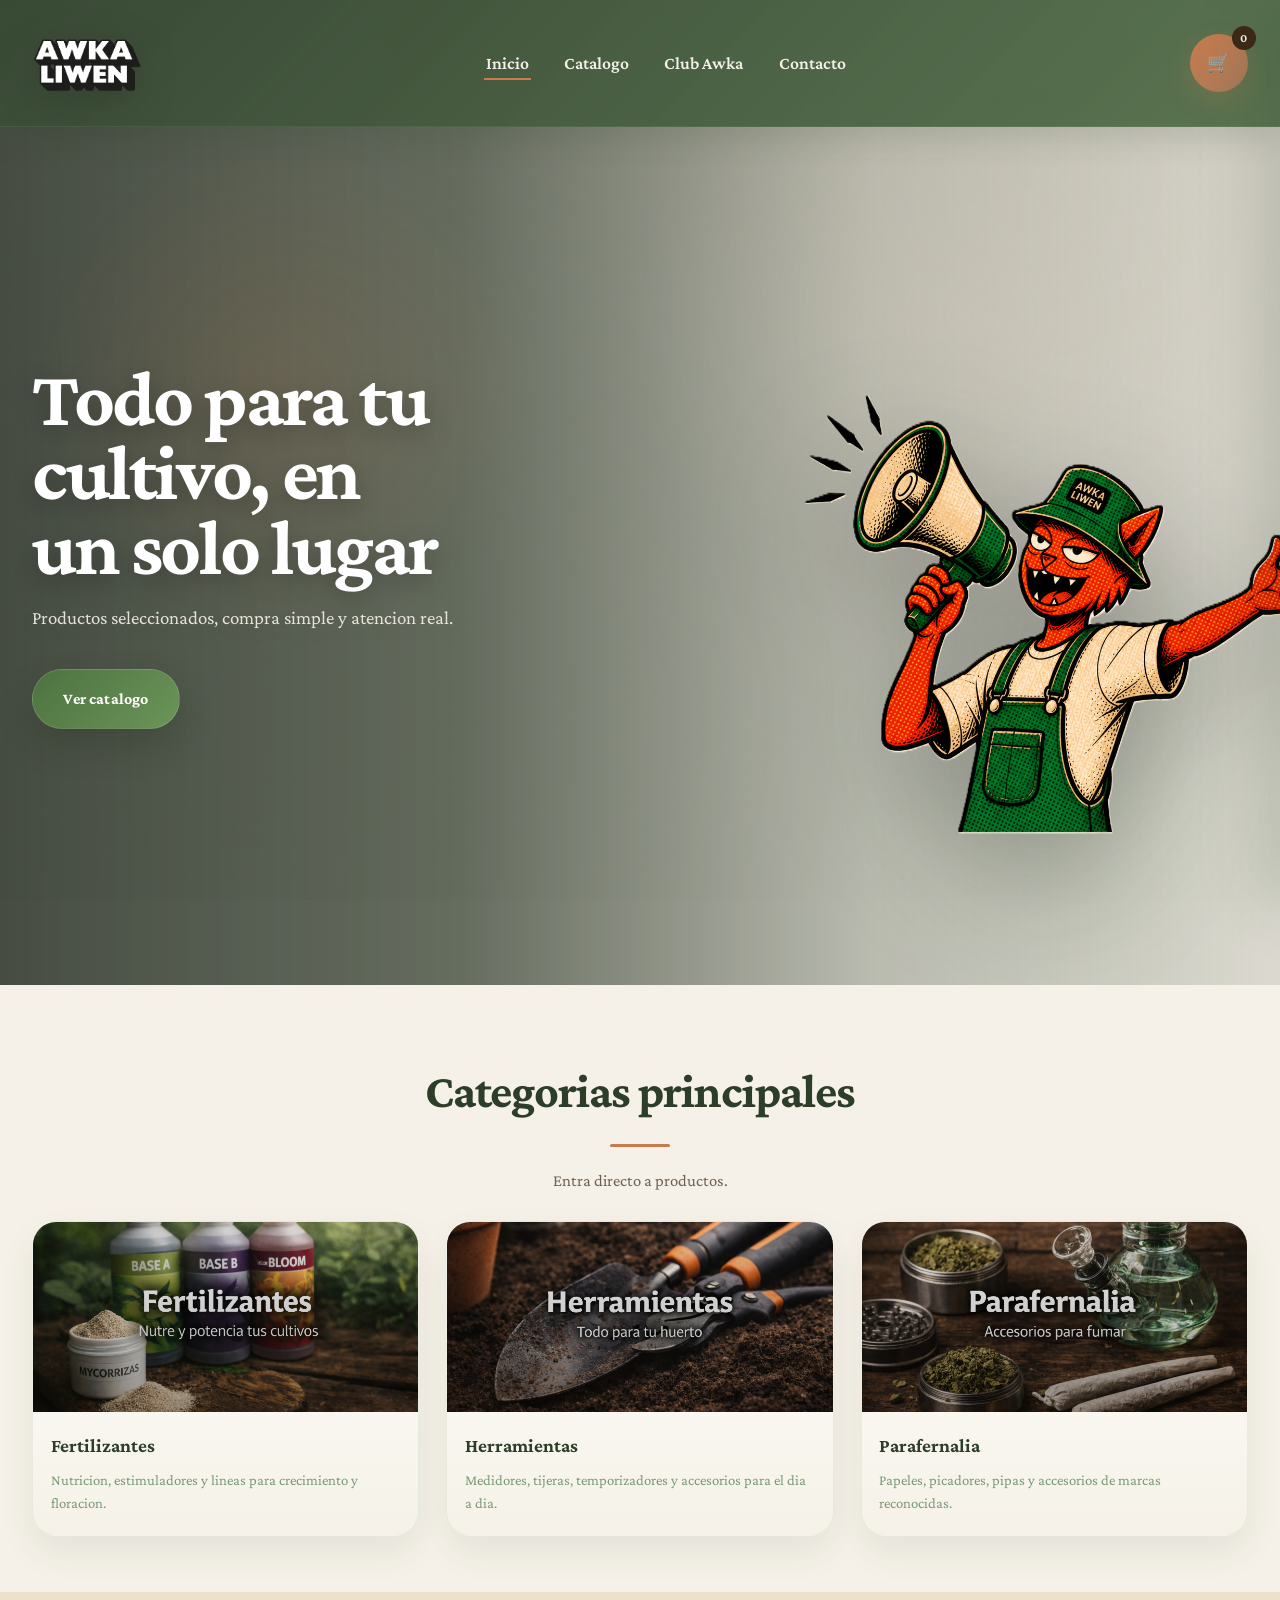
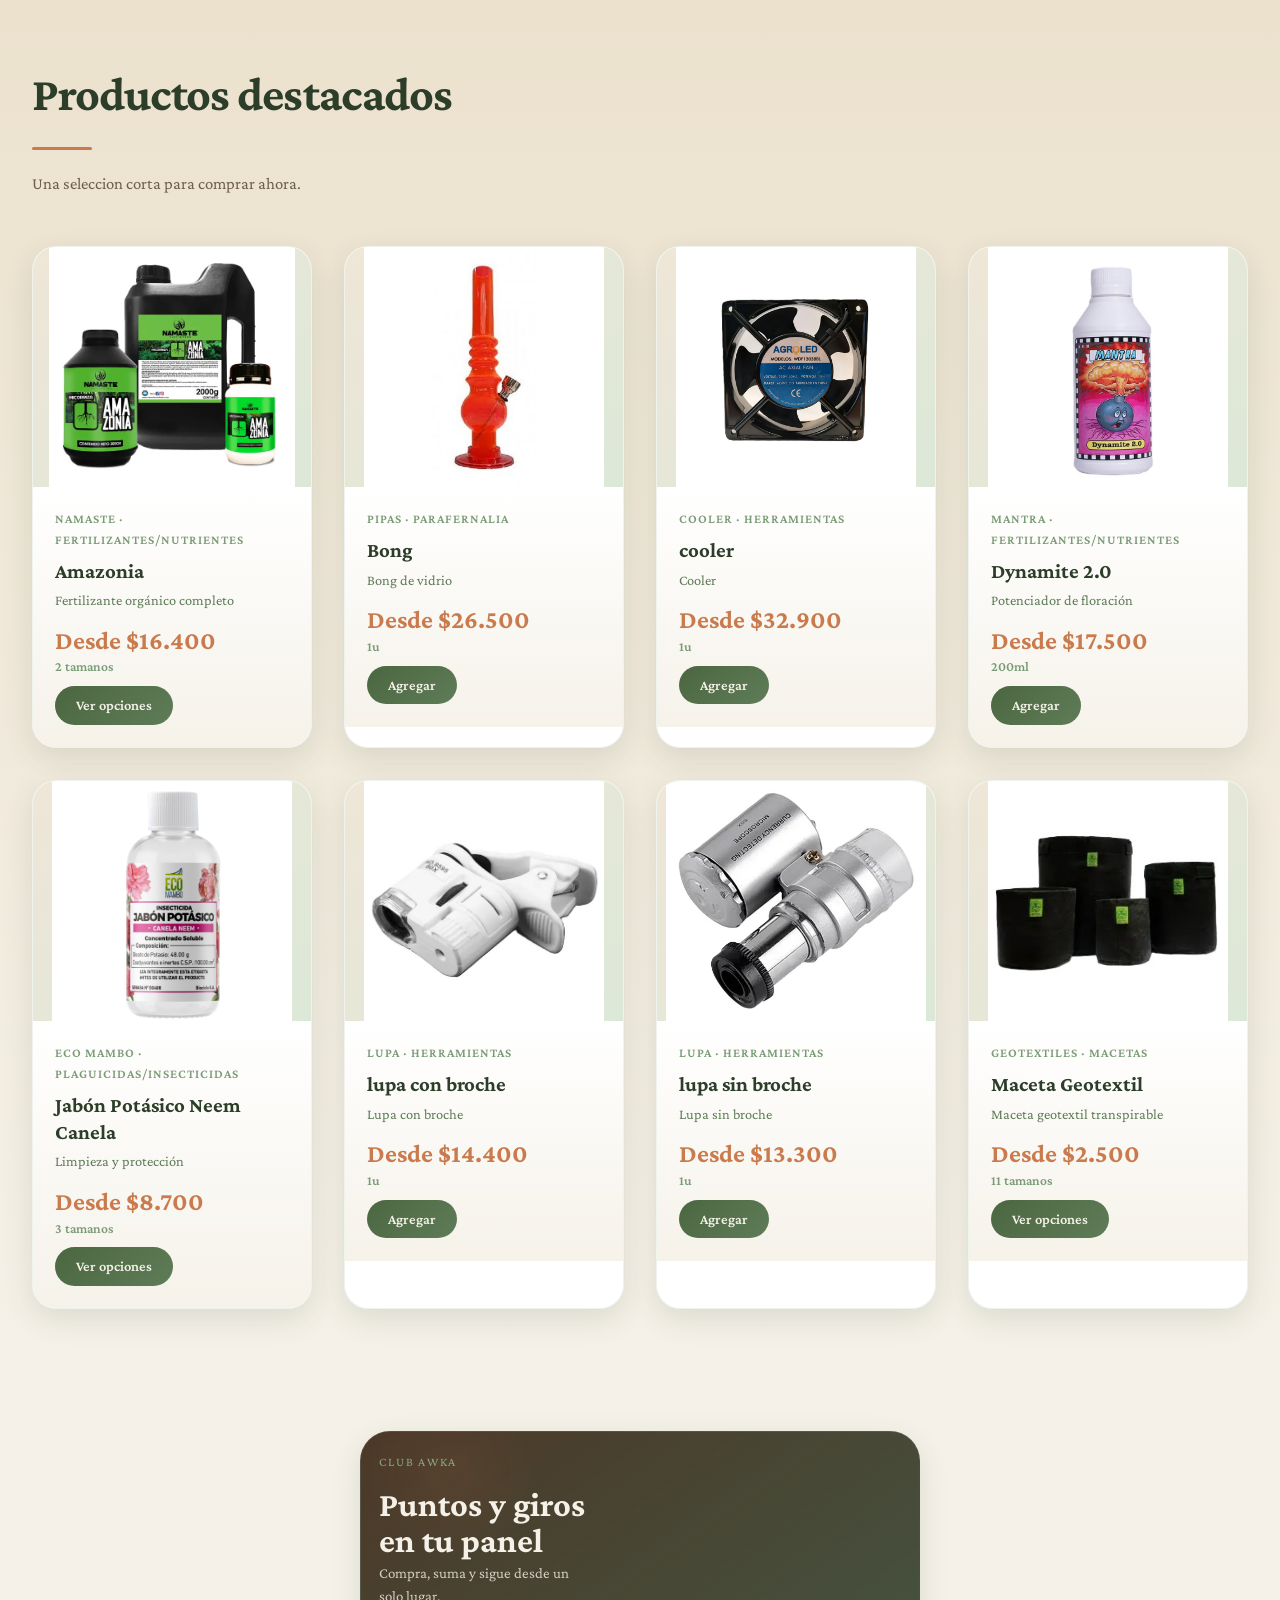
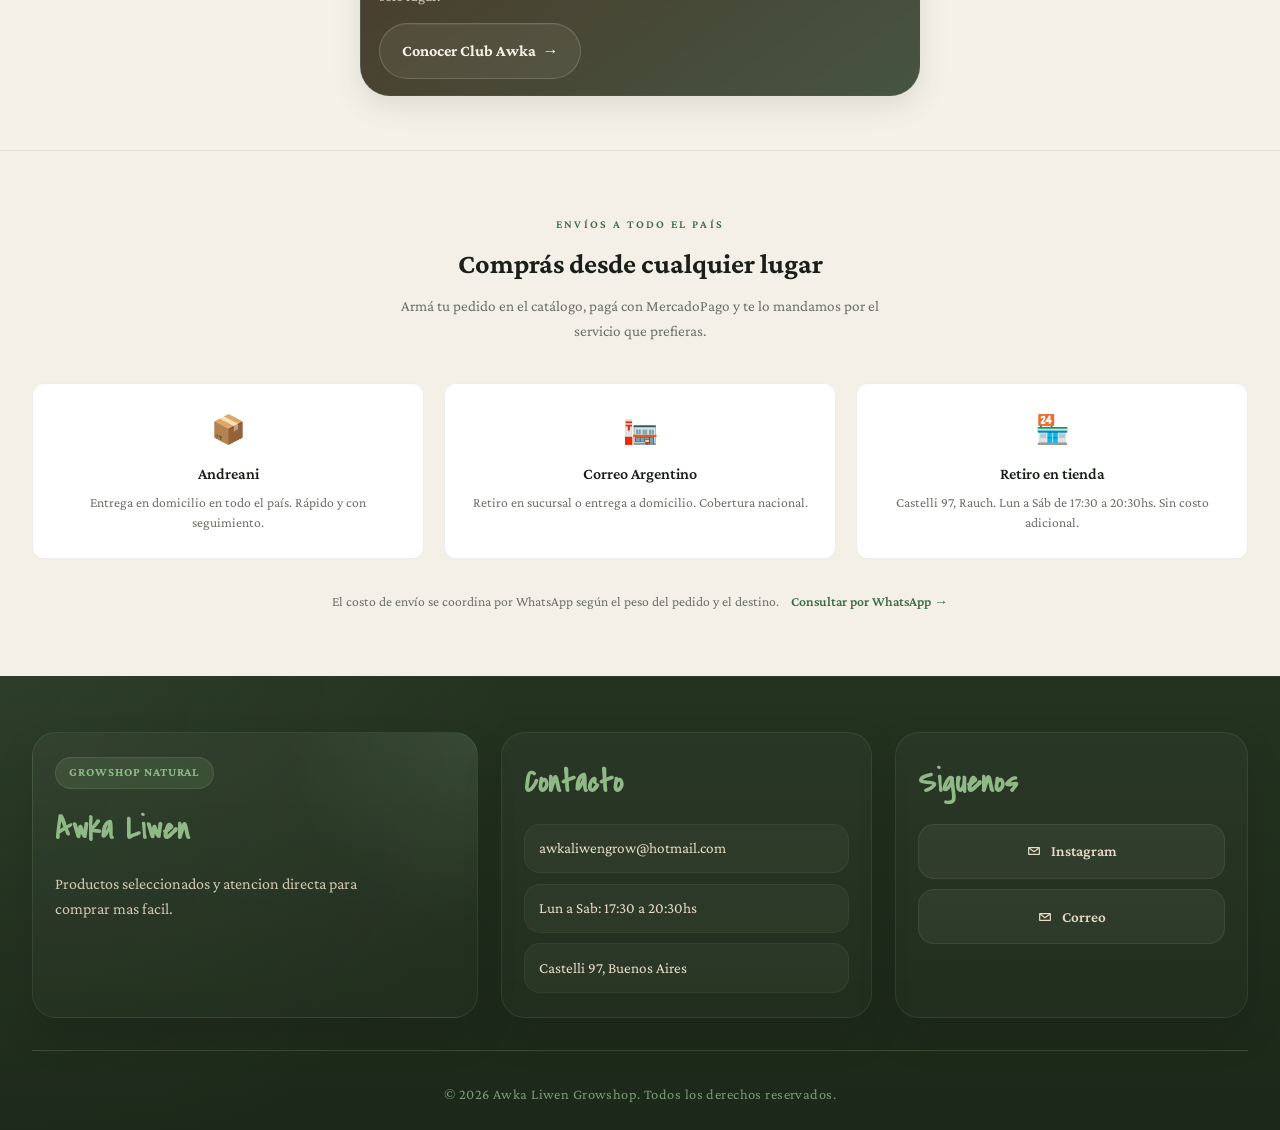
==== commit 6e2d7d6e: "fix: formato de precios es-AR" ====
--- a/index.html
+++ b/index.html
@@ -252,10 +252,10 @@
             let priceDisplay = '';
             if (product.sizes && product.sizes.length > 0) {
                 if (product.sizes.length === 1) {
-                    priceDisplay = `<div class="product-price">$${product.sizes[0].price.toLocaleString()}</div>
+                    priceDisplay = priceDisplay = `<div class="product-price">Desde $${Math.min(...product.sizes.map((s) => s.price)).toLocaleString('es-AR')}</div>
                                     <div class="product-size">${product.sizes[0].size}</div>`;
                 } else {
-                    priceDisplay = `<div class="product-price">Desde $${Math.min(...product.sizes.map((s) => s.price)).toLocaleString()}</div>
+                    priceDisplay = `<div class="product-price">Desde ${formatCurrency(Math.min(...product.sizes.map((s) => s.price)))}</div>
                                     <div class="product-size">${product.sizes.length} tamanos</div>`;
                 }
             }
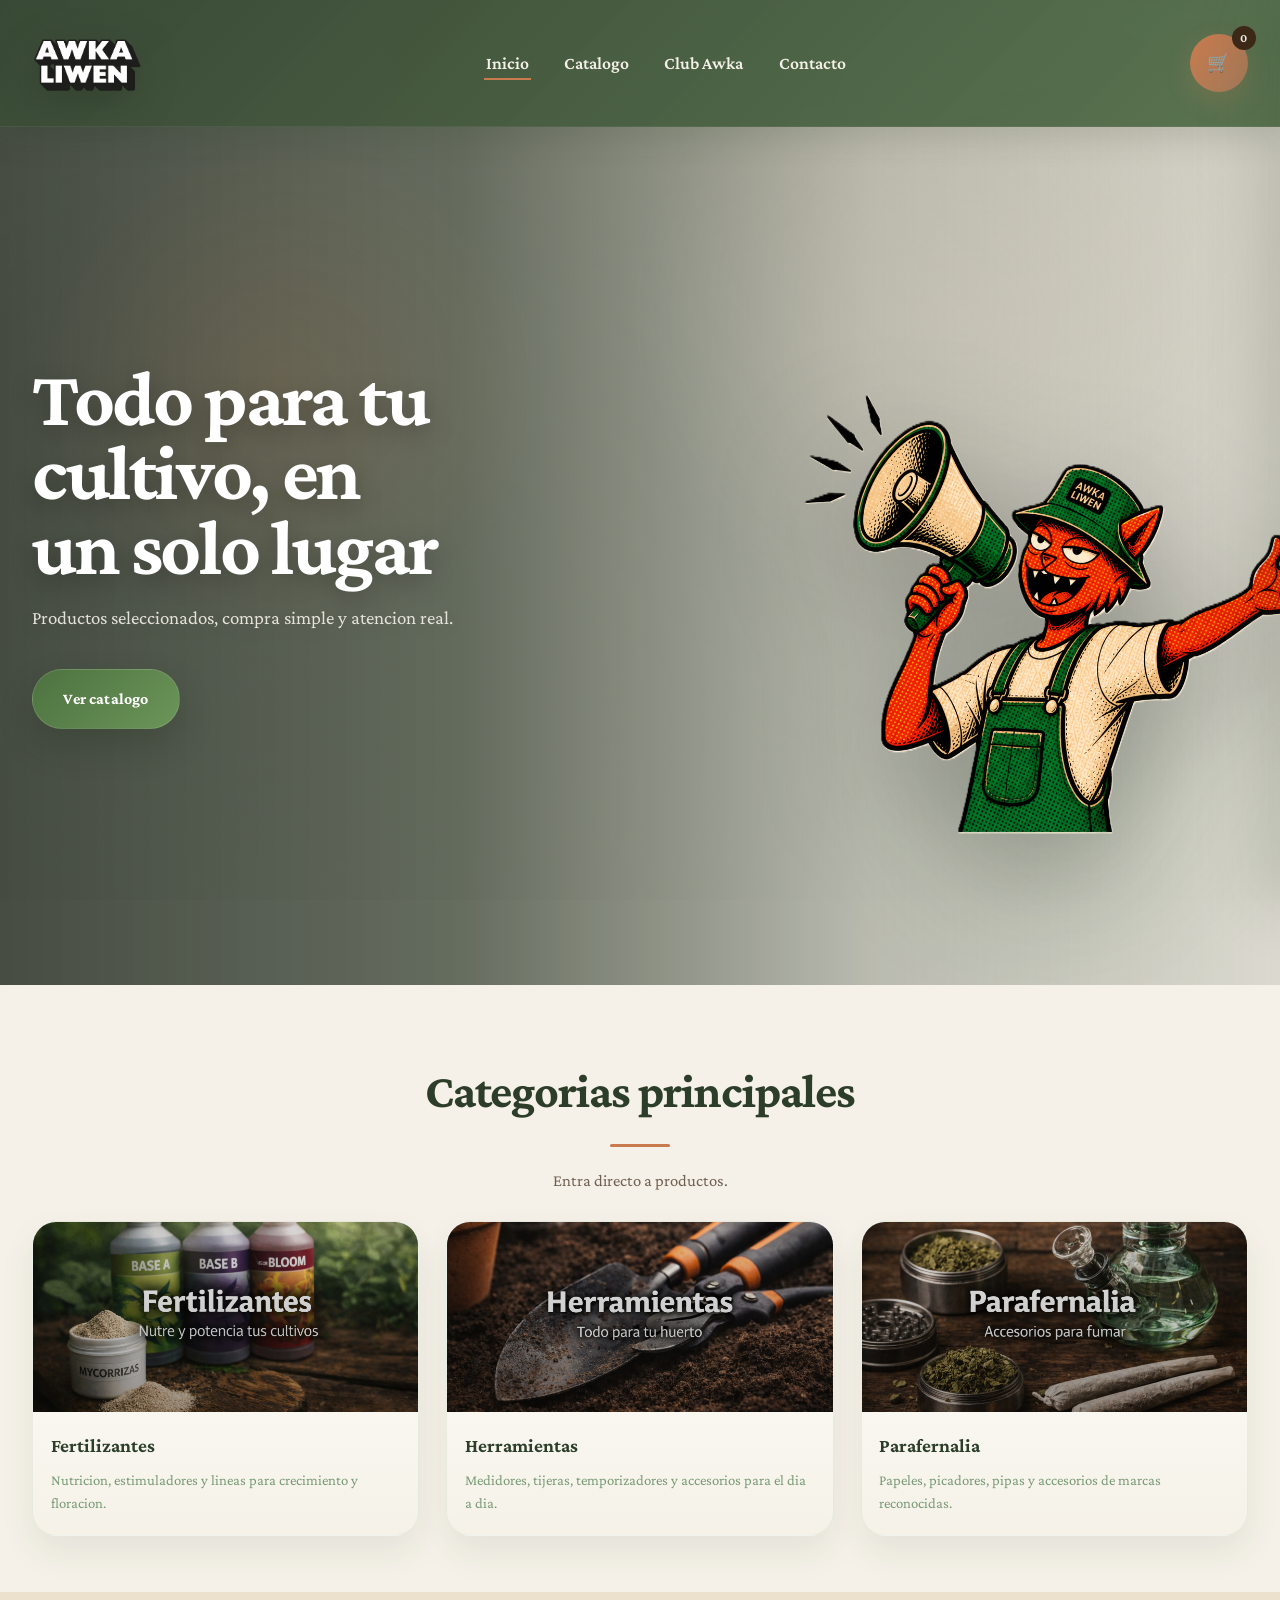
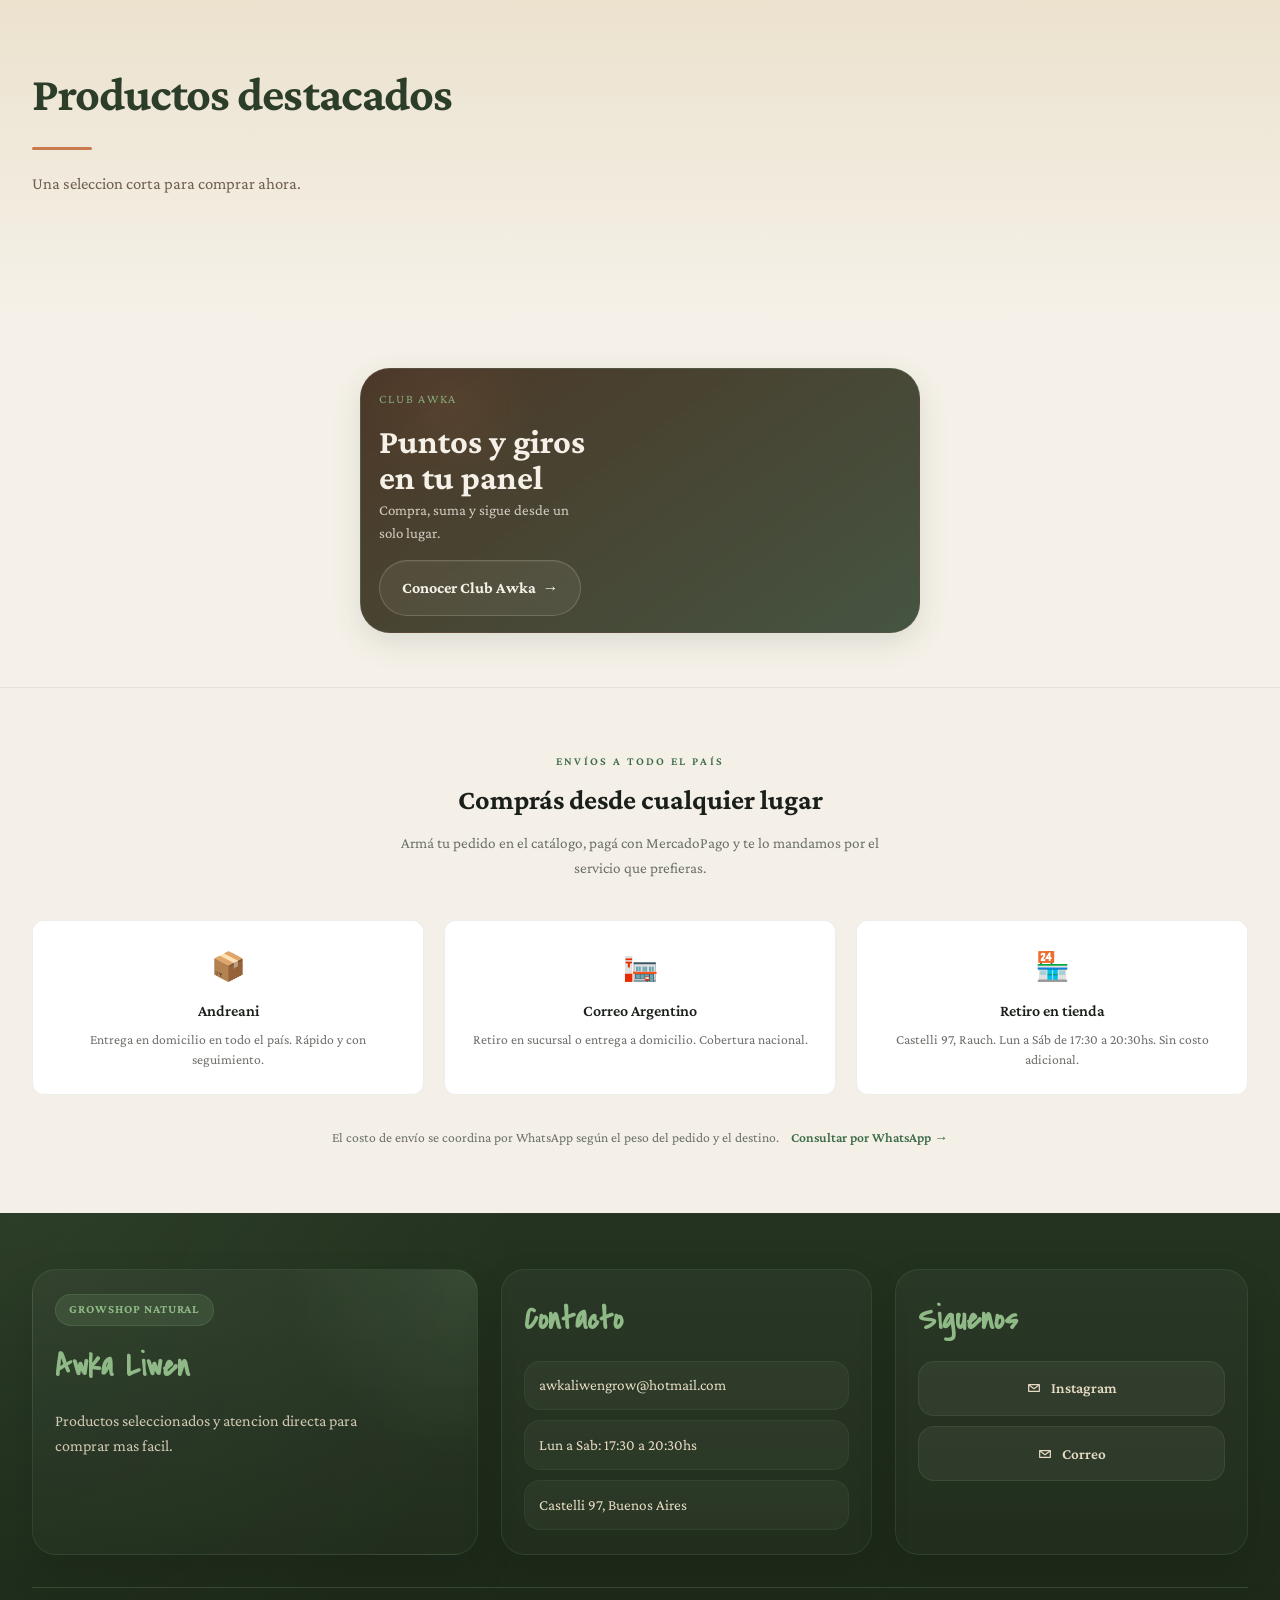
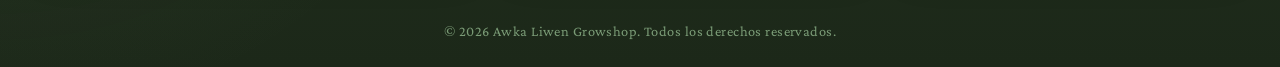
==== commit 44f1b3fb: "fix: precio sin 'Desde' en un solo tamaño y footer sin wrap" ====
--- a/index.html
+++ b/index.html
@@ -248,17 +248,13 @@
             featuredGrid.innerHTML = list.map(renderProductCard).join('');
         });
 
-        function renderProductCard(product) {
-            let priceDisplay = '';
-            if (product.sizes && product.sizes.length > 0) {
-                if (product.sizes.length === 1) {
-                    priceDisplay = priceDisplay = `<div class="product-price">Desde $${Math.min(...product.sizes.map((s) => s.price)).toLocaleString('es-AR')}</div>
-                                    <div class="product-size">${product.sizes[0].size}</div>`;
-                } else {
-                    priceDisplay = `<div class="product-price">Desde ${formatCurrency(Math.min(...product.sizes.map((s) => s.price)))}</div>
-                                    <div class="product-size">${product.sizes.length} tamanos</div>`;
-                }
-            }
+        if (product.sizes.length === 1) {
+    priceDisplay = `<div class="product-price">$${product.sizes[0].price.toLocaleString('es-AR')}</div>
+                    <div class="product-size">${product.sizes[0].size}</div>`;
+} else {
+    priceDisplay = `<div class="product-price">Desde $${Math.min(...product.sizes.map((s) => s.price)).toLocaleString('es-AR')}</div>
+                    <div class="product-size">${product.sizes.length} tamanos</div>`;
+}
 
             const offerBadge = product.offer
                 ? `<div class="offer-badge">${product.offerText || 'OFERTA'}</div>`
--- a/css/styles.css
+++ b/css/styles.css
@@ -740,6 +740,8 @@
     cursor: pointer;
     position: relative;
     border: 1px solid rgba(122,155,118,0.12);
+    display: flex;
+    flex-direction: column;
 }
 
 .product-card:hover {
@@ -831,6 +833,9 @@
     padding: 1.4rem;
     background:
         linear-gradient(180deg, rgba(255,255,255,0.98), rgba(245,241,232,0.92));
+        flex: 1;
+    display: flex;
+    flex-direction: column;
 }
 
 .product-category {
@@ -861,7 +866,8 @@
     display: flex;
     justify-content: space-between;
     align-items: center;
-    margin-top: 1rem;
+    margin-top: auto;
+    padding-top: 1rem;
     gap: 0.5rem;
     flex-wrap: wrap;
 }
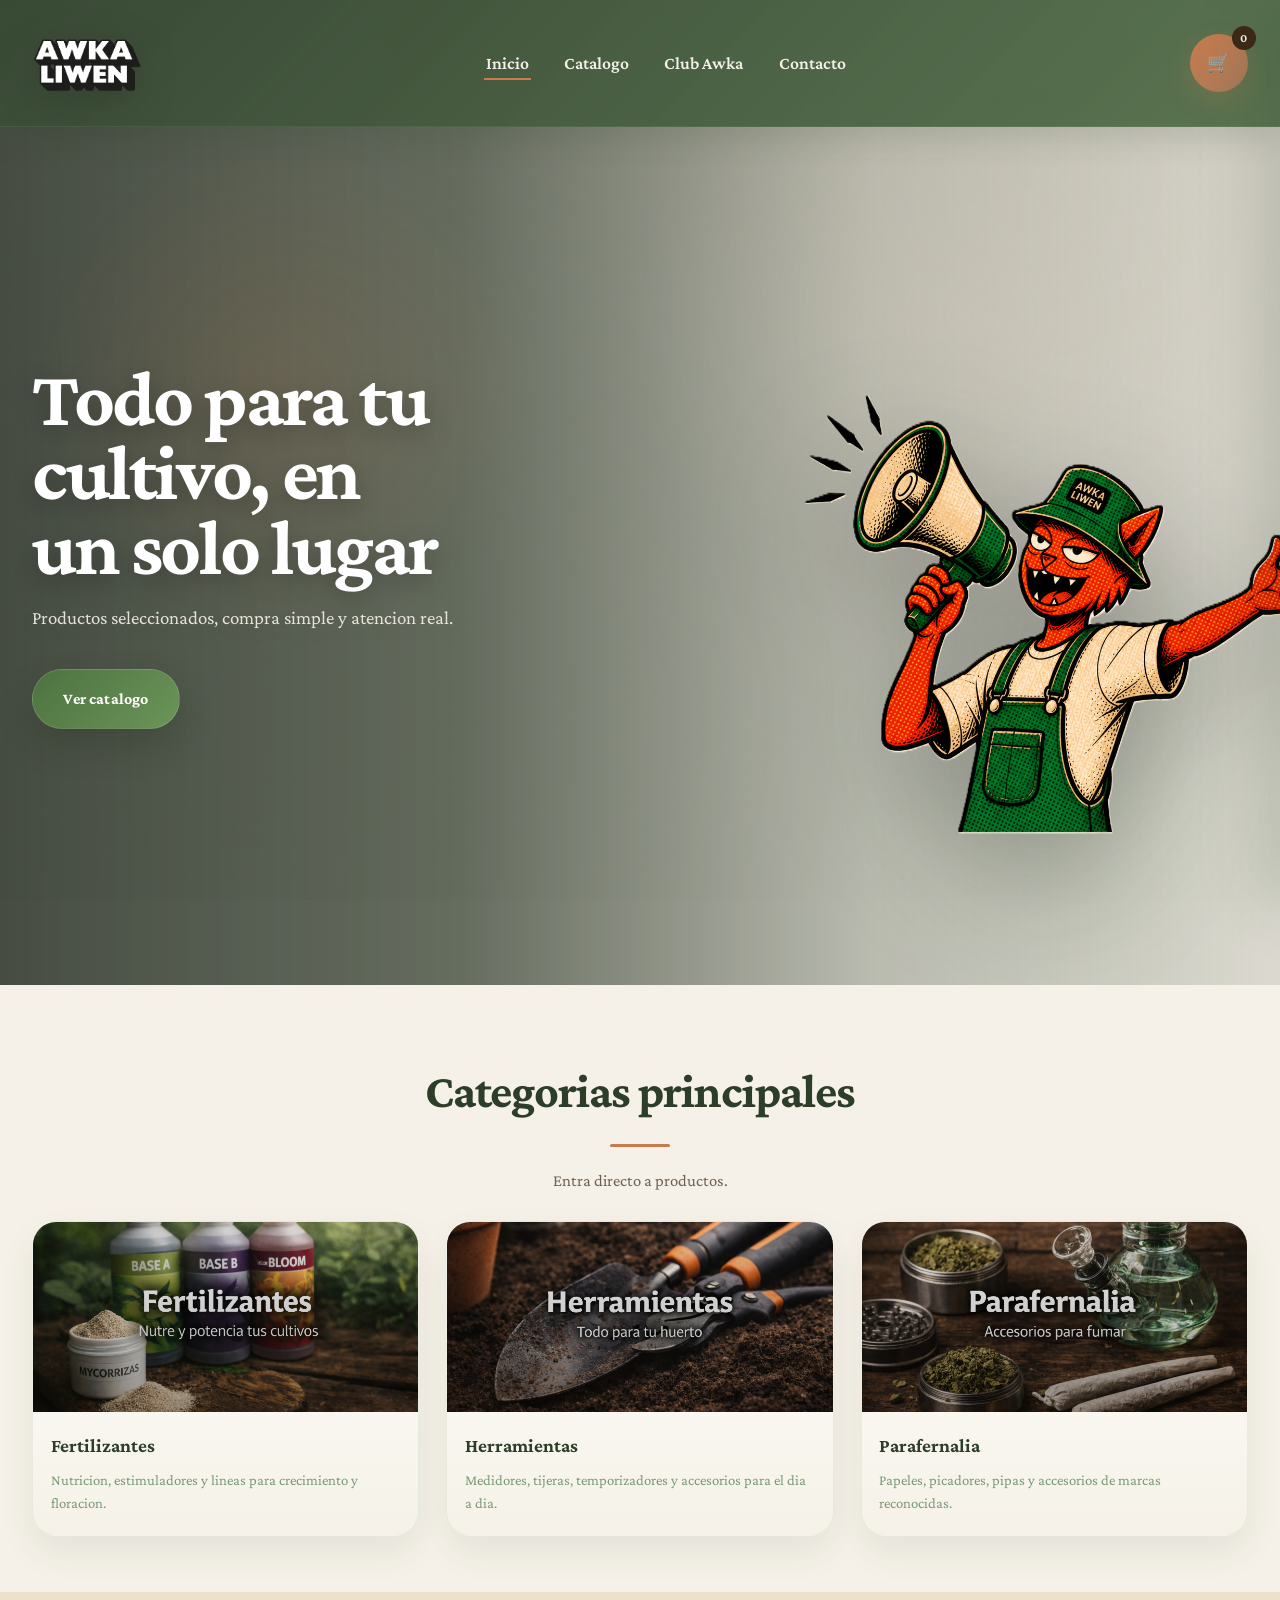
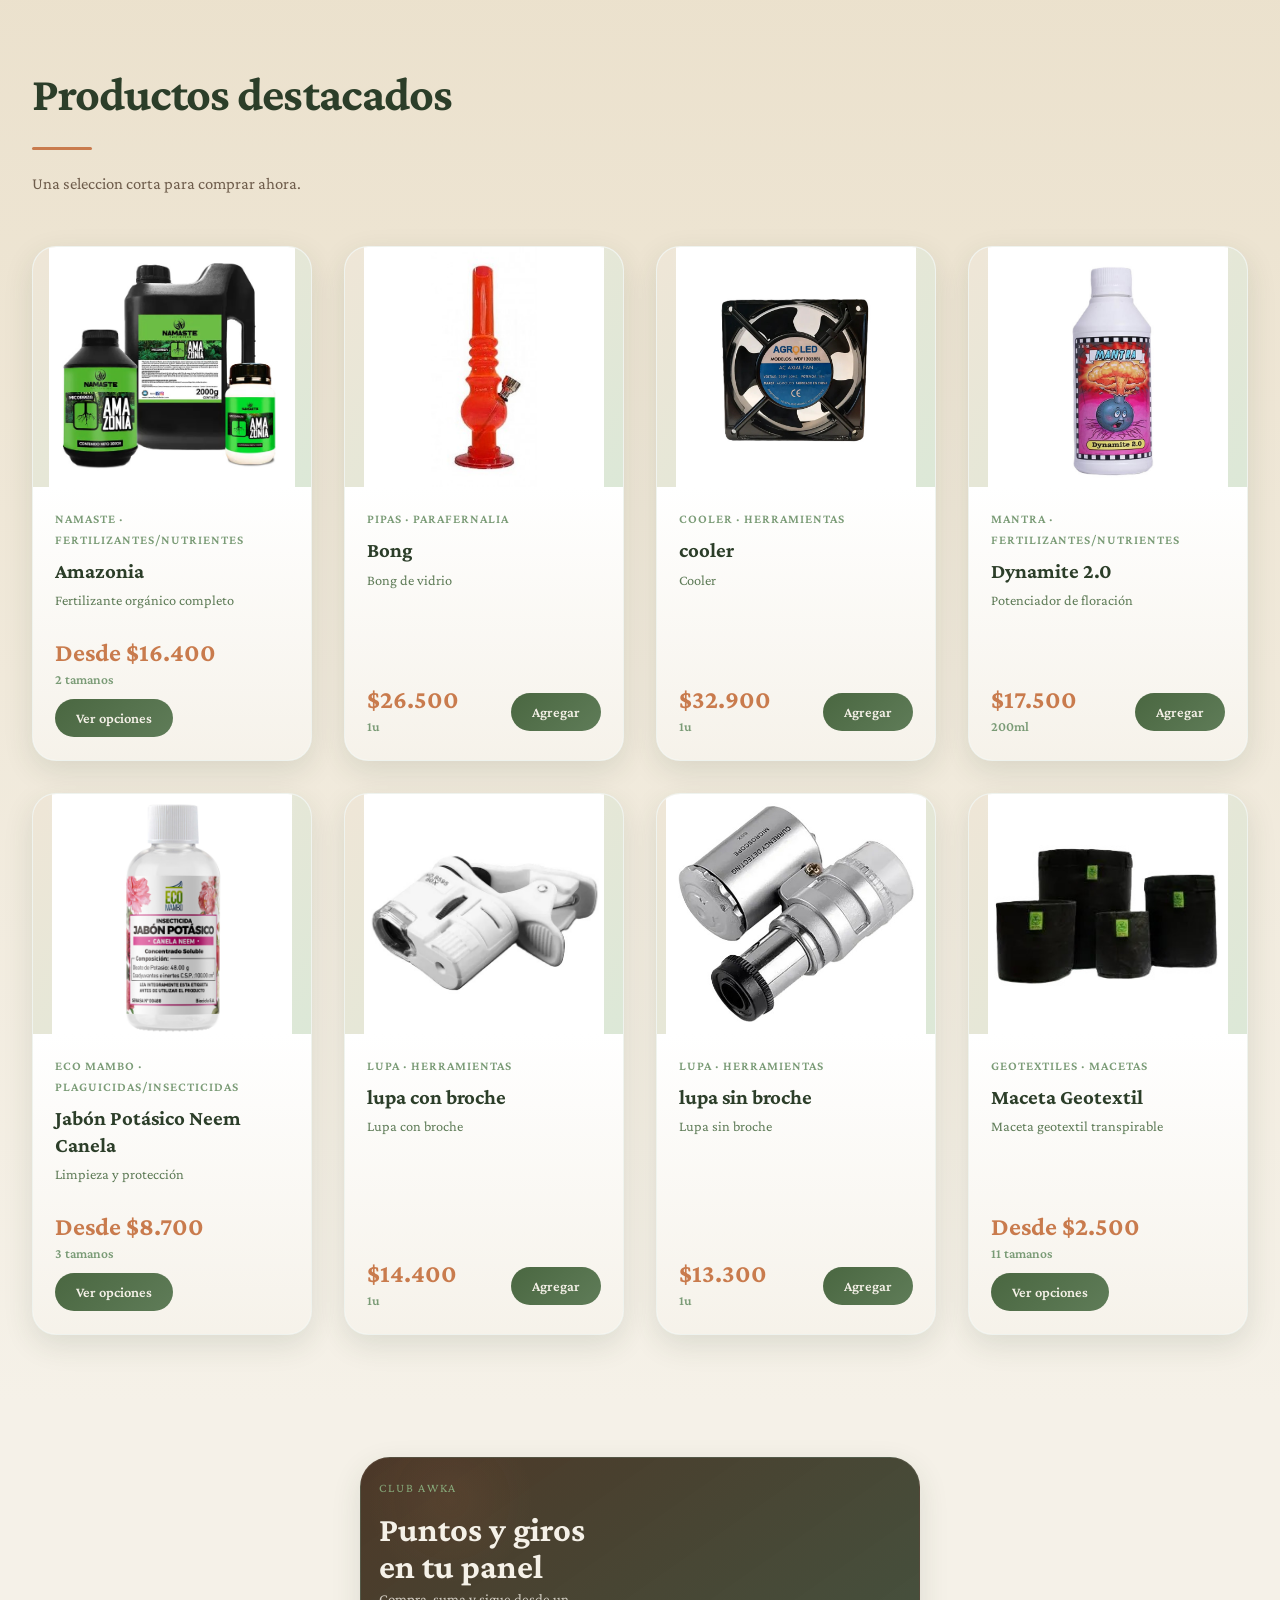
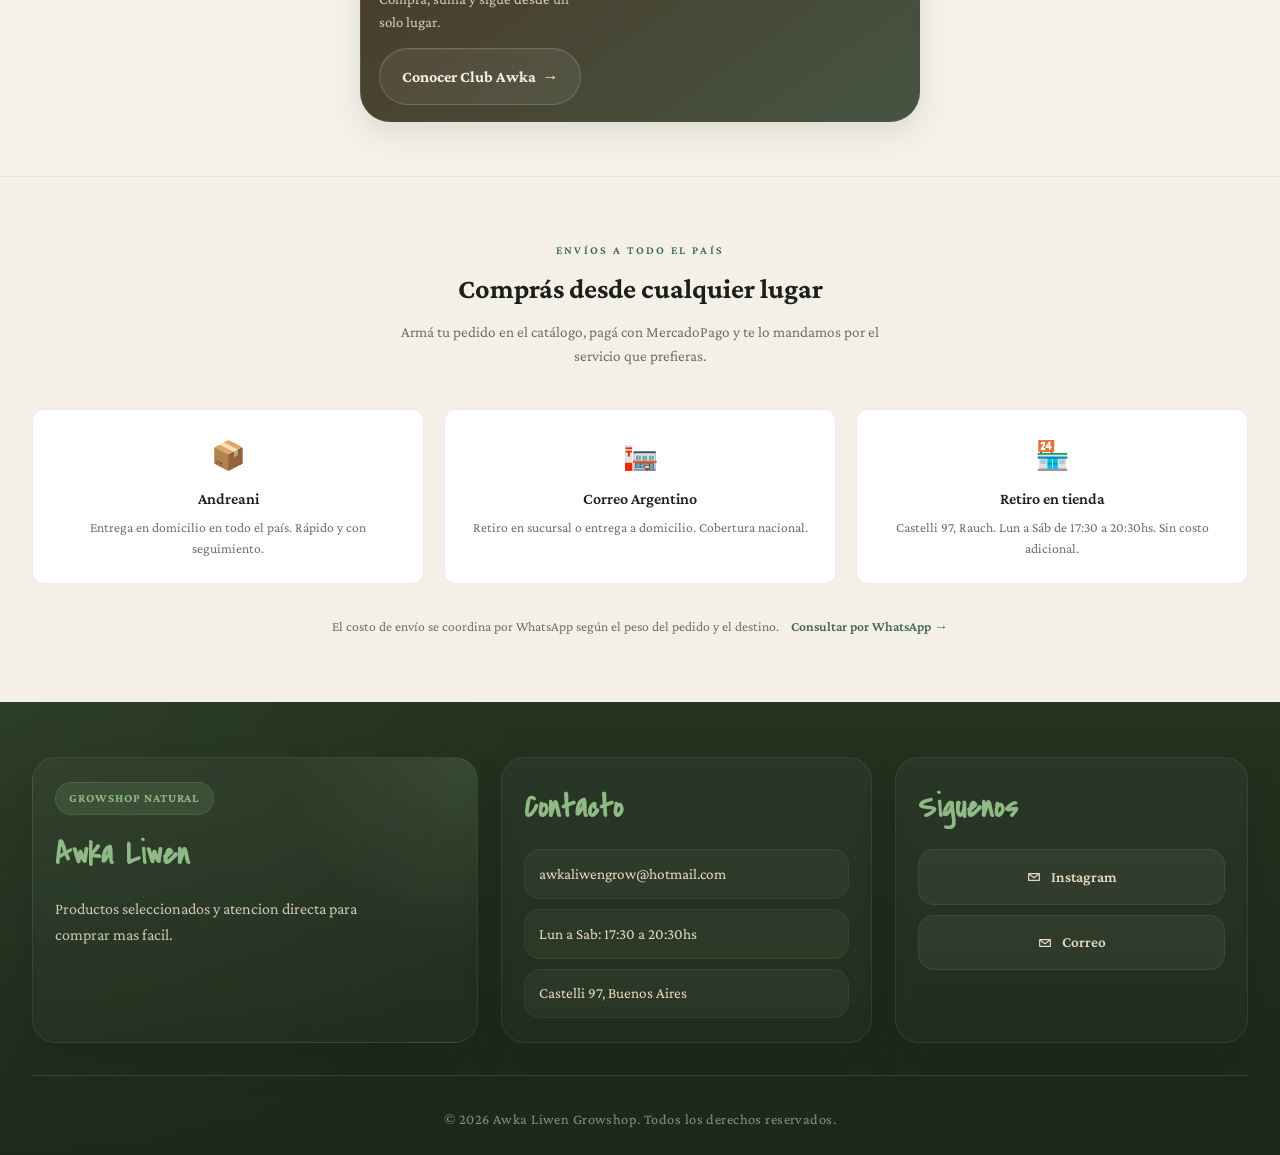
==== commit e02e1b6f: "fix: restaurar renderProductCard en index y precios es-AR" ====
--- a/index.html
+++ b/index.html
@@ -236,25 +236,16 @@
             btn.classList.toggle('open');
         }
 
-        document.addEventListener('DOMContentLoaded', () => {
-            const featuredGrid = document.getElementById('featuredProducts');
-            if (!featuredGrid) return;
-
-            const featured = products.filter((p) => p.featured).slice(0, 8);
-            const list = featured.length > 0
-                ? featured
-                : products.sort(() => 0.5 - Math.random()).slice(0, 8);
-
-            featuredGrid.innerHTML = list.map(renderProductCard).join('');
-        });
-
-        if (product.sizes.length === 1) {
-    priceDisplay = `<div class="product-price">$${product.sizes[0].price.toLocaleString('es-AR')}</div>
-                    <div class="product-size">${product.sizes[0].size}</div>`;
-} else {
-    priceDisplay = `<div class="product-price">Desde $${Math.min(...product.sizes.map((s) => s.price)).toLocaleString('es-AR')}</div>
-                    <div class="product-size">${product.sizes.length} tamanos</div>`;
-}
+        function renderProductCard(product) {
+            let priceDisplay = '';
+
+            if (product.sizes.length === 1) {
+                priceDisplay = `<div class="product-price">$${product.sizes[0].price.toLocaleString('es-AR')}</div>
+                                <div class="product-size">${product.sizes[0].size}</div>`;
+            } else {
+                priceDisplay = `<div class="product-price">Desde $${Math.min(...product.sizes.map((s) => s.price)).toLocaleString('es-AR')}</div>
+                                <div class="product-size">${product.sizes.length} tamanos</div>`;
+            }
 
             const offerBadge = product.offer
                 ? `<div class="offer-badge">${product.offerText || 'OFERTA'}</div>`
@@ -283,6 +274,18 @@
                 </div>
             </div>`;
         }
+
+        document.addEventListener('DOMContentLoaded', () => {
+            const featuredGrid = document.getElementById('featuredProducts');
+            if (!featuredGrid) return;
+
+            const featured = products.filter((p) => p.featured).slice(0, 8);
+            const list = featured.length > 0
+                ? featured
+                : [...products].sort(() => 0.5 - Math.random()).slice(0, 8);
+
+            featuredGrid.innerHTML = list.map(renderProductCard).join('');
+        });
     </script>
 </body>
-</html>
+</html>
